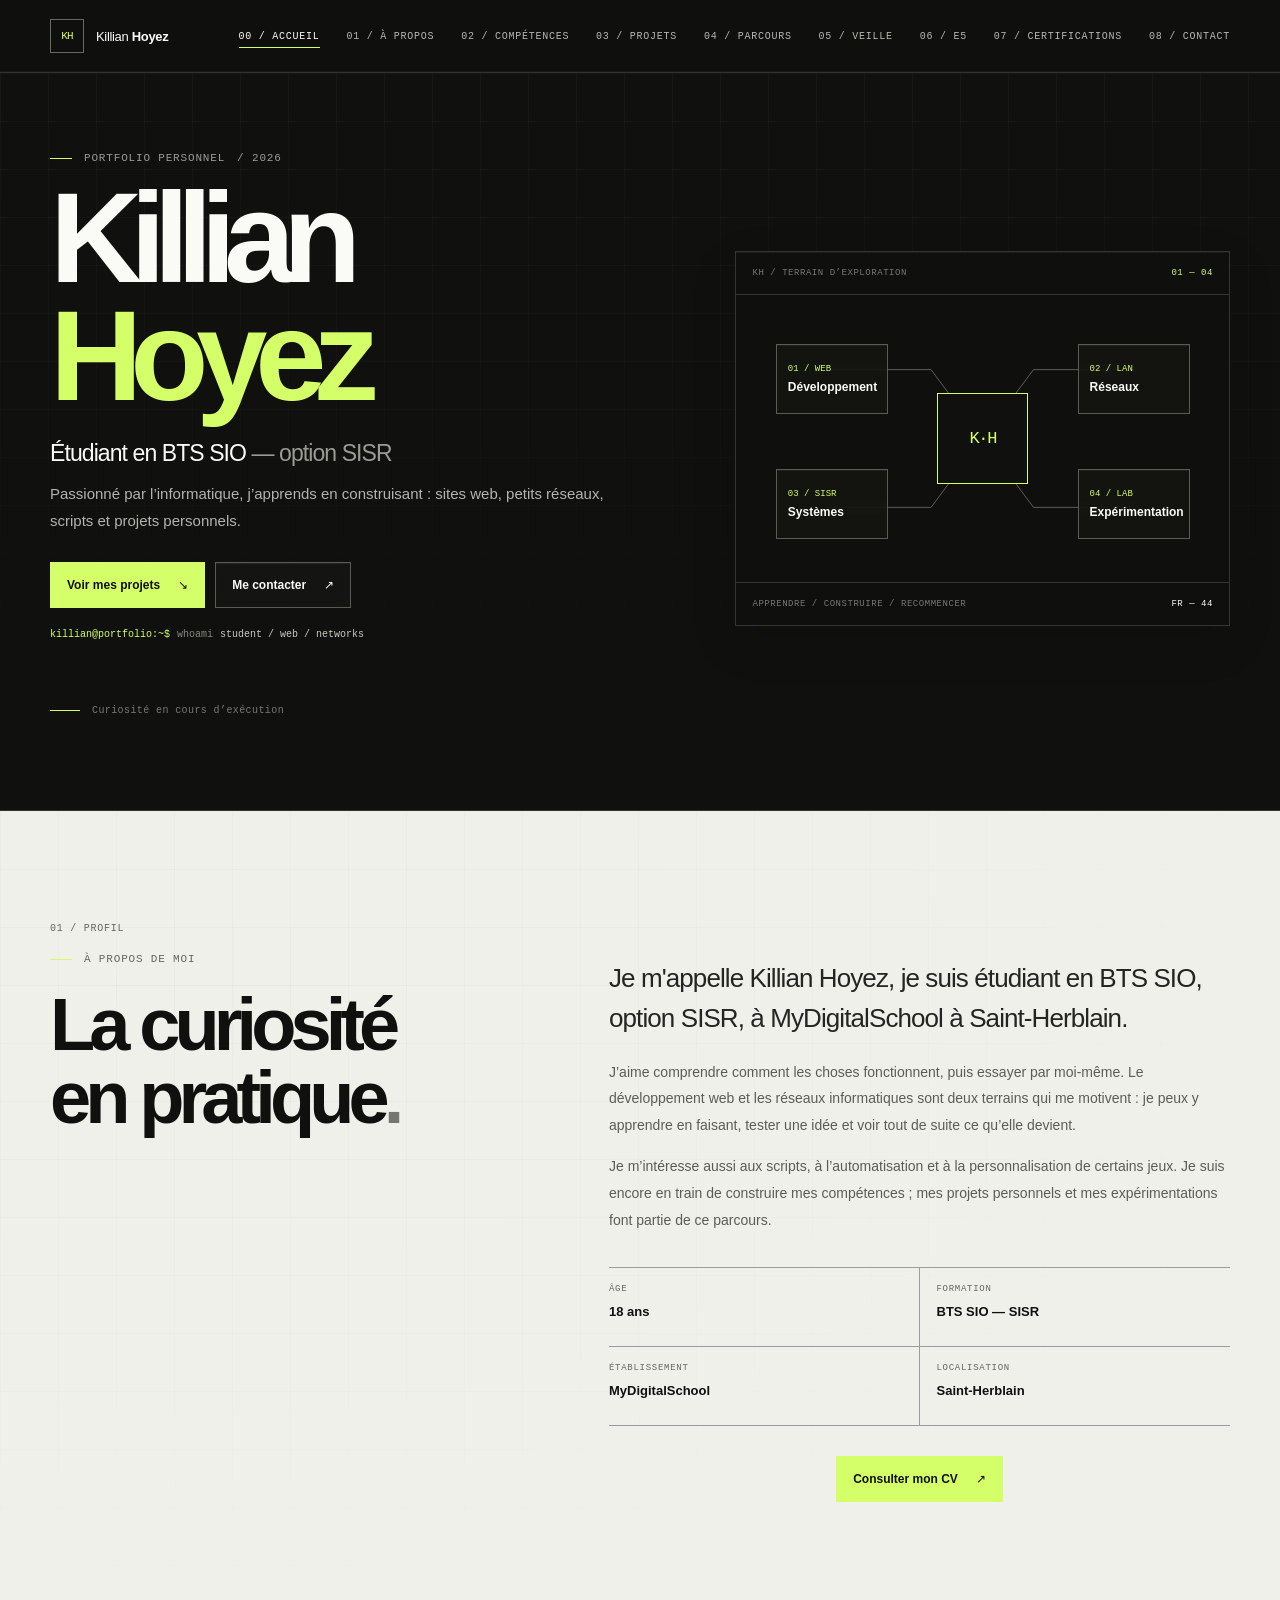
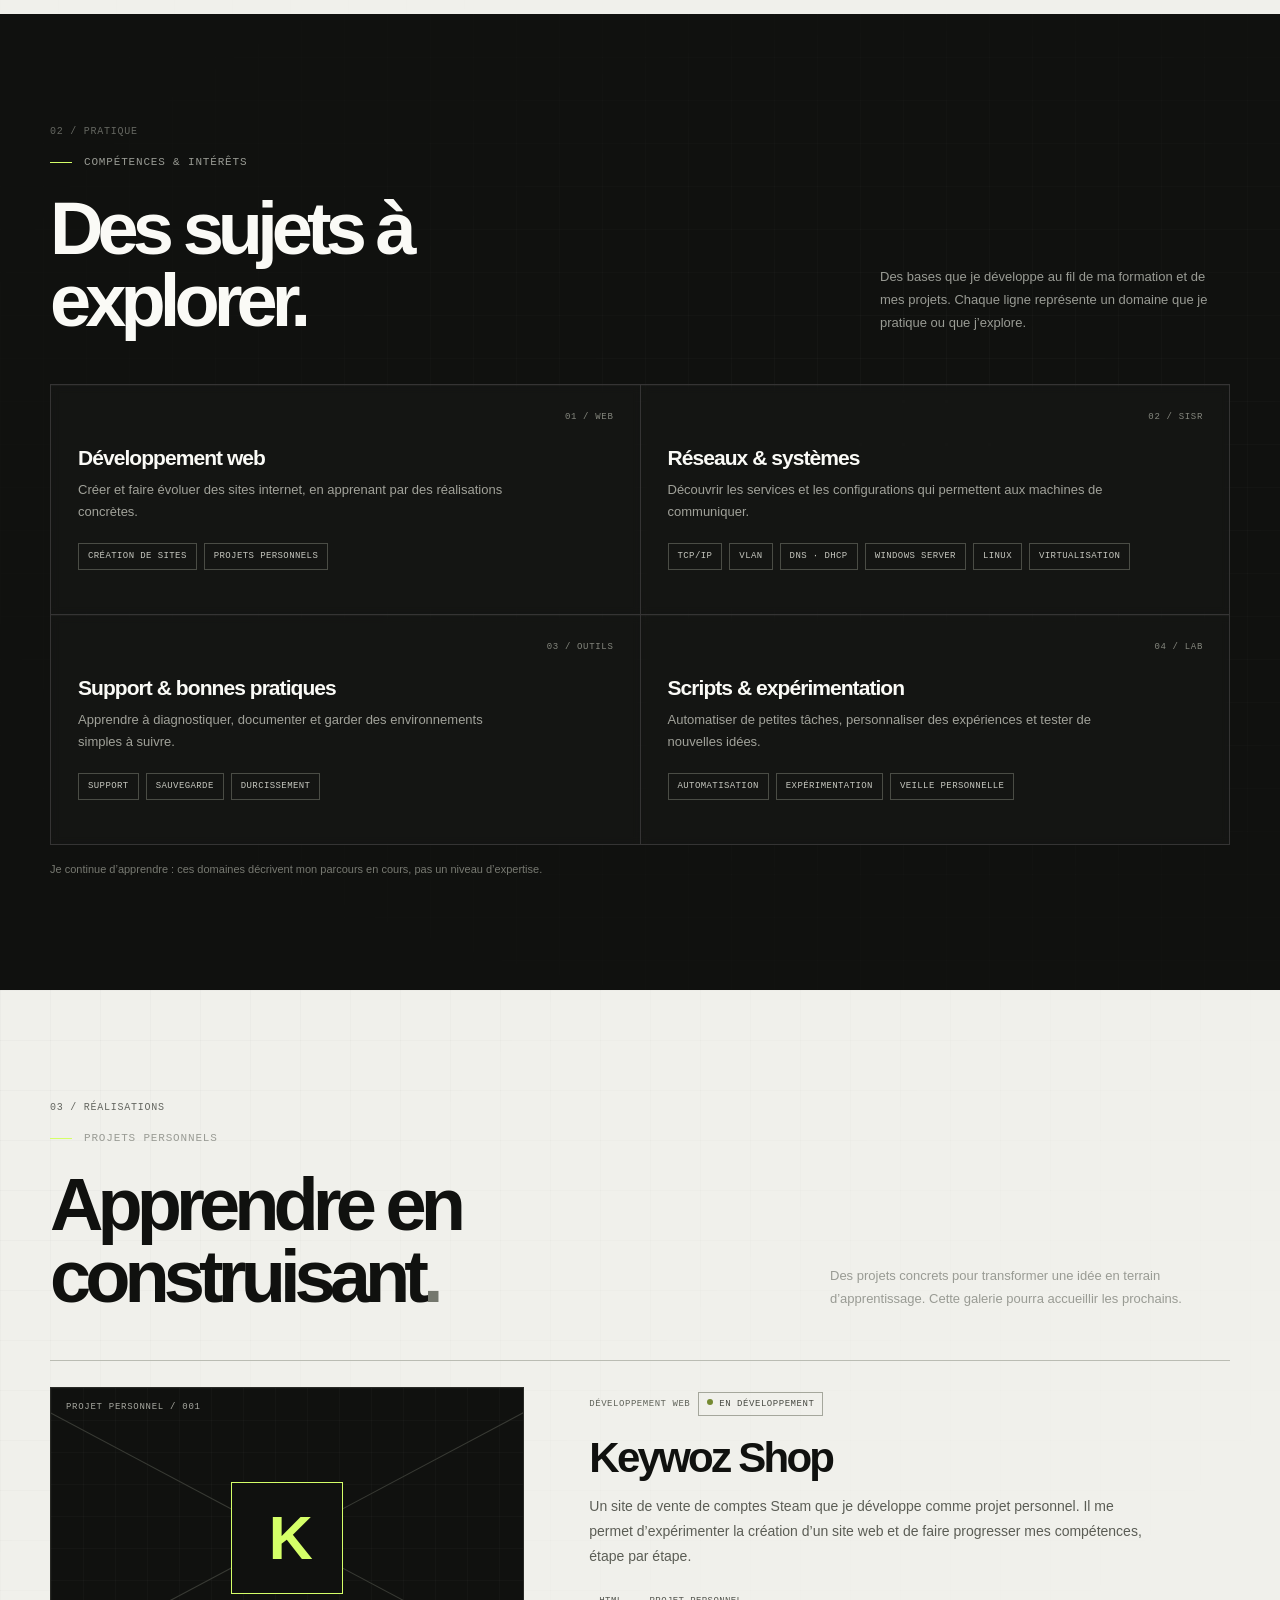
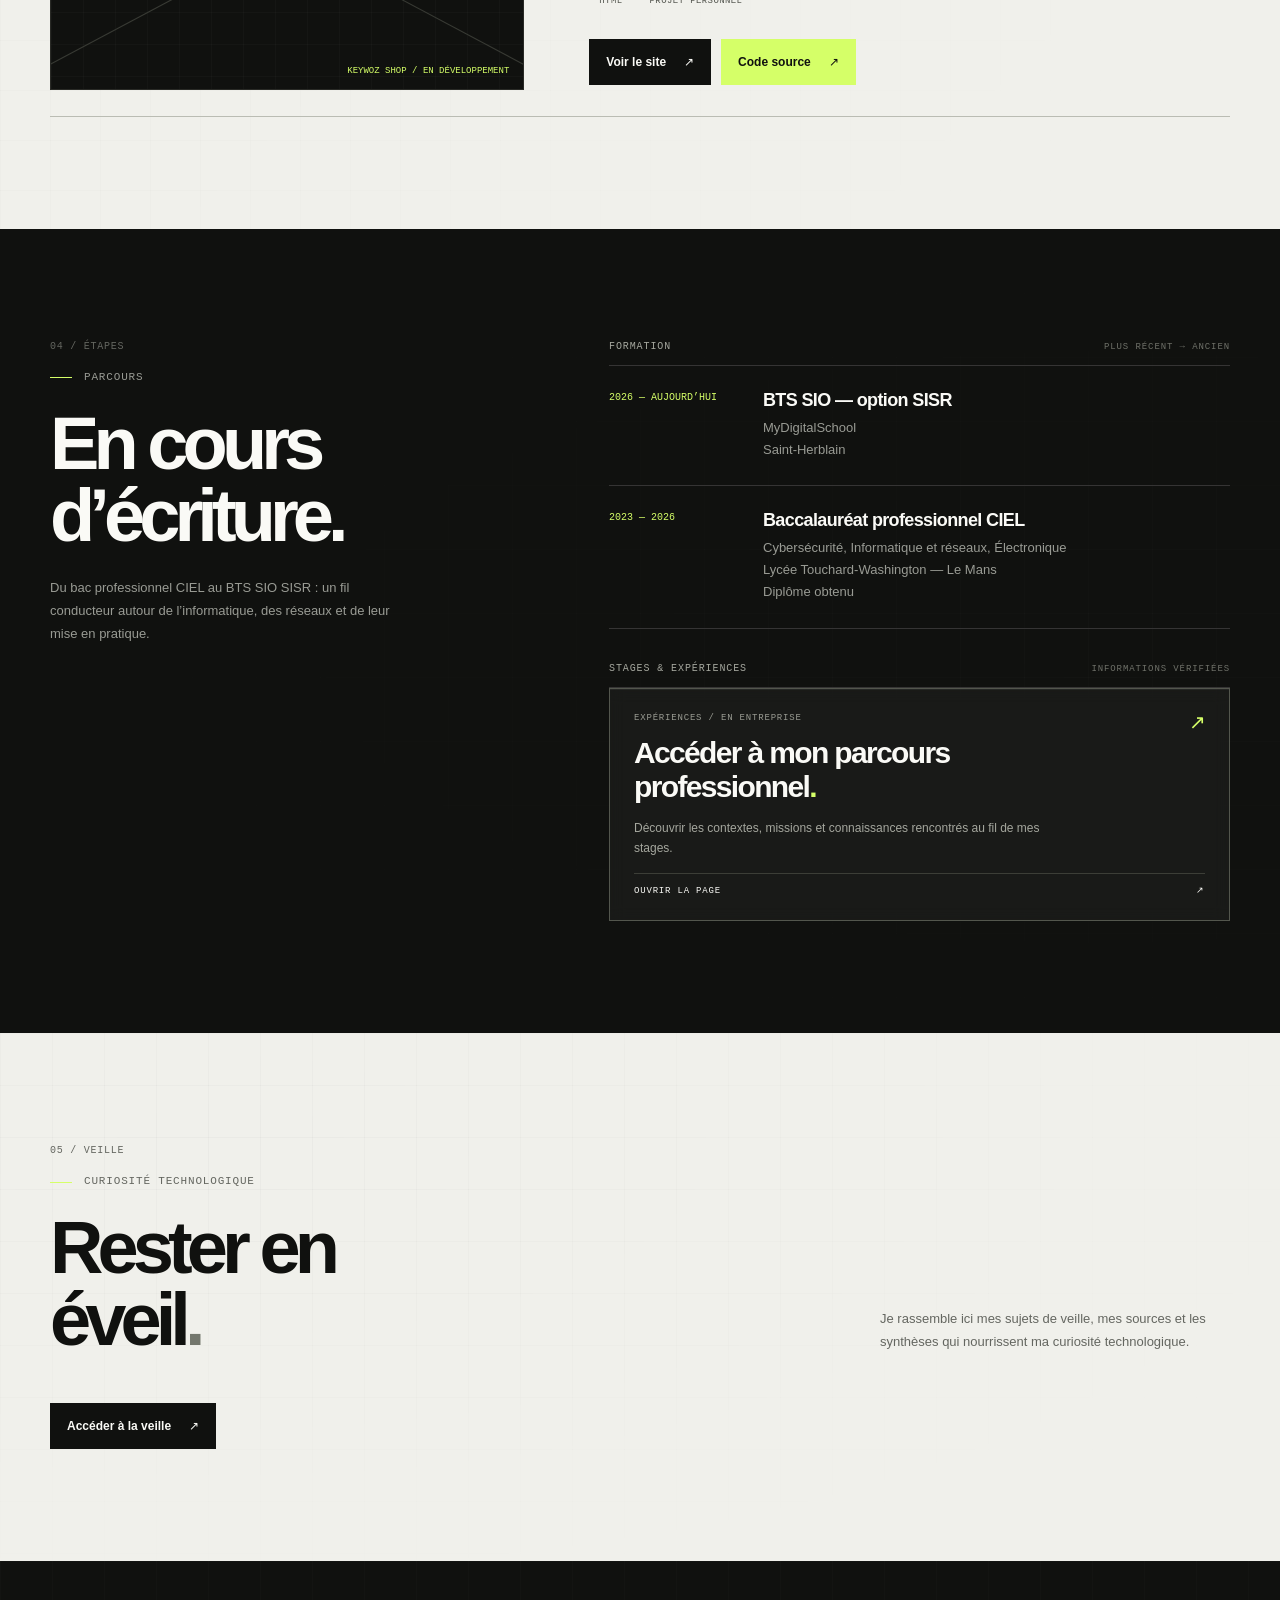
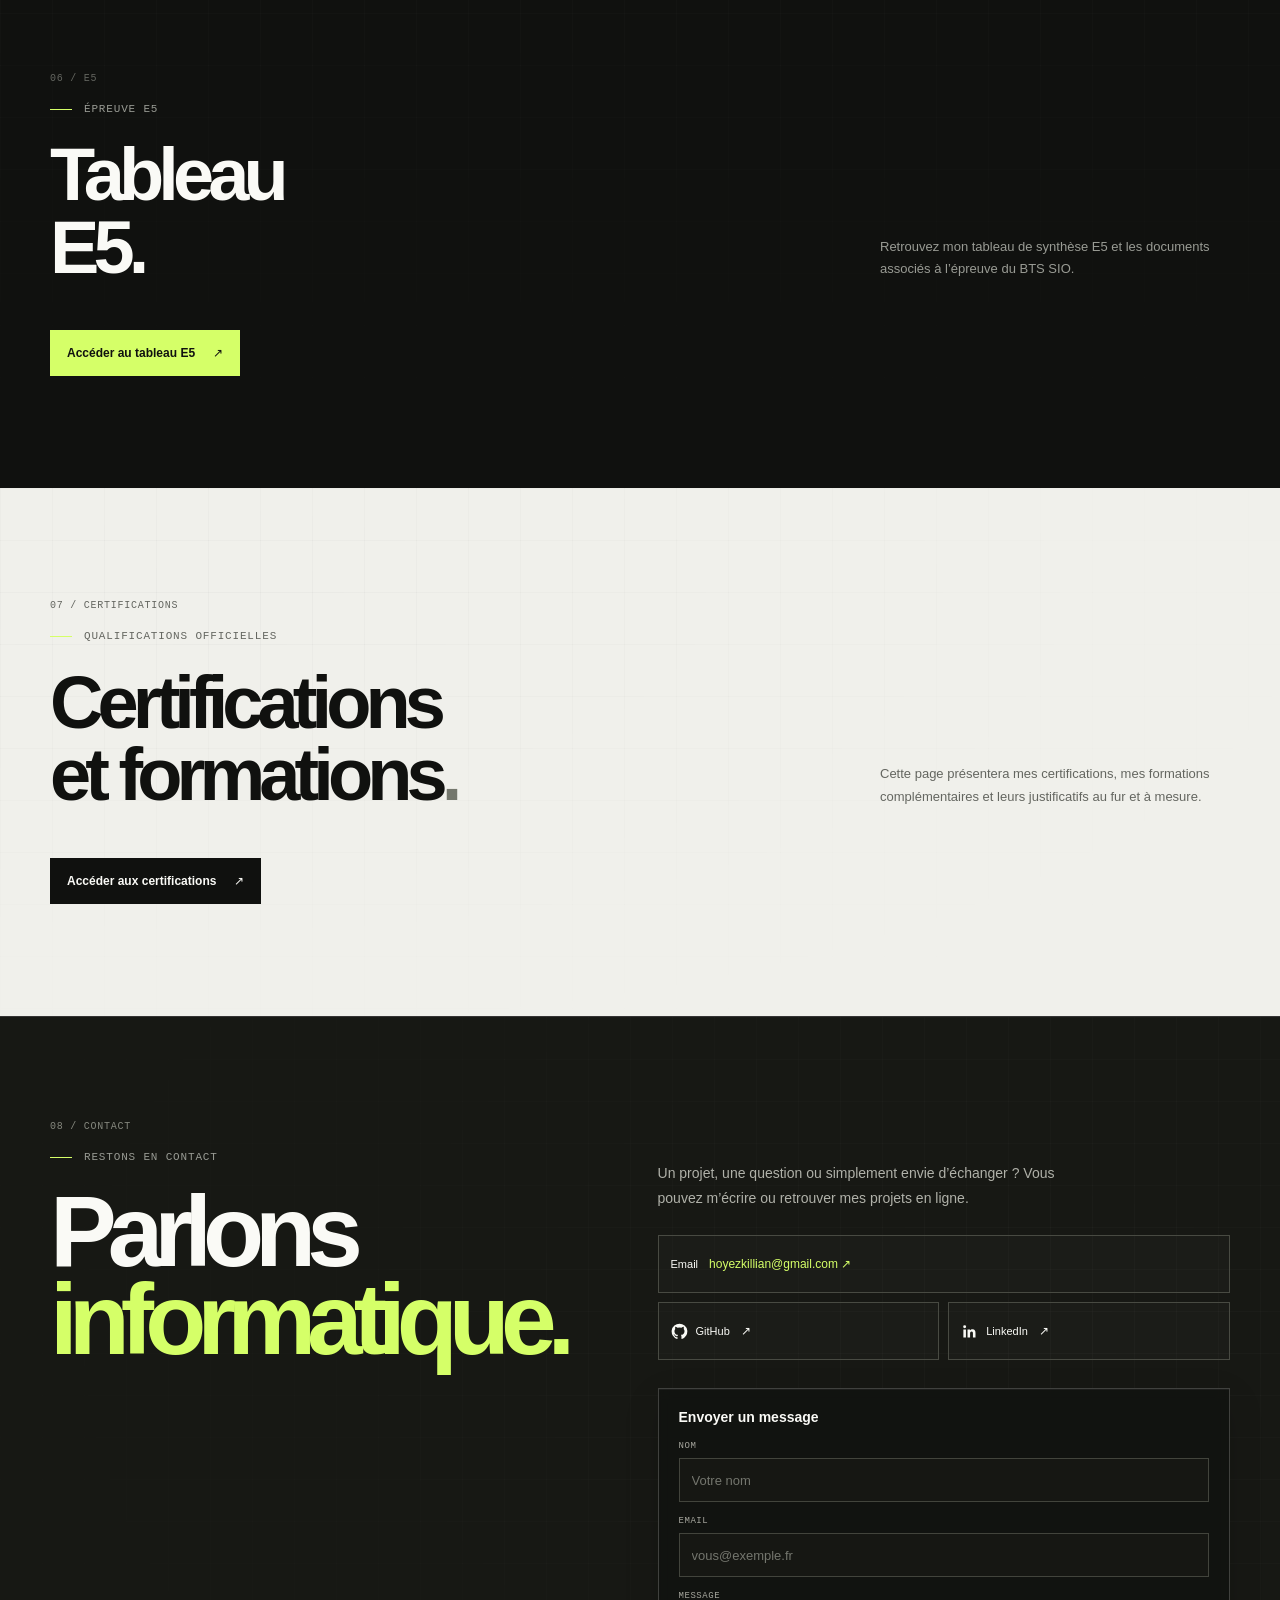
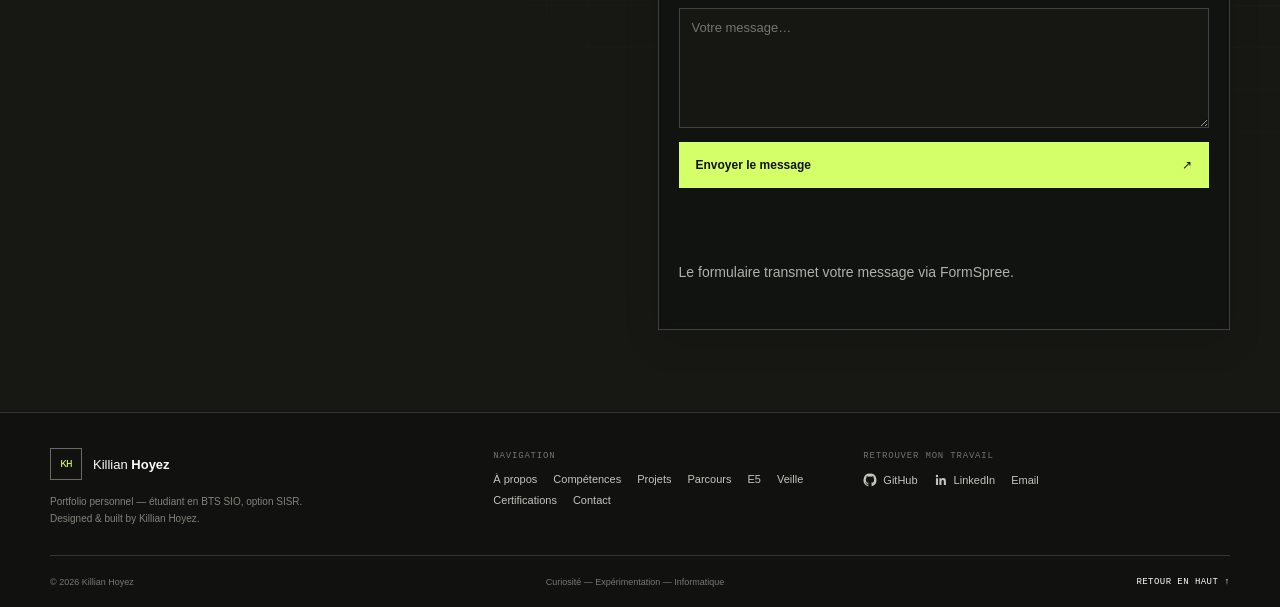
==== index.html @ 177f92be "refonte de plusieur chose et de probleme tech" ====
<!doctype html>
<html lang="fr">
  <head>
    <meta charset="utf-8">
    <meta name="viewport" content="width=device-width, initial-scale=1">
    <meta name="theme-color" content="#10110f">
    <meta name="description" content="Portfolio de Killian Hoyez, étudiant en BTS SIO option SISR à MyDigitalSchool Saint-Herblain. Développement web, réseaux et projets personnels.">
    <meta property="og:title" content="Killian Hoyez — Portfolio">
    <meta property="og:description" content="Étudiant en BTS SIO SISR. J'apprends en construisant des projets concrets.">
    <meta property="og:type" content="website">
    <meta property="og:locale" content="fr_FR">
    <link rel="icon" type="image/svg+xml" href="https://imgs.search.brave.com/HBXkOZFEcLMCjWeNFne8ZSruWmKytpFtZ07hPt8DIpE/rs:fit:860:0:0:0/g:ce/aHR0cHM6Ly9pLnBp/bmltZy5jb20vb3Jp/Z2luYWxzLzU1Lzgy/LzFhLzU1ODIxYTYy/YWY2NDJhYzE4MDdh/ODk4ODQ1OWQ3YzFl/LmpwZw">
    <title>Killian Hoyez — Portfolio</title>
    <link rel="stylesheet" href="index.css">
  </head>
  <body>
    <div class="intro-screen" id="intro-screen" aria-hidden="true">
      <div class="intro-content"><span class="intro-mark">KH</span><span class="intro-name">KILLIAN HOYEZ</span></div>
    </div>
    <div class="custom-cursor" id="custom-cursor" aria-hidden="true"></div>
    <a class="skip-link" href="#contenu">Aller au contenu</a>
    <header class="site-header">
      <div class="wrap header-inner">
        <a class="brand" href="#accueil" aria-label="Killian Hoyez, accueil">
          <span class="brand-mark" aria-hidden="true">KH</span>
          <span>Killian <strong>Hoyez</strong></span>
        </a>
        <button class="nav-toggle menu-toggle" type="button" aria-expanded="false" aria-controls="navigation" aria-label="Ouvrir le menu">
          <span class="sr-only">Ouvrir le menu</span><span></span><span></span>
        </button>
        <nav class="navigation" id="navigation" aria-label="Navigation principale">
          <a class="nav-link" href="#accueil">00 / Accueil</a>
          <a class="nav-link" href="#apropos">01 / À propos</a>
          <a class="nav-link" href="#competences">02 / Compétences</a>
          <a class="nav-link" href="#projets">03 / Projets</a>
          <a class="nav-link" href="#parcours">04 / Parcours</a>
          <a class="nav-link" href="#veille">05 / Veille</a>
          <a class="nav-link" href="#e5">06 / E5</a>
          <a class="nav-link" href="#certifications">07 / Certifications</a>
          <a class="nav-link" href="#contact">08 / Contact</a>
        </nav>
      </div>
    </header>

    <main id="contenu">
      <section class="hero tile-section tile-hero" id="accueil" aria-labelledby="hero-title" data-tile-field>
        <div class="wrap hero-inner">
          <div class="hero-copy" data-reveal="slide">
            <p class="eyebrow">Portfolio personnel <span class="mono">/ 2026</span></p>
            <h1 id="hero-title">Killian<span>Hoyez</span></h1>
            <p class="hero-role">Étudiant en BTS SIO <span>— option SISR</span></p>
            <p class="hero-lede">Passionné par l’informatique, j’apprends en construisant : sites web, petits réseaux, scripts et projets personnels.</p>
            <div class="hero-actions">
              <a class="button button-primary" href="#projets">Voir mes projets <span aria-hidden="true">↘</span></a>
              <a class="button button-quiet" href="#contact">Me contacter <span aria-hidden="true">↗</span></a>
            </div>
            <p class="terminal-note"><strong>killian@portfolio:~$</strong><span>whoami</span><span>student / web / networks</span></p>
            <p class="hero-foot">Curiosité en cours d’exécution</p>
          </div>
          <div class="hero-graphic" data-reveal="scale" role="img" aria-label="Schéma graphique reliant développement, réseaux, systèmes et expérimentation">
            <div class="graphic-top"><span>KH / TERRAIN D’EXPLORATION</span><b>01 — 04</b></div>
            <div class="graphic-core" aria-hidden="true">
              <svg viewBox="0 0 500 300" preserveAspectRatio="none">
                <path d="M94 78H198L250 150L302 78H406M94 222H198L250 150L302 222H406" />
              </svg>
              <div class="graphic-node node-a"><small>01 / WEB</small><strong>Développement</strong></div>
              <div class="graphic-node node-b"><small>02 / LAN</small><strong>Réseaux</strong></div>
              <div class="graphic-node node-c"><small>03 / SISR</small><strong>Systèmes</strong></div>
              <div class="graphic-node node-d"><small>04 / LAB</small><strong>Expérimentation</strong></div>
              <div class="graphic-center">K·H</div>
            </div>
            <div class="graphic-bottom"><span>APPRENDRE / CONSTRUIRE / RECOMMENCER</span><span>FR — 44</span></div>
          </div>
        </div>
      </section>

      <section class="section section-light tile-section tile-about" id="apropos" aria-labelledby="about-title" data-tile-field>
        <div class="wrap about-grid">
          <div data-reveal>
            <span class="section-number">01 / PROFIL</span>
            <p class="eyebrow">À propos de moi</p>
            <h2 id="about-title">La curiosité<br>en pratique<span>.</span></h2>
          </div>
          <div class="about-copy" data-reveal>
            <p class="about-lede">Je m'appelle Killian Hoyez, je suis étudiant en BTS SIO, option SISR, à MyDigitalSchool à Saint-Herblain.</p>
            <p>J’aime comprendre comment les choses fonctionnent, puis essayer par moi-même. Le développement web et les réseaux informatiques sont deux terrains qui me motivent : je peux y apprendre en faisant, tester une idée et voir tout de suite ce qu’elle devient.</p>
            <p>Je m’intéresse aussi aux scripts, à l’automatisation et à la personnalisation de certains jeux. Je suis encore en train de construire mes compétences ; mes projets personnels et mes expérimentations font partie de ce parcours.</p>
            <div class="about-facts">
              <div class="fact"><span>Âge</span><strong>18 ans</strong></div>
              <div class="fact"><span>Formation</span><strong>BTS SIO — SISR</strong></div>
              <div class="fact"><span>Établissement</span><strong>MyDigitalSchool</strong></div>
              <div class="fact"><span>Localisation</span><strong>Saint-Herblain</strong></div>
            </div>
            <div class="about-cv">
              <a class="button button-primary" href="assets/CV.pdf" target="_blank" rel="noopener noreferrer">Consulter mon CV <span aria-hidden="true">&#8599;</span></a>
            </div>
          </div>
        </div>
      </section>

      <section class="section section-dark tile-section tile-skills" id="competences" aria-labelledby="skills-title" data-tile-field>
        <div class="wrap">
          <div class="section-heading" data-reveal="slide">
            <div><span class="section-number">02 / PRATIQUE</span><p class="eyebrow">Compétences & intérêts</p><h2 id="skills-title">Des sujets à<br>explorer<span>.</span></h2></div>
            <p class="section-note">Des bases que je développe au fil de ma formation et de mes projets. Chaque ligne représente un domaine que je pratique ou que j’explore.</p>
          </div>
          <div class="skills-grid">
            <article class="skill-card" data-reveal>
              <span class="card-index">01 / WEB</span><h3>Développement web</h3>
              <p>Créer et faire évoluer des sites internet, en apprenant par des réalisations concrètes.</p>
              <div class="tag-list"><span class="tag">Création de sites</span><span class="tag">Projets personnels</span></div>
            </article>
            <article class="skill-card" data-reveal>
              <span class="card-index">02 / SISR</span><h3>Réseaux & systèmes</h3>
              <p>Découvrir les services et les configurations qui permettent aux machines de communiquer.</p>
              <div class="tag-list"><span class="tag">TCP/IP</span><span class="tag">VLAN</span><span class="tag">DNS · DHCP</span><span class="tag">Windows Server</span><span class="tag">Linux</span><span class="tag">Virtualisation</span></div>
            </article>
            <article class="skill-card" data-reveal>
              <span class="card-index">03 / OUTILS</span><h3>Support & bonnes pratiques</h3>
              <p>Apprendre à diagnostiquer, documenter et garder des environnements simples à suivre.</p>
              <div class="tag-list"><span class="tag">Support</span><span class="tag">Sauvegarde</span><span class="tag">Durcissement</span></div>
            </article>
            <article class="skill-card" data-reveal>
              <span class="card-index">04 / LAB</span><h3>Scripts & expérimentation</h3>
              <p>Automatiser de petites tâches, personnaliser des expériences et tester de nouvelles idées.</p>
              <div class="tag-list"><span class="tag">Automatisation</span><span class="tag">Expérimentation</span><span class="tag">Veille personnelle</span></div>
            </article>
          </div>
          <p class="skills-caption">Je continue d’apprendre : ces domaines décrivent mon parcours en cours, pas un niveau d’expertise.</p>
        </div>
      </section>

      <section class="section projects-section tile-section tile-projects" id="projets" aria-labelledby="projects-title" data-tile-field>
        <div class="wrap">
          <div class="section-heading" data-reveal="slide">
            <div><span class="section-number">03 / RÉALISATIONS</span><p class="eyebrow">Projets personnels</p><h2 id="projects-title">Apprendre en<br>construisant<span>.</span></h2></div>
            <p class="section-note">Des projets concrets pour transformer une idée en terrain d’apprentissage. Cette galerie pourra accueillir les prochains.</p>
          </div>
          <div class="project-list" id="project-grid">
            <!-- Contenu de secours ; la liste projects du script reste la source des cartes interactives. -->
            <article class="project-card" data-reveal>
              <a class="project-visual" href="https://keywoz-sys.github.io/keywoz-shop/" target="_blank" rel="noopener noreferrer" aria-label="Ouvrir le site Keywoz Shop">
                <span class="visual-label" aria-hidden="true">PROJET PERSONNEL / 001</span>
                <span class="project-monogram" aria-hidden="true">K</span>
                <span class="visual-corner" aria-hidden="true">KEYWOZ SHOP / EN COURS</span>
              </a>
              <div class="project-copy">
                <div class="project-meta"><span>D&eacute;veloppement web</span><span class="project-status">En d&eacute;veloppement</span></div>
                <h3>Keywoz Shop</h3>
                <p>Un site de vente de comptes Steam que je d&eacute;veloppe comme projet personnel. Il me permet d&rsquo;exp&eacute;rimenter la cr&eacute;ation d&rsquo;un site web et de faire progresser mes comp&eacute;tences, &eacute;tape par &eacute;tape.</p>
                <div class="project-tags"><span class="tag">HTML</span><span class="tag">Projet personnel</span></div>
                <div class="project-links">
                  <a class="button button-quiet" href="https://keywoz-sys.github.io/keywoz-shop/" target="_blank" rel="noopener noreferrer">Voir le site <span aria-hidden="true">&#8599;</span></a>
                  <a class="button button-primary" href="https://github.com/keywoz-sys/keywoz-shop" target="_blank" rel="noopener noreferrer">Code source <span aria-hidden="true">&#8599;</span></a>
                </div>
              </div>
            </article>
          </div>
        </div>
      </section>

      <section class="section section-dark tile-section tile-journey" id="parcours" aria-labelledby="journey-title" data-tile-field>
          <div class="wrap journey-grid">
          <div data-reveal>
            <span class="section-number">04 / ÉTAPES</span><p class="eyebrow">Parcours</p><h2 id="journey-title">En cours<br>d’écriture<span>.</span></h2>
            <p class="journey-intro">Du bac professionnel CIEL au BTS SIO SISR : un fil conducteur autour de l’informatique, des réseaux et de leur mise en pratique.</p>
          </div>
          <div class="timeline-stack">
            <div>
              <h3 class="timeline-group-title"><span>Formation</span><span>Plus récent → ancien</span></h3>
              <div class="timeline" id="education-list">
                <article class="timeline-item" data-reveal><span class="timeline-date">2026 — Aujourd’hui</span><div><h3>BTS SIO — option SISR</h3><p>MyDigitalSchool<br>Saint-Herblain</p></div></article>
                <article class="timeline-item" data-reveal><span class="timeline-date">2023/2024 — 2026</span><div><h3>Baccalauréat professionnel CIEL</h3><p>Cybersécurité, Informatique et réseaux, Électronique<br>Lycée Touchard-Washington — Le Mans<br>Diplôme obtenu en 2026</p></div></article>
              </div>
            </div>
            <div>
              <h3 class="timeline-group-title"><span>Stages & expériences</span><span>Informations vérifiées</span></h3>
              <div class="timeline" id="experience-list">
                <a class="experience-access" href="parcours-professionnel/parcours-professionnel.html" data-cursor="VIEW" aria-label="Accéder à la page de mon parcours professionnel">
                  <span class="access-kicker">EXPÉRIENCES / EN ENTREPRISE</span>
                  <span class="access-arrow" aria-hidden="true">&#8599;</span>
                  <strong>Accéder à mon parcours professionnel<span aria-hidden="true">.</span></strong>
                  <span class="access-copy">Découvrir les contextes, missions et connaissances rencontrés au fil de mes stages.</span>
                  <span class="access-footer">OUVRIR LA PAGE <span aria-hidden="true">&#8599;</span></span>
                </a>
              </div>
            </div>
          </div>
        </div>
      </section>

      <section class="section section-light tile-section resource-section" id="veille" aria-labelledby="veille-title" data-tile-field>
        <div class="wrap">
          <div class="section-heading" data-reveal="slide">
            <div><span class="section-number">05 / VEILLE</span><p class="eyebrow">Curiosité technologique</p><h2 id="veille-title">Rester en<br>éveil<span>.</span></h2></div>
            <p class="section-note">Je rassemble ici mes sujets de veille, mes sources et les synthèses qui nourrissent ma curiosité technologique.</p>
          </div>
          <div data-reveal><a class="button button-quiet" href="veille/veille.html">Accéder à la veille <span aria-hidden="true">&#8599;</span></a></div>
        </div>
      </section>

      <section class="section section-dark tile-section resource-section" id="e5" aria-labelledby="e5-title" data-tile-field>
        <div class="wrap">
          <div class="section-heading" data-reveal="slide">
            <div><span class="section-number">06 / E5</span><p class="eyebrow">Épreuve E5</p><h2 id="e5-title">Tableau<br>E5<span>.</span></h2></div>
            <p class="section-note">Retrouvez mon tableau de synthèse E5 et les documents associés à l’épreuve du BTS SIO.</p>
          </div>
          <div data-reveal><a class="button button-primary" href="e5/e5.html">Accéder au tableau E5 <span aria-hidden="true">&#8599;</span></a></div>
        </div>
      </section>

      <section class="section section-light tile-section resource-section" id="certifications" aria-labelledby="certifications-title" data-tile-field>
        <div class="wrap">
          <div class="section-heading" data-reveal="slide">
            <div><span class="section-number">07 / CERTIFICATIONS</span><p class="eyebrow">Qualifications officielles</p><h2 id="certifications-title">Certifications<br>et formations<span>.</span></h2></div>
            <p class="section-note">Cette page présentera mes certifications, mes formations complémentaires et leurs justificatifs au fur et à mesure.</p>
          </div>
          <div data-reveal><a class="button button-quiet" href="certifications/certifications.html">Accéder aux certifications <span aria-hidden="true">&#8599;</span></a></div>
        </div>
      </section>

      <section class="contact-section tile-section tile-contact" id="contact" aria-labelledby="contact-title" data-tile-field>
        <div class="wrap contact-grid">
          <div data-reveal><span class="section-number">08 / CONTACT</span><p class="eyebrow">Restons en contact</p><h2 id="contact-title">Parlons<br><span>informatique.</span></h2></div>
          <div class="contact-aside" data-reveal>
            <p>Un projet, une question ou simplement envie d’échanger ? Vous pouvez m’écrire ou retrouver mes projets en ligne.</p>
            <div class="contact-links">
              <a class="contact-link contact-email" href="mailto:hoyezkillian@gmail.com"><span>Email</span><span>hoyezkillian@gmail.com ↗</span></a>
              <a class="contact-link" href="https://github.com/hoyezkillian" target="_blank" rel="noopener noreferrer" aria-label="GitHub — keywoz-sys, nouvel onglet">
                <span><svg viewBox="0 0 24 24" aria-hidden="true"><path d="M12 .9a11.1 11.1 0 0 0-3.51 21.63c.55.1.76-.24.76-.53v-2.04c-3.1.67-3.76-1.32-3.76-1.32-.5-1.28-1.23-1.62-1.23-1.62-1.01-.69.08-.68.08-.68 1.11.08 1.7 1.14 1.7 1.14.99 1.7 2.59 1.2 3.22.92.1-.71.39-1.2.7-1.48-2.48-.28-5.09-1.24-5.09-5.53 0-1.22.44-2.22 1.15-3-.12-.28-.5-1.42.11-2.96 0 0 .94-.3 3.06 1.15a10.66 10.66 0 0 1 5.57 0c2.12-1.45 3.06-1.15 3.06-1.15.61 1.54.23 2.68.11 2.96.72.78 1.15 1.78 1.15 3 0 4.3-2.61 5.25-5.1 5.53.4.35.75 1.03.75 2.08V22c0 .29.2.63.76.52A11.1 11.1 0 0 0 12 .9Z"/></svg>GitHub</span><span>↗</span>
              </a>
              <a class="contact-link" href="https://www.linkedin.com/in/killian-hoyez" target="_blank" rel="noopener noreferrer" aria-label="LinkedIn de Killian Hoyez, nouvel onglet">
                <span><svg viewBox="0 0 24 24" aria-hidden="true"><path d="M5.16 3.18a2.08 2.08 0 1 1-.02 4.16 2.08 2.08 0 0 1 .02-4.16ZM3.36 9h3.6v11.62h-3.6V9Zm5.84 0h3.45v1.59h.05c.48-.9 1.66-1.84 3.42-1.84 3.66 0 4.34 2.4 4.34 5.53v6.34h-3.6v-5.62c0-1.34-.02-3.06-1.87-3.06-1.87 0-2.16 1.46-2.16 2.96v5.72H9.2V9Z"/></svg>LinkedIn</span><span>↗</span>
              </a>
            </div>
            <form class="contact-form" id="contact-form" action="https://formspree.io/f/myezopgo" method="POST">
              <h3 class="form-heading">Envoyer un message</h3>
              <input type="hidden" name="_subject" value="Nouveau message depuis le portfolio de Killian Hoyez">
              <input type="hidden" name="_template" value="table">
              <div class="honeypot" aria-hidden="true"><label for="website">Laisser ce champ vide</label><input id="website" name="_honey" type="text" tabindex="-1" autocomplete="off"></div>
              <div class="form-field"><label for="contact-name">Nom</label><input id="contact-name" name="name" type="text" autocomplete="name" maxlength="100" placeholder="Votre nom" required></div>
              <div class="form-field"><label for="contact-email">Email</label><input id="contact-email" name="email" type="email" autocomplete="email" maxlength="254" placeholder="vous@exemple.fr" required></div>
              <div class="form-field"><label for="contact-message">Message</label><textarea id="contact-message" name="message" maxlength="5000" placeholder="Votre message…" required></textarea></div>
              <button class="button button-primary form-submit" type="submit"><span>Envoyer le message</span><span aria-hidden="true">↗</span></button>
              <p class="form-status" id="form-status" role="status" aria-live="polite" aria-atomic="true"></p>
              <p class="form-note">Le formulaire transmet votre message via FormSpree.</p>
            </form>
          </div>
        </div>
      </section>
    </main>

    <footer class="site-footer">
      <div class="wrap footer-grid">
        <div>
          <a class="footer-brand" href="#accueil"><span class="brand-mark" aria-hidden="true">KH</span><span>Killian <strong>Hoyez</strong></span></a>
          <p class="footer-credit">Portfolio personnel — étudiant en BTS SIO, option SISR.<br>Designed & built by Killian Hoyez.</p>
        </div>
        <div><p class="footer-label">Navigation</p><nav class="footer-nav" aria-label="Navigation de pied de page"><a href="#apropos">À propos</a><a href="#competences">Compétences</a><a href="#projets">Projets</a><a href="#parcours">Parcours</a><a href="e5/e5.html">E5</a><a href="veille/veille.html">Veille</a><a href="certifications/certifications.html">Certifications</a><a href="#contact">Contact</a></nav></div>
        <div><p class="footer-label">Retrouver mon travail</p><div class="footer-socials">
          <a href="https://github.com/hoyezkillian" target="_blank" rel="noopener noreferrer"><svg viewBox="0 0 24 24" aria-hidden="true"><path d="M12 .9a11.1 11.1 0 0 0-3.51 21.63c.55.1.76-.24.76-.53v-2.04c-3.1.67-3.76-1.32-3.76-1.32-.5-1.28-1.23-1.62-1.23-1.62-1.01-.69.08-.68.08-.68 1.11.08 1.7 1.14 1.7 1.14.99 1.7 2.59 1.2 3.22.92.1-.71.39-1.2.7-1.48-2.48-.28-5.09-1.24-5.09-5.53 0-1.22.44-2.22 1.15-3-.12-.28-.5-1.42.11-2.96 0 0 .94-.3 3.06 1.15a10.66 10.66 0 0 1 5.57 0c2.12-1.45 3.06-1.15 3.06-1.15.61 1.54.23 2.68.11 2.96.72.78 1.15 1.78 1.15 3 0 4.3-2.61 5.25-5.1 5.53.4.35.75 1.03.75 2.08V22c0 .29.2.63.76.52A11.1 11.1 0 0 0 12 .9Z"/></svg>GitHub</a>
          <a href="https://www.linkedin.com/in/killian-hoyez" target="_blank" rel="noopener noreferrer"><svg viewBox="0 0 24 24" aria-hidden="true"><path d="M5.16 3.18a2.08 2.08 0 1 1-.02 4.16 2.08 2.08 0 0 1 .02-4.16ZM3.36 9h3.6v11.62h-3.6V9Zm5.84 0h3.45v1.59h.05c.48-.9 1.66-1.84 3.42-1.84 3.66 0 4.34 2.4 4.34 5.53v6.34h-3.6v-5.62c0-1.34-.02-3.06-1.87-3.06-1.87 0-2.16 1.46-2.16 2.96v5.72H9.2V9Z"/></svg>LinkedIn</a>
          <a href="mailto:hoyezkillian@gmail.com">Email</a>
        </div></div>
      </div>
      <div class="wrap footer-bottom"><span>© <span id="year">2026</span> Killian Hoyez</span><span>Curiosité — Expérimentation — Informatique</span><button class="footer-top" type="button" id="footer-top">Retour en haut ↑</button></div>
    </footer>
    <button class="back-top" id="back-top" type="button" aria-label="Remonter en haut de la page" hidden>↑</button>

    <script src="index.js"></script>
  </body>
</html>
---- index.css ----
:root {
        color-scheme: dark;
        --ink: #10110f;
        --paper: #f0f0eb;
        --white: #fafaf6;
        --muted: #999b94;
        --muted-dark: #646660;
        --line: #353434;
        --line-light: #9c9c9c;
        --accent: #d5ff68;
        --mono: "SFMono-Regular", Consolas, "Liberation Mono", monospace;
        --sans: Inter, "Helvetica Neue", Helvetica, Arial, sans-serif;
        --page: 1180px;
        font-family: var(--sans);
        font-synthesis: none;
        text-rendering: optimizeLegibility;
        scroll-behavior: smooth;
        scroll-padding-top: 84px;
      }

      *, *::before, *::after { box-sizing: border-box; }
      body { margin: 0; background: var(--ink); color: var(--white); }
      a { color: inherit; text-decoration: none; }
      button { font: inherit; }
      .sr-only { position: absolute; width: 1px; height: 1px; overflow: hidden; white-space: nowrap; clip-path: inset(50%); }
      ::selection { color: var(--ink); background: var(--accent); }
      .skip-link { position: fixed; z-index: 30; top: 12px; left: 12px; padding: 12px 16px; transform: translateY(-160%); background: var(--accent); color: var(--ink); }
      .skip-link:focus { transform: translateY(0); }
      .wrap { width: min(calc(100% - 64px), var(--page)); margin-inline: auto; }
      .mono, .eyebrow, .section-number, .meta-label, .card-index, .tag, .nav-link, .availability { font-family: var(--mono); text-transform: uppercase; letter-spacing: .075em; }
      .eyebrow { display: flex; align-items: center; gap: 12px; margin: 0 0 22px; color: var(--muted); font-size: 11px; line-height: 1.4; }
      .eyebrow::before { width: 22px; height: 1px; background: var(--accent); content: ""; }
      .site-header { position: sticky; z-index: 20; top: 0; border-bottom: 1px solid rgb(250 250 246 / 14%); background: rgb(16 17 15 / 86%); backdrop-filter: blur(14px) saturate(112%); box-shadow: inset 0 -1px rgb(255 255 255 / 3%); }
      .header-inner { display: flex; min-height: 72px; align-items: center; justify-content: space-between; gap: 24px; }
      .brand { display: inline-flex; align-items: center; gap: 12px; font-size: 13px; letter-spacing: -.025em; }
      .brand-mark { display: grid; width: 34px; height: 34px; place-items: center; border: 1px solid #696b63; color: var(--accent); font: 11px var(--mono); letter-spacing: -.08em; }
      .brand strong { font-weight: 720; }
      .navigation { display: flex; align-items: center; gap: clamp(14px, 2.1vw, 30px); }
      .nav-link { position: relative; padding-block: 8px; color: #b7b8b1; font-size: 10px; transition: color .18s ease; }
      .nav-link:hover, .nav-link:focus-visible, .nav-link[aria-current="location"] { color: var(--white); }
      .nav-link::after { position: absolute; right: 0; bottom: 2px; left: 0; height: 1px; transform: scaleX(0); transform-origin: left; background: var(--accent); content: ""; transition: transform .18s ease; }
      .nav-link:hover::after, .nav-link:focus-visible::after, .nav-link[aria-current="location"]::after { transform: scaleX(1); }
      .nav-toggle { display: none; }

      .hero { position: relative; overflow: hidden; border-bottom: 1px solid var(--line); }
      .hero::before { position: absolute; inset: 0; background-image: linear-gradient(rgb(255 255 255 / 3%) 1px, transparent 1px), linear-gradient(90deg, rgb(255 255 255 / 3%) 1px, transparent 1px); background-size: 48px 48px; content: ""; pointer-events: none; mask-image: linear-gradient(to bottom, #000, transparent 92%); }
      .hero-inner { position: relative; display: grid; min-height: min(710px, calc(100svh - 72px)); grid-template-columns: 1.12fr .88fr; align-items: center; gap: 56px; padding-block: 78px 84px; }
      .hero-copy { position: relative; z-index: 1; }
      .hero h1 { max-width: 740px; margin: 0; font-size: clamp(70px, 10vw, 138px); font-weight: 680; letter-spacing: -.095em; line-height: .78; }
      .hero h1 span { display: block; margin-top: .14em; color: var(--accent); }
      .hero-role { margin: 34px 0 13px; color: var(--white); font-size: clamp(17px, 2vw, 23px); font-weight: 520; letter-spacing: -.04em; }
      .hero-role span { color: var(--muted); }
      .hero-lede { max-width: 555px; margin: 0; color: #b3b4ad; font-size: 15px; line-height: 1.8; }
      .hero-actions { display: flex; flex-wrap: wrap; gap: 10px; margin-top: 28px; }
      .button { display: inline-flex; min-height: 46px; align-items: center; justify-content: center; gap: 18px; padding: 0 16px; border: 1px solid #5a5b55; font-size: 12px; font-weight: 640; transition: color .18s ease, background .18s ease, border-color .18s ease, transform .18s ease; }
      .button:hover { transform: translateY(-2px); border-color: var(--accent); }
      .button-primary { border-color: transparent; background: var(--accent); color: var(--ink); }
      .button-primary:hover { background: #e4ff9c; }
      .button-quiet { color: var(--white); }
      .button-quiet:hover { color: var(--accent); }
      .hero-foot { display: flex; align-items: center; gap: 12px; margin-top: 52px; color: #777971; font: 10px var(--mono); letter-spacing: .04em; }
      .hero-foot::before { width: 30px; height: 1px; background: var(--accent); content: ""; }
      .hero-graphic { position: relative; min-height: 375px; border: 1px solid var(--line); background: rgb(16 17 15 / 68%); backdrop-filter: blur(4px) saturate(108%); box-shadow: inset 0 1px rgb(255 255 255 / 5%), 0 16px 44px rgb(0 0 0 / 12%); }
      .graphic-top, .graphic-bottom { display: flex; min-height: 43px; align-items: center; justify-content: space-between; padding: 0 16px; color: #777971; font: 9px var(--mono); letter-spacing: .06em; }
      .graphic-top { border-bottom: 1px solid var(--line); }
      .graphic-bottom { position: absolute; right: 0; bottom: 0; left: 0; border-top: 1px solid var(--line); }
      .graphic-top b { color: var(--accent); font-weight: 400; }
      .graphic-core { position: absolute; inset: 43px 0; display: grid; place-items: center; overflow: hidden; }
      .graphic-core svg { position: absolute; width: 100%; height: 100%; }
      .graphic-core path, .graphic-core line { fill: none; stroke: #5e6058; stroke-width: 1; }
      .graphic-core .active-line { stroke: var(--accent); stroke-dasharray: 4 5; }
      .graphic-node { position: absolute; display: grid; width: 112px; min-height: 70px; align-content: center; justify-items: start; gap: 6px; padding: 11px; border: 1px solid #5a5c54; background: rgb(21 22 18 / 82%); backdrop-filter: blur(5px); box-shadow: inset 0 1px rgb(255 255 255 / 5%); }
      .graphic-node small { color: var(--accent); font: 9px var(--mono); }
      .graphic-node strong { font-size: 12px; font-weight: 560; }
      .graphic-node.node-a { top: 17%; left: 8%; }
      .graphic-node.node-b { top: 17%; right: 8%; }
      .graphic-node.node-c { bottom: 15%; left: 8%; }
      .graphic-node.node-d { right: 8%; bottom: 15%; }
      .graphic-center { position: relative; z-index: 1; display: grid; width: 91px; height: 91px; place-items: center; border: 1px solid var(--accent); background: var(--ink); color: var(--accent); font: 17px var(--mono); letter-spacing: -.08em; }
      .graphic-bottom span:last-child { color: var(--white); }

      .section { padding-block: 112px; }
      .section-light { background: var(--paper); color: var(--ink); }
      .section-dark { background: var(--ink); color: var(--white); }
      .section-number { display: block; margin-bottom: 18px; color: var(--muted-dark); font-size: 10px; }
      .section-light .eyebrow { color: var(--muted-dark); }
      .section h2 { margin: 0; font-size: clamp(43px, 6vw, 74px); font-weight: 620; letter-spacing: -.08em; line-height: .98; }
      .section-light h2 span { color: #74776d; }
      .section-heading { display: flex; align-items: end; justify-content: space-between; gap: 36px; margin-bottom: 46px; }
      .section-note { max-width: 350px; margin: 0 0 3px; color: var(--muted); font-size: 13px; line-height: 1.75; }
      .section-light .section-note { color: var(--muted-dark); }

      .about-grid { display: grid; grid-template-columns: .85fr 1.15fr; gap: 100px; }
      .about-copy { padding-top: 35px; }
      .about-lede { max-width: 670px; margin: 0 0 20px; color: #242520; font-size: clamp(19px, 2.2vw, 26px); line-height: 1.55; letter-spacing: -.035em; }
      .about-copy > p:not(.about-lede) { max-width: 620px; margin: 0 0 15px; color: #5b5d55; font-size: 14px; line-height: 1.9; }
      .about-facts { display: grid; grid-template-columns: 1fr 1fr; margin-top: 34px; border-top: 1px solid var(--line-light); }
      .fact { min-height: 79px; padding: 16px 12px 14px 0; border-bottom: 1px solid var(--line-light); }
      .fact:nth-child(odd) { border-right: 1px solid var(--line-light); }
      .fact:nth-child(even) { padding-left: 17px; }
      .fact span { display: block; margin-bottom: 8px; color: var(--muted-dark); font: 9px var(--mono); letter-spacing: .08em; text-transform: uppercase; }
      .fact strong { font-size: 13px; font-weight: 620; }
      .about-cv { display: flex; justify-content: center; margin-top: 30px; }

      .skills-grid { display: grid; grid-template-columns: repeat(2, 1fr); border-top: 1px solid var(--line); border-left: 1px solid var(--line); }
      .skill-card { position: relative; min-height: 230px; padding: 25px 27px 24px; border-right: 1px solid var(--line); border-bottom: 1px solid var(--line); background: rgb(250 250 246 / 2%); backdrop-filter: blur(4px) saturate(108%); box-shadow: inset 0 1px rgb(255 255 255 / 3%); transition: background .2s ease; }
      .skill-card:hover { background: rgb(250 250 246 / 4%); }
      .card-index { position: absolute; top: 27px; right: 26px; color: #85877e; font-size: 9px; }
      .skill-card h3 { margin: 36px 0 9px; font-size: 21px; font-weight: 560; letter-spacing: -.045em; }
      .skill-card p { max-width: 440px; margin: 0 0 20px; color: #a1a29a; font-size: 13px; line-height: 1.7; }
      .tag-list { display: flex; flex-wrap: wrap; gap: 7px; }
      .tag { display: inline-flex; min-height: 27px; align-items: center; padding: 0 9px; border: 1px solid #4a4c45; color: #c6c7bf; font-size: 9px; letter-spacing: .045em; }
      .skills-caption { margin: 16px 0 0; color: #777971; font-size: 11px; line-height: 1.6; }

      .projects-section { background: var(--paper); color: var(--ink); }
      .projects-section h2 span { color: #74776d; }
      .project-list { border-top: 1px solid #babcB3; }
      .project-card { display: grid; grid-template-columns: .85fr 1.15fr; gap: clamp(25px, 5vw, 76px); padding-block: 26px; border-bottom: 1px solid #babcB3; }
      .project-visual { position: relative; display: flex; min-height: 255px; align-items: center; justify-content: center; overflow: hidden; border: 1px solid #292a26; background: var(--ink); color: var(--white); }
      .project-visual::before, .project-visual::after { position: absolute; width: 160%; height: 1px; background: #383a34; content: ""; transform: rotate(-28deg); }
      .project-visual::after { transform: rotate(28deg); }
      .project-visual .visual-label { position: absolute; z-index: 1; top: 14px; left: 15px; color: #a6a79f; font: 9px var(--mono); letter-spacing: .08em; }
      .project-monogram { position: relative; z-index: 1; display: grid; width: 112px; height: 112px; place-items: center; border: 1px solid var(--accent); background: var(--ink); color: var(--accent); font-size: 61px; font-weight: 620; letter-spacing: -.12em; }
      .project-visual .visual-corner { position: absolute; z-index: 1; right: 14px; bottom: 13px; color: var(--accent); font: 9px var(--mono); }
      .project-copy { display: flex; flex-direction: column; justify-content: center; align-items: flex-start; padding-block: 5px; }
      .project-meta { display: flex; flex-wrap: wrap; align-items: center; gap: 8px; margin-bottom: 18px; color: #5f6259; font: 9px var(--mono); letter-spacing: .06em; text-transform: uppercase; }
      .project-status { padding: 6px 8px; border: 1px solid #b4b7aa; color: #484a43; }
      .project-status::before { display: inline-block; width: 6px; height: 6px; margin-right: 6px; border-radius: 50%; background: #758a32; content: ""; vertical-align: 1px; }
      .project-copy h3 { margin: 0 0 12px; font-size: clamp(28px, 3.6vw, 42px); font-weight: 590; letter-spacing: -.065em; }
      .project-copy p { max-width: 570px; margin: 0 0 18px; color: #5b5d55; font-size: 14px; line-height: 1.8; }
      .project-tags { display: flex; flex-wrap: wrap; gap: 7px; margin-bottom: 25px; }
      .project-tags .tag { border-color: transparent; color: #52544d; }
      .project-links { display: flex; flex-wrap: wrap; gap: 10px; }
      .project-links .button { border-color: transparent; color: var(--ink); }
      .project-links .button:hover { border-color: #272823; background: #272823; color: var(--white); }
      .project-links .button-primary { border-color: transparent; background: var(--accent); color: var(--ink); }
      .project-links .button-primary:hover { border-color: transparent; background: #e4ff9c; color: var(--ink); }

      .journey-grid { display: grid; grid-template-columns: .85fr 1.15fr; gap: 100px; }
      .journey-intro { max-width: 340px; margin-top: 23px; color: var(--muted); font-size: 13px; line-height: 1.8; }
      .timeline { border-top: 1px solid var(--line); }
      .timeline-item { display: grid; grid-template-columns: 130px 1fr; gap: 24px; padding: 24px 0; border-bottom: 1px solid var(--line); }
      .timeline-date { color: var(--accent); font: 10px var(--mono); line-height: 1.6; text-transform: uppercase; }
      .timeline-item h3 { margin: 0 0 6px; font-size: 18px; font-weight: 560; letter-spacing: -.035em; }
      .timeline-item p { margin: 0; color: var(--muted); font-size: 13px; line-height: 1.7; }

      .contact-section { padding-block: 104px 75px; border-top: 1px solid var(--line); background: #171814; }
      .contact-grid { display: grid; grid-template-columns: 1.1fr .9fr; align-items: end; gap: 80px; }
      .contact-section h2 { max-width: 650px; margin: 0; font-size: clamp(50px, 8vw, 100px); font-weight: 620; letter-spacing: -.09em; line-height: .88; }
      .contact-section h2 span { color: var(--accent); }
      .contact-aside { padding-bottom: 7px; }
      .contact-aside p { max-width: 350px; margin: 0 0 24px; color: #b0b1a9; font-size: 14px; line-height: 1.8; }
      .contact-link { display: flex; align-items: center; justify-content: space-between; gap: 20px; padding: 15px 0; border-top: 1px solid #484a42; font-size: 14px; transition: color .18s ease; }
      .contact-link:last-child { border-bottom: 1px solid #484a42; }
      .contact-link:hover { color: var(--accent); }
      .contact-link span:first-child { color: #777971; font: 9px var(--mono); letter-spacing: .07em; text-transform: uppercase; }
      .site-footer { border-top: 1px solid var(--line); background: #171814; }
      .footer-inner { display: flex; min-height: 67px; align-items: center; justify-content: space-between; gap: 20px; color: #82847b; font-size: 10px; }
      .footer-top { color: var(--white); font: 9px var(--mono); letter-spacing: .05em; text-transform: uppercase; }
      :focus-visible { outline: 2px solid var(--accent); outline-offset: 4px; }

      @media (max-width: 960px) {
        .hero-inner { min-height: 0; grid-template-columns: 1fr; gap: 47px; padding-block: 82px; }
        .hero h1 { font-size: clamp(76px, 14vw, 126px); }
        .hero-graphic { width: min(100%, 560px); min-height: 340px; justify-self: end; }
        .about-grid, .journey-grid { gap: 55px; }
      }
      @media (max-width: 680px) {
        :root { scroll-padding-top: 68px; }
        .wrap { width: min(calc(100% - 36px), 540px); }
        .header-inner { min-height: 64px; }
        .brand { gap: 9px; font-size: 12px; }
        .brand-mark { width: 31px; height: 31px; }
        .nav-toggle { display: inline-flex; width: 42px; height: 42px; flex-direction: column; align-items: center; justify-content: center; gap: 6px; border: 1px solid #5a5b55; background: transparent; color: var(--white); cursor: pointer; }
        .nav-toggle span:not(.sr-only) { width: 16px; height: 1px; background: currentColor; transition: transform .18s ease; }
        .nav-toggle[aria-expanded="true"] span:nth-last-child(2) { transform: translateY(3.5px) rotate(45deg); }
        .nav-toggle[aria-expanded="true"] span:last-child { transform: translateY(-3.5px) rotate(-45deg); }
        .navigation { position: absolute; top: 63px; right: 0; left: 0; display: none; align-items: stretch; gap: 0; padding: 7px 18px 15px; border-bottom: 1px solid var(--line); background: #10110f; }
        .navigation.is-open { display: flex; flex-direction: column; }
        .nav-link { padding: 14px 1px; border-bottom: 1px solid #292a26; font-size: 11px; }
        .nav-link:last-child { border-bottom: 0; }
        .nav-link::after { display: none; }
        .hero-inner { gap: 37px; padding-block: 67px 55px; }
        .hero h1 { font-size: clamp(65px, 15.7vw, 94px); }
        .eyebrow { margin-bottom: 17px; font-size: 9px; }
        .hero-role { margin-top: 26px; font-size: 17px; }
        .hero-lede { font-size: 14px; }
        .hero-actions { margin-top: 22px; }
        .button { min-height: 44px; }
        .hero-foot { margin-top: 34px; font-size: 8px; }
        .hero-graphic { min-height: 292px; }
        .graphic-node { width: 94px; min-height: 59px; padding: 8px; }
        .graphic-node strong { font-size: 10px; }
        .graphic-node.node-a, .graphic-node.node-c { left: 5%; }
        .graphic-node.node-b, .graphic-node.node-d { right: 5%; }
        .graphic-center { width: 72px; height: 72px; font-size: 14px; }
        .graphic-top, .graphic-bottom { min-height: 38px; padding-inline: 10px; font-size: 7px; }
        .graphic-core { inset-block: 38px; }
        .section { padding-block: 76px; }
        .section-heading { align-items: flex-start; flex-direction: column; gap: 17px; margin-bottom: 31px; }
        .section h2 { font-size: clamp(43px, 11vw, 61px); }
        .section-note { font-size: 12px; }
        .about-grid, .journey-grid { grid-template-columns: 1fr; gap: 5px; }
        .about-copy { padding-top: 19px; }
        .about-lede { font-size: 20px; }
        .about-copy > p:not(.about-lede) { font-size: 13px; }
        .about-facts { margin-top: 25px; }
        .fact { min-height: 72px; }
        .fact strong { font-size: 12px; }
        .about-cv { margin-top: 24px; }
        .about-cv .button { width: min(100%, 260px); }
        .skills-grid { grid-template-columns: 1fr; }
        .skill-card { min-height: 0; padding: 22px 21px; }
        .skill-card h3 { margin-top: 29px; font-size: 19px; }
        .card-index { top: 23px; right: 21px; }
        .project-card { grid-template-columns: 1fr; gap: 23px; padding-block: 20px; }
        .project-visual { min-height: 215px; }
        .project-copy { padding: 0 1px 4px; }
        .project-copy h3 { font-size: 31px; }
        .project-copy p { font-size: 13px; }
        .journey-intro { margin-top: 17px; }
        .timeline { margin-top: 19px; }
        .timeline-item { grid-template-columns: 92px 1fr; gap: 13px; padding: 20px 0; }
        .timeline-date { font-size: 9px; }
        .timeline-item h3 { font-size: 16px; }
        .timeline-item p { font-size: 12px; }
        .contact-section { padding-block: 75px 50px; }
        .contact-grid { grid-template-columns: 1fr; gap: 32px; }
        .contact-section h2 { font-size: clamp(52px, 13vw, 78px); }
        .contact-aside p { font-size: 13px; }
        .footer-inner { min-height: 70px; align-items: flex-start; flex-direction: column; justify-content: center; gap: 9px; padding-block: 14px; }
      }
      @media (max-width: 370px) {
        .hero h1 { font-size: 60px; }
        .hero-graphic { min-height: 260px; }
        .graphic-node { width: 84px; }
        .hero-actions .button { width: 100%; justify-content: space-between; }
        .about-facts { grid-template-columns: 1fr; }
        .fact:nth-child(odd) { border-right: 0; }
        .fact:nth-child(even) { padding-left: 0; }
      }
      @media (prefers-reduced-motion: reduce) {
        *, *::before, *::after { scroll-behavior: auto !important; animation-duration: .01ms !important; animation-iteration-count: 1 !important; transition-duration: .01ms !important; }
      }
      @media (prefers-reduced-motion: no-preference) {
        .motion-ready [data-reveal] { opacity: 0; transform: translateY(15px); transition: opacity .55s ease, transform .55s ease; }
        .motion-ready [data-reveal].is-visible { opacity: 1; transform: translateY(0); }
      }

      .terminal-note { display: inline-flex; flex-wrap: wrap; gap: 7px; margin-top: 18px; color: #84867d; font: 10px var(--mono); line-height: 1.7; }
      .terminal-note strong { color: var(--accent); font-weight: 400; }
      .terminal-note span:last-child { color: #c8c9c0; }
      .section-light .terminal-note { color: #71736b; }
      .section-light .terminal-note span:last-child { color: #272823; }

      .project-visual { background-color: var(--ink); background-image: linear-gradient(rgb(255 255 255 / 2%) 1px, transparent 1px), linear-gradient(90deg, rgb(255 255 255 / 2%) 1px, transparent 1px); background-size: 32px 32px; transition: border-color .2s ease; }
      .project-card:hover .project-visual { border-color: #65675e; }
      .project-visual .visual-label, .project-visual .visual-corner { z-index: 2; }
      .project-monogram { transition: opacity .25s ease; }
      .project-image { position: absolute; z-index: 1; inset: 0; width: 100%; height: 100%; object-fit: cover; object-position: top center; opacity: 0; transition: transform .55s ease, opacity .25s ease; }
      .project-visual.has-image .project-image { opacity: 1; }
      .project-visual.has-image .project-monogram { opacity: 0; }
      .project-card:hover .project-image { transform: scale(1.035); }
      .project-copy { display: flex; flex-direction: column; justify-content: center; align-items: flex-start; padding: 5px 1px; }
      .project-links { justify-content: flex-start; }
      .project-status { border-color: #a5a79c; }
      .projects-section .section-note { max-width: 400px; }

      .timeline-stack { display: grid; gap: 34px; }
      .timeline-group-title { display: flex; align-items: baseline; justify-content: space-between; gap: 20px; margin: 0 0 13px; color: #a5a79e; font: 10px var(--mono); letter-spacing: .09em; text-transform: uppercase; }
      .timeline-group-title span:last-child { color: #6f7169; font-size: 9px; }

      .contact-grid { grid-template-columns: .95fr 1.05fr; align-items: start; gap: 45px clamp(40px, 7vw, 100px); }
      .contact-section .section-number { color: #85877e; }
      .contact-aside { padding-top: 40px; }
      .contact-aside > p { max-width: 440px; }
      .contact-links { display: grid; grid-template-columns: 1fr 1fr; gap: 9px; margin-bottom: 28px; }
      .contact-link { min-height: 58px; justify-content: flex-start; gap: 11px; padding: 12px; border: 1px solid #484a42; font-size: 12px; }
      .contact-link:last-child { border-bottom: 1px solid #484a42; }
      .contact-link span:first-child { display: inline-flex; align-items: center; gap: 8px; color: var(--white); font: 11px var(--sans); letter-spacing: 0; text-transform: none; }
      .contact-link svg { width: 17px; height: 17px; flex: 0 0 auto; fill: currentColor; transition: transform .2s ease; }
      .contact-link:hover svg { transform: translate(2px, -2px); }
      .contact-email { grid-column: 1 / -1; color: var(--accent); }
      .contact-form { display: grid; gap: 14px; padding: 20px; border: 1px solid #484a42; background: #121310; }
      .form-heading { margin: 0 0 2px; color: var(--white); font-size: 14px; font-weight: 560; }
      .form-field { display: grid; gap: 7px; }
      .form-field label { color: #a7a89f; font: 9px var(--mono); letter-spacing: .06em; text-transform: uppercase; }
      .form-field input, .form-field textarea { width: 100%; min-height: 44px; padding: 11px 12px; border: 1px solid #42443c; border-radius: 0; outline: 0; background: #171814; color: var(--white); font: 13px var(--sans); }
      .form-field textarea { min-height: 120px; resize: vertical; }
      .form-field input:focus, .form-field textarea:focus { border-color: var(--accent); }
      .form-field input::placeholder, .form-field textarea::placeholder { color: #74766e; }
      .honeypot { position: absolute; width: 1px; height: 1px; overflow: hidden; clip-path: inset(50%); white-space: nowrap; }
      .form-submit { width: 100%; justify-content: space-between; cursor: pointer; }
      .form-submit:disabled { cursor: wait; opacity: .65; transform: none; }
      .form-status { min-height: 20px; margin: 0; color: #b8b9b0; font-size: 11px; line-height: 1.6; }
      .form-status[data-state="success"] { color: var(--accent); }
      .form-status[data-state="error"] { color: #ff9d89; }
      .form-note { margin: 0; color: #74766e; font-size: 10px; line-height: 1.6; }
      .contact-fallback { display: inline; color: var(--white); text-decoration: underline; text-underline-offset: 3px; }

      .intro-screen { position: fixed; z-index: 50; inset: 0; display: grid; place-items: center; background: var(--ink); opacity: 0; pointer-events: none; }
      .intro-screen.is-playing { opacity: 1; pointer-events: auto; animation: intro-out .25s ease .6s both; }
      .intro-content { display: grid; justify-items: center; gap: 17px; }
      .intro-mark { display: grid; width: 82px; height: 82px; place-items: center; border: 1px solid var(--accent); color: var(--accent); font: 24px var(--mono); letter-spacing: -.12em; animation: intro-mark .32s ease both; }
      .intro-name { color: var(--white); font: 11px var(--mono); letter-spacing: .2em; opacity: 0; animation: intro-name .25s ease .22s both; }
      @keyframes intro-mark { from { transform: scale(.78); opacity: 0; } to { transform: scale(1); opacity: 1; } }
      @keyframes intro-name { from { transform: translateY(5px); opacity: 0; } to { transform: translateY(0); opacity: 1; } }
      @keyframes intro-out { to { opacity: 0; visibility: hidden; } }

      .site-footer { background: #11120f; }
      .footer-grid { display: grid; grid-template-columns: 1.1fr .9fr 1fr; gap: 40px; padding-block: 35px 28px; }
      .footer-brand { display: inline-flex; align-items: center; gap: 11px; margin-bottom: 13px; font-size: 13px; }
      .footer-brand .brand-mark { width: 32px; height: 32px; }
      .footer-credit { margin: 0; color: #82847b; font-size: 10px; line-height: 1.7; }
      .footer-label { margin: 3px 0 12px; color: #73756d; font: 9px var(--mono); letter-spacing: .09em; text-transform: uppercase; }
      .footer-nav, .footer-socials { display: flex; flex-wrap: wrap; gap: 9px 16px; }
      .footer-nav a, .footer-socials a { color: #c3c4bc; font-size: 11px; transition: color .18s ease; }
      .footer-nav a:hover, .footer-socials a:hover { color: var(--accent); }
      .footer-socials a { display: inline-flex; align-items: center; gap: 6px; }
      .footer-socials svg { width: 14px; height: 14px; fill: currentColor; transition: transform .18s ease; }
      .footer-socials a:hover svg { transform: translateY(-2px); }
      .footer-bottom { display: flex; min-height: 52px; align-items: center; justify-content: space-between; gap: 20px; border-top: 1px solid #343630; color: #777970; font-size: 9px; }
      .footer-top { padding: 0; border: 0; background: transparent; color: var(--white); font: 9px var(--mono); letter-spacing: .05em; text-transform: uppercase; cursor: pointer; transition: color .18s ease; }
      .footer-top:hover { color: var(--accent); }
      .back-top { position: fixed; z-index: 19; right: 22px; bottom: 22px; display: grid; width: 44px; height: 44px; place-items: center; border: 1px solid #777970; background: rgb(16 17 15 / 80%); color: var(--accent); font-size: 20px; backdrop-filter: blur(8px); box-shadow: inset 0 1px rgb(255 255 255 / 5%); opacity: 0; transform: translateY(8px); transition: opacity .2s ease, transform .2s ease, border-color .2s ease; }
      .back-top.is-visible { opacity: 1; transform: translateY(0); }
      .back-top:hover { border-color: var(--accent); }
      [hidden] { display: none !important; }
      .site-header, .button, .nav-link, .contact-link, .project-card, .footer-nav a, .footer-socials a { -webkit-tap-highlight-color: transparent; }

      .custom-cursor { position: fixed; z-index: 60; top: 0; left: 0; display: grid; width: 22px; height: 22px; place-items: center; border: 1px solid var(--accent); border-radius: 50%; color: var(--ink); font: 8px var(--mono); opacity: 0; pointer-events: none; transform: translate3d(var(--cursor-x, -100px), var(--cursor-y, -100px), 0) translate(-50%, -50%); box-shadow: 0 0 0 1px rgb(10 11 9 / 88%), 0 0 0 2px rgb(255 255 255 / 74%); transition: width .18s ease, height .18s ease, background .18s ease, opacity .18s ease, box-shadow .18s ease; }
      .custom-cursor.is-visible { opacity: 1; }
      .custom-cursor.is-active { width: 42px; height: 42px; background: var(--accent); }
      .custom-cursor.is-view { width: 42px; height: 42px; background: var(--accent); }
      .custom-cursor::after { content: attr(data-label); opacity: 0; }
      .custom-cursor.is-view::after { opacity: 1; }
      .has-custom-cursor, .has-custom-cursor a, .has-custom-cursor button { cursor: none !important; }
      .has-custom-cursor input, .has-custom-cursor textarea { cursor: text !important; }
      @media (prefers-reduced-motion: no-preference) {
        .motion-ready [data-reveal="slide"] { transform: translateX(-18px); }
        .motion-ready [data-reveal="slide"].is-visible { transform: translateX(0); }
        .motion-ready [data-reveal="clip"] { clip-path: inset(0 0 100% 0); transition: clip-path .7s cubic-bezier(.2,.75,.2,1); }
        .motion-ready [data-reveal="clip"].is-visible { clip-path: inset(0); }
        .motion-ready [data-reveal="scale"] { transform: scale(.97); }
        .motion-ready [data-reveal="scale"].is-visible { transform: scale(1); }
      }
      @media (pointer: coarse), (hover: none) { .custom-cursor { display: none !important; } }
      @media (max-width: 680px) {
        .project-copy { grid-template-columns: 1fr; }
        .project-links { justify-content: flex-start; }
        .contact-grid { grid-template-columns: 1fr; gap: 12px; }
        .contact-aside { padding-top: 15px; }
        .contact-links { grid-template-columns: 1fr 1fr; }
        .contact-email { grid-column: 1 / -1; }
        .footer-grid { grid-template-columns: 1fr 1fr; gap: 24px 20px; }
        .footer-grid > :first-child { grid-column: 1 / -1; }
        .footer-bottom { align-items: flex-start; flex-direction: column; justify-content: center; gap: 7px; padding-block: 12px; }
        .back-top { right: 14px; bottom: 14px; width: 40px; height: 40px; }
      }
      @media (max-width: 420px) {
        .contact-links { grid-template-columns: 1fr; }
        .contact-email { grid-column: auto; }
        .footer-grid { grid-template-columns: 1fr; }
        .footer-grid > :first-child { grid-column: auto; }
      }
      @media (prefers-reduced-motion: reduce) {
        .custom-cursor { display: none !important; }
        .project-card:hover .project-image { transform: none; }
      }

      .tile-section { position: relative; isolation: isolate; --tile-size: 52px; --tile-line: rgb(255 255 255 / 3%); --tile-highlight: rgb(255 255 255 / 9%); --tile-opacity: .5; --tile-mask: linear-gradient(to bottom, #000, transparent 94%); }
      .tile-section > .wrap { position: relative; z-index: 1; }
      .tile-section::before, .tile-section::after { position: absolute; z-index: 0; inset: 0; content: ""; pointer-events: none; }
      .tile-section::before { background-image: linear-gradient(var(--tile-line) 1px, transparent 1px), linear-gradient(90deg, var(--tile-line) 1px, transparent 1px); background-size: var(--tile-size) var(--tile-size); opacity: var(--tile-opacity); -webkit-mask-image: var(--tile-mask); mask-image: var(--tile-mask); animation: tile-breathe 15s ease-in-out infinite alternate; }
      .tile-section::after { background-image: linear-gradient(var(--tile-highlight) 1px, transparent 1px), linear-gradient(90deg, var(--tile-highlight) 1px, transparent 1px); background-size: var(--tile-size) var(--tile-size); opacity: 0; -webkit-mask-image: radial-gradient(circle 132px at var(--tile-x, -500px) var(--tile-y, -500px), #000 0, transparent 100%); mask-image: radial-gradient(circle 132px at var(--tile-x, -500px) var(--tile-y, -500px), #000 0, transparent 100%); transition: opacity .24s ease; }
      .tile-section.is-pointer-near::after { opacity: 1; }
      .tile-hero { --tile-size: 48px; --tile-line: rgb(255 255 255 / 3%); --tile-highlight: rgb(255 255 255 / 10%); --tile-opacity: 1; --tile-mask: linear-gradient(to bottom, #000, transparent 92%); }
      .tile-about { --tile-size: 58px; --tile-line: rgb(16 17 15 / 4%); --tile-highlight: rgb(16 17 15 / 9%); --tile-opacity: .62; --tile-mask: radial-gradient(ellipse at 18% 22%, #000 4%, transparent 84%); }
      .tile-skills { --tile-size: 43px; --tile-line: rgb(255 255 255 / 3.5%); --tile-highlight: rgb(255 255 255 / 10%); --tile-opacity: .68; --tile-mask: radial-gradient(ellipse at 72% 45%, #000 5%, transparent 88%); }
      .tile-projects { --tile-size: 50px; --tile-line: rgb(16 17 15 / 3.5%); --tile-highlight: rgb(16 17 15 / 9%); --tile-opacity: .66; --tile-mask: linear-gradient(135deg, #000 0%, transparent 96%); }
      .tile-journey { --tile-size: 64px; --tile-line: rgb(255 255 255 / 2.8%); --tile-highlight: rgb(255 255 255 / 8%); --tile-opacity: .52; --tile-mask: radial-gradient(ellipse at 86% 52%, #000 0%, transparent 78%); }
      .tile-contact { --tile-size: 42px; --tile-line: rgb(255 255 255 / 3%); --tile-highlight: rgb(255 255 255 / 9%); --tile-opacity: .7; --tile-mask: radial-gradient(ellipse at 82% 32%, #000 0%, transparent 80%); }
      .resource-section.section-light { --tile-line: rgb(16 17 15 / 4%); --tile-highlight: rgb(16 17 15 / 9%); --tile-opacity: .62; --tile-mask: radial-gradient(ellipse at 18% 22%, #000 4%, transparent 84%); }
      @keyframes tile-breathe { from { opacity: var(--tile-opacity, .5); } to { opacity: calc(var(--tile-opacity, .5) * .78); } }

      .button:not(.button-primary) { background: rgb(255 255 255 / 2%); backdrop-filter: blur(5px); box-shadow: inset 0 1px rgb(255 255 255 / 6%); }
      .button:not(.button-primary):hover { background: rgb(255 255 255 / 5%); }
      .project-links .button-quiet, .resource-section .button-quiet { border-color: var(--ink); background: var(--ink); color: var(--white); box-shadow: none; }
      .project-links .button-quiet:hover, .resource-section .button-quiet:hover { border-color: #373931; background: #373931; color: var(--white); }
      .contact-form { border-color: rgb(250 250 246 / 20%); background: rgb(18 19 16 / 88%); backdrop-filter: blur(7px) saturate(108%); box-shadow: inset 0 1px rgb(255 255 255 / 5%), 0 12px 34px rgb(0 0 0 / 12%); }
      .form-field input, .form-field textarea { background: rgb(23 24 20 / 88%); }
      .contact-link { background: rgb(250 250 246 / 1.5%); transition: color .18s ease, background .18s ease; }
      .contact-link:hover { background: rgb(250 250 246 / 4%); }

      @media (max-width: 680px) {
        .tile-section { --tile-size: 58px; }
        .tile-section::before { animation: none; }
        .tile-section::after { display: none; }
        .site-header, .hero-graphic, .graphic-node, .skill-card, .contact-form, .back-top, .button:not(.button-primary) { backdrop-filter: none; }
        .site-header { background: rgb(16 17 15 / 94%); }
        .contact-form { background: rgb(18 19 16 / 96%); }
      }
      @media (prefers-reduced-motion: reduce) {
        .tile-section::before { animation: none !important; }
        .tile-section::after { display: none !important; }
      }
    
      .experience-access { position: relative; display: grid; min-height: 198px; align-content: center; gap: 13px; overflow: hidden; padding: 24px; border: 1px solid #53564d; background: rgb(250 250 246 / 4%); backdrop-filter: blur(8px) saturate(108%); box-shadow: inset 0 1px rgb(255 255 255 / 6%); transition: border-color .2s ease, background .2s ease, transform .2s ease, box-shadow .2s ease; }
      .experience-access:hover { transform: translateY(-3px); border-color: #96998d; background: rgb(250 250 246 / 7%); box-shadow: inset 0 1px rgb(255 255 255 / 8%), 0 16px 42px rgb(0 0 0 / 16%); }
      .access-kicker, .access-footer { color: #9a9c93; font: 9px var(--mono); letter-spacing: .09em; }
      .access-arrow { position: absolute; top: 21px; right: 23px; color: var(--accent); font-size: 20px; transition: transform .2s ease; }
      .experience-access:hover .access-arrow { transform: translate(3px, -3px); }
      .experience-access strong { max-width: 430px; padding-right: 22px; font-size: clamp(21px, 3vw, 30px); font-weight: 570; letter-spacing: -.055em; line-height: 1.15; }
      .experience-access strong span { color: var(--accent); }
      .access-copy { max-width: 430px; color: #a5a79e; font-size: 12px; line-height: 1.7; }
      .access-footer { display: flex; align-items: center; justify-content: space-between; margin-top: 2px; padding-top: 11px; border-top: 1px solid #3c3e37; color: var(--white); }
      @media (max-width: 680px) { .experience-access { min-height: 180px; padding: 19px; backdrop-filter: none; } }
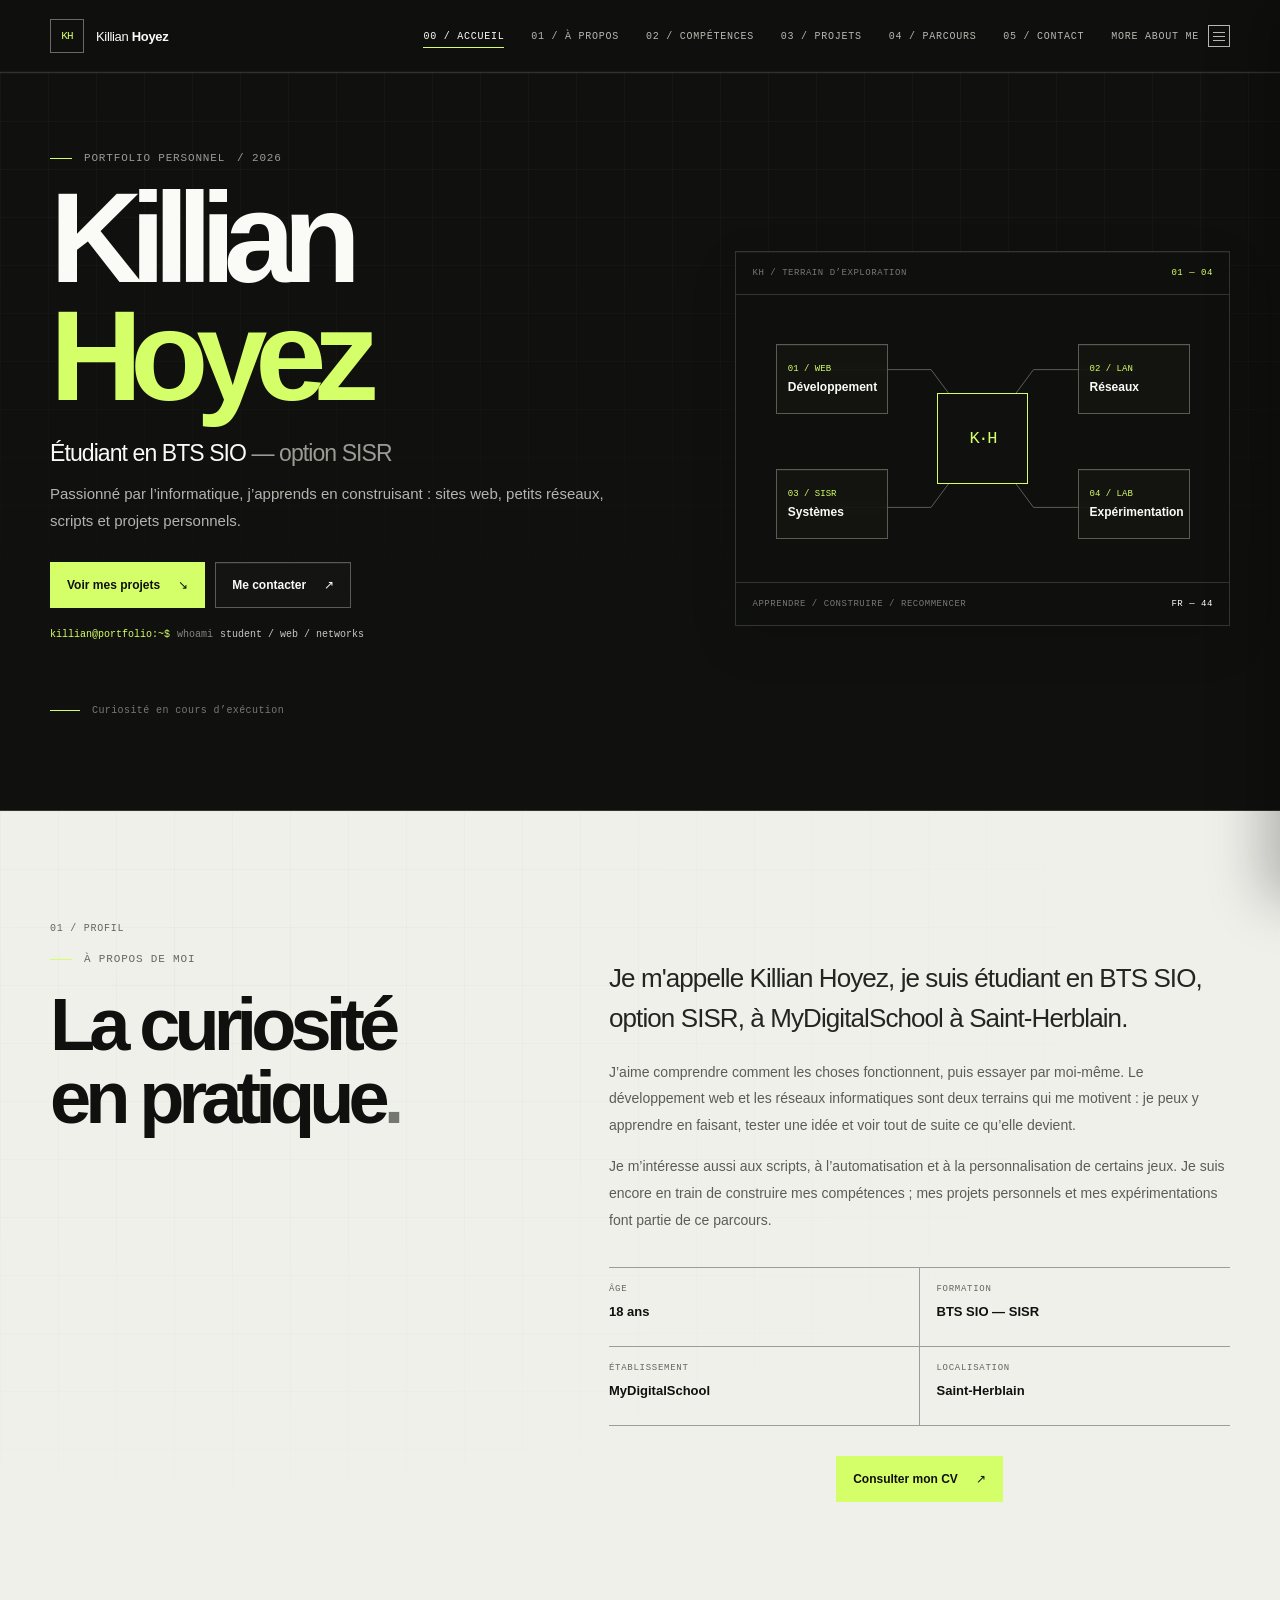
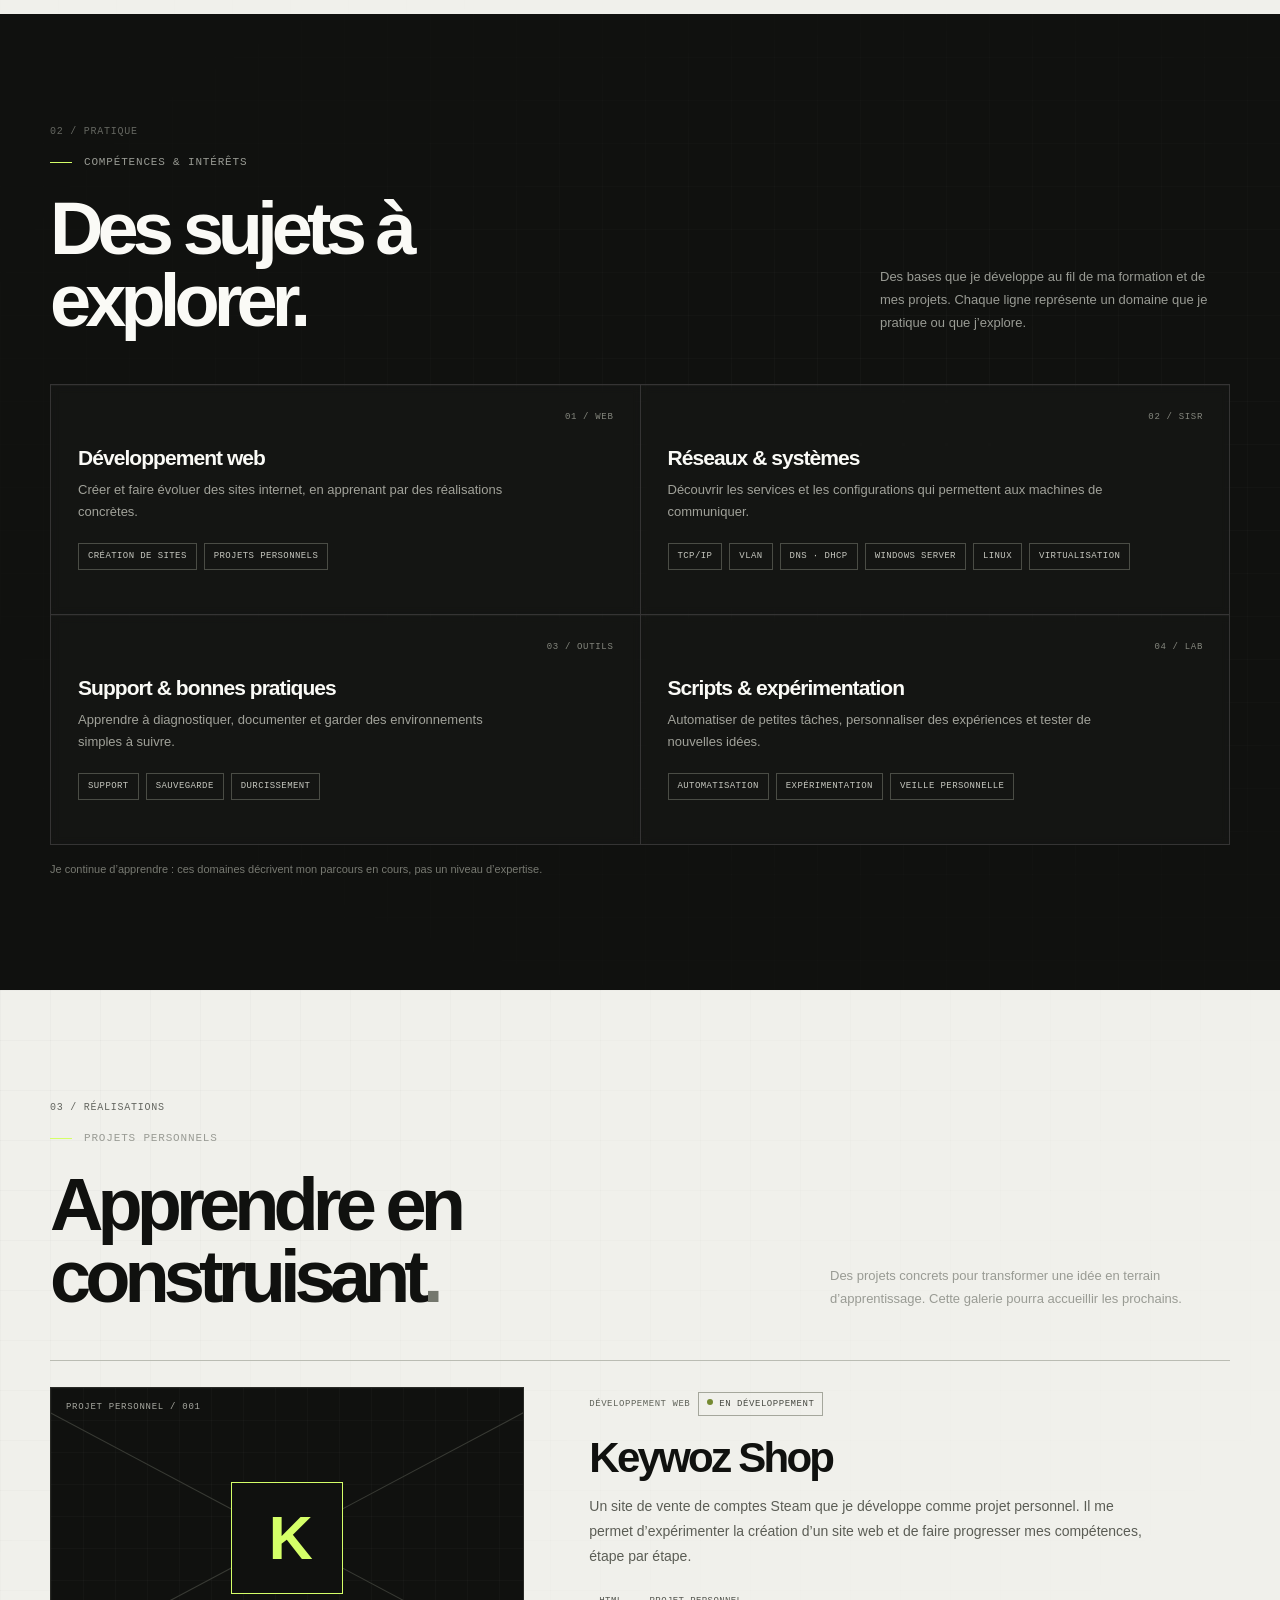
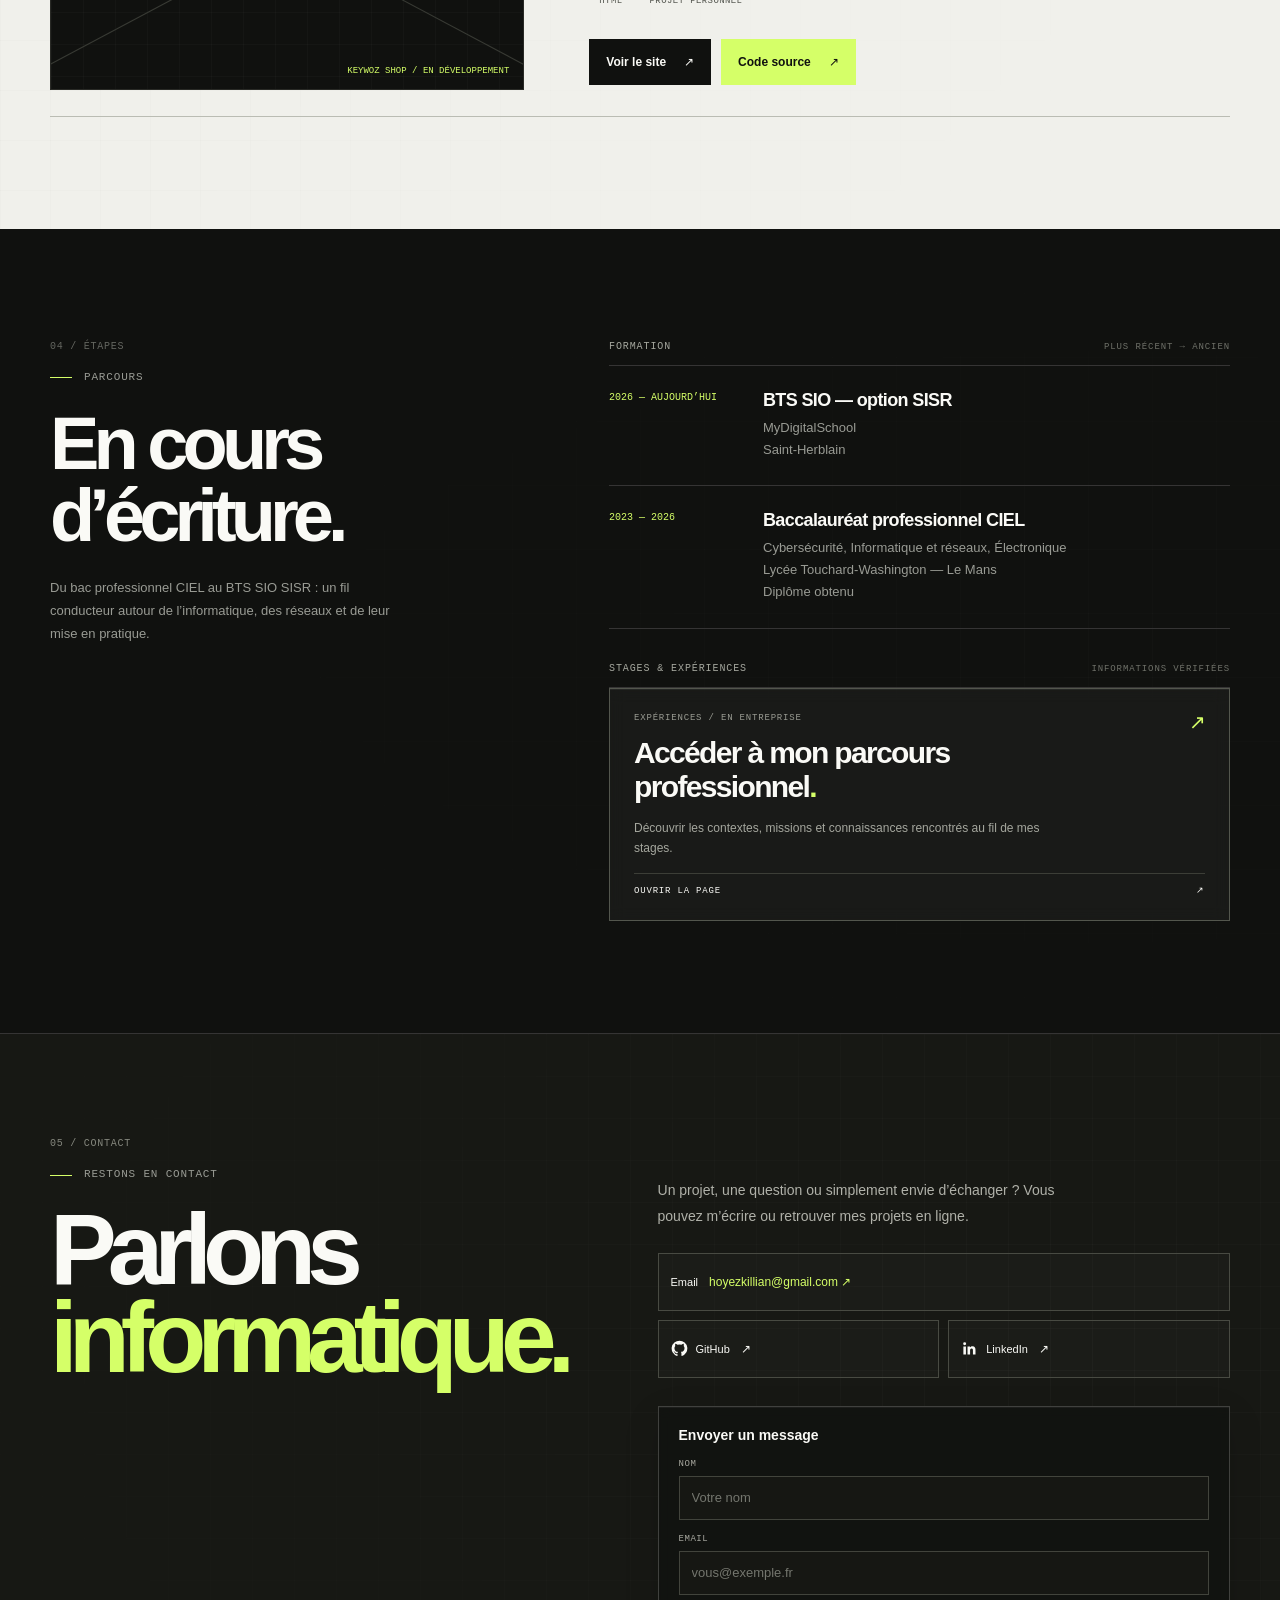
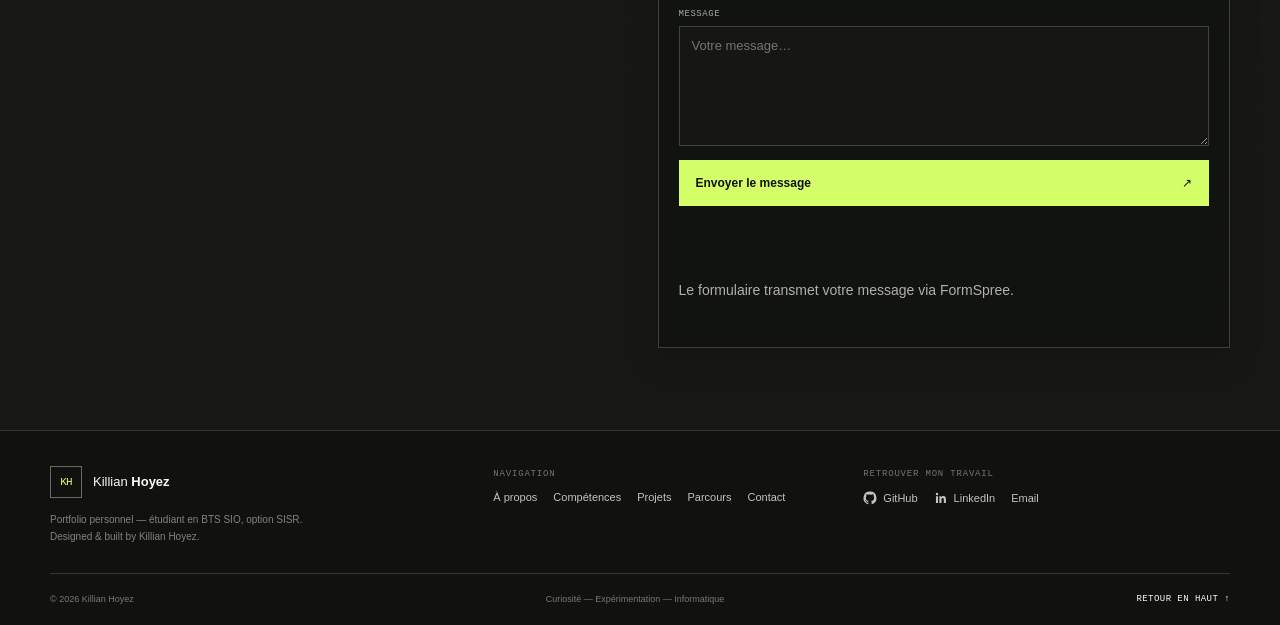
==== commit 8b2d7a65: "ajout barre défilement more about me pour veille E5 certif + ajout interface pour cv" ====
--- a/index.html
+++ b/index.html
@@ -34,13 +34,28 @@
           <a class="nav-link" href="#competences">02 / Compétences</a>
           <a class="nav-link" href="#projets">03 / Projets</a>
           <a class="nav-link" href="#parcours">04 / Parcours</a>
-          <a class="nav-link" href="#veille">05 / Veille</a>
-          <a class="nav-link" href="#e5">06 / E5</a>
-          <a class="nav-link" href="#certifications">07 / Certifications</a>
-          <a class="nav-link" href="#contact">08 / Contact</a>
+          <a class="nav-link" href="#contact">05 / Contact</a>
+          <button class="more-about-toggle" type="button" aria-expanded="false" aria-controls="more-about-panel">
+            <span>More about me</span>
+            <span class="more-about-icon" aria-hidden="true"><span></span><span></span><span></span></span>
+          </button>
         </nav>
       </div>
     </header>
+
+    <div class="more-about-overlay" data-more-about-close></div>
+    <aside class="more-about-panel" id="more-about-panel" aria-labelledby="more-about-title" aria-hidden="true">
+      <div class="more-about-panel-header">
+        <p class="eyebrow">À découvrir</p>
+        <button class="more-about-close" type="button" aria-label="Fermer le panneau">×</button>
+      </div>
+      <h2 id="more-about-title">More about<br><span>me.</span></h2>
+      <nav class="more-about-links" aria-label="Pages complémentaires">
+        <a href="veille/veille.html"><span>01</span><strong>Veille</strong><span aria-hidden="true">↗</span></a>
+        <a href="e5/e5.html"><span>02</span><strong>Tableau E5</strong><span aria-hidden="true">↗</span></a>
+        <a href="certifications/certifications.html"><span>03</span><strong>Certifications</strong><span aria-hidden="true">↗</span></a>
+      </nav>
+    </aside>
 
     <main id="contenu">
       <section class="hero tile-section tile-hero" id="accueil" aria-labelledby="hero-title" data-tile-field>
@@ -92,7 +107,7 @@
               <div class="fact"><span>Localisation</span><strong>Saint-Herblain</strong></div>
             </div>
             <div class="about-cv">
-              <a class="button button-primary" href="assets/CV.pdf" target="_blank" rel="noopener noreferrer">Consulter mon CV <span aria-hidden="true">&#8599;</span></a>
+              <button class="button button-primary" type="button" id="open-cv" aria-controls="cv-modal">Consulter mon CV <span aria-hidden="true">&#8599;</span></button>
             </div>
           </div>
         </div>
@@ -189,39 +204,9 @@
         </div>
       </section>
 
-      <section class="section section-light tile-section resource-section" id="veille" aria-labelledby="veille-title" data-tile-field>
-        <div class="wrap">
-          <div class="section-heading" data-reveal="slide">
-            <div><span class="section-number">05 / VEILLE</span><p class="eyebrow">Curiosité technologique</p><h2 id="veille-title">Rester en<br>éveil<span>.</span></h2></div>
-            <p class="section-note">Je rassemble ici mes sujets de veille, mes sources et les synthèses qui nourrissent ma curiosité technologique.</p>
-          </div>
-          <div data-reveal><a class="button button-quiet" href="veille/veille.html">Accéder à la veille <span aria-hidden="true">&#8599;</span></a></div>
-        </div>
-      </section>
-
-      <section class="section section-dark tile-section resource-section" id="e5" aria-labelledby="e5-title" data-tile-field>
-        <div class="wrap">
-          <div class="section-heading" data-reveal="slide">
-            <div><span class="section-number">06 / E5</span><p class="eyebrow">Épreuve E5</p><h2 id="e5-title">Tableau<br>E5<span>.</span></h2></div>
-            <p class="section-note">Retrouvez mon tableau de synthèse E5 et les documents associés à l’épreuve du BTS SIO.</p>
-          </div>
-          <div data-reveal><a class="button button-primary" href="e5/e5.html">Accéder au tableau E5 <span aria-hidden="true">&#8599;</span></a></div>
-        </div>
-      </section>
-
-      <section class="section section-light tile-section resource-section" id="certifications" aria-labelledby="certifications-title" data-tile-field>
-        <div class="wrap">
-          <div class="section-heading" data-reveal="slide">
-            <div><span class="section-number">07 / CERTIFICATIONS</span><p class="eyebrow">Qualifications officielles</p><h2 id="certifications-title">Certifications<br>et formations<span>.</span></h2></div>
-            <p class="section-note">Cette page présentera mes certifications, mes formations complémentaires et leurs justificatifs au fur et à mesure.</p>
-          </div>
-          <div data-reveal><a class="button button-quiet" href="certifications/certifications.html">Accéder aux certifications <span aria-hidden="true">&#8599;</span></a></div>
-        </div>
-      </section>
-
       <section class="contact-section tile-section tile-contact" id="contact" aria-labelledby="contact-title" data-tile-field>
         <div class="wrap contact-grid">
-          <div data-reveal><span class="section-number">08 / CONTACT</span><p class="eyebrow">Restons en contact</p><h2 id="contact-title">Parlons<br><span>informatique.</span></h2></div>
+          <div data-reveal><span class="section-number">05 / CONTACT</span><p class="eyebrow">Restons en contact</p><h2 id="contact-title">Parlons<br><span>informatique.</span></h2></div>
           <div class="contact-aside" data-reveal>
             <p>Un projet, une question ou simplement envie d’échanger ? Vous pouvez m’écrire ou retrouver mes projets en ligne.</p>
             <div class="contact-links">
@@ -250,13 +235,29 @@
       </section>
     </main>
 
+    <div class="cv-modal" id="cv-modal" aria-hidden="true">
+      <div class="cv-modal-dialog" role="dialog" aria-modal="true" aria-labelledby="cv-modal-title">
+        <div class="cv-modal-header">
+          <h2 id="cv-modal-title">Mon CV</h2>
+          <button class="cv-modal-close" type="button" aria-label="Fermer l’aperçu du CV">×</button>
+        </div>
+        <div class="cv-preview">
+          <iframe title="Aperçu du CV de Killian Hoyez" src="assets/CV.pdf"></iframe>
+        </div>
+        <div class="cv-modal-actions">
+          <a class="button button-primary" href="assets/CV.pdf" download="CV-Killian-Hoyez.pdf">Télécharger le CV <span aria-hidden="true">↓</span></a>
+          <a class="cv-open-link" href="assets/CV.pdf" target="_blank" rel="noopener noreferrer">Ouvrir dans un nouvel onglet <span aria-hidden="true">↗</span></a>
+        </div>
+      </div>
+    </div>
+
     <footer class="site-footer">
       <div class="wrap footer-grid">
         <div>
           <a class="footer-brand" href="#accueil"><span class="brand-mark" aria-hidden="true">KH</span><span>Killian <strong>Hoyez</strong></span></a>
           <p class="footer-credit">Portfolio personnel — étudiant en BTS SIO, option SISR.<br>Designed & built by Killian Hoyez.</p>
         </div>
-        <div><p class="footer-label">Navigation</p><nav class="footer-nav" aria-label="Navigation de pied de page"><a href="#apropos">À propos</a><a href="#competences">Compétences</a><a href="#projets">Projets</a><a href="#parcours">Parcours</a><a href="e5/e5.html">E5</a><a href="veille/veille.html">Veille</a><a href="certifications/certifications.html">Certifications</a><a href="#contact">Contact</a></nav></div>
+        <div><p class="footer-label">Navigation</p><nav class="footer-nav" aria-label="Navigation de pied de page"><a href="#apropos">À propos</a><a href="#competences">Compétences</a><a href="#projets">Projets</a><a href="#parcours">Parcours</a><a href="#contact">Contact</a></nav></div>
         <div><p class="footer-label">Retrouver mon travail</p><div class="footer-socials">
           <a href="https://github.com/hoyezkillian" target="_blank" rel="noopener noreferrer"><svg viewBox="0 0 24 24" aria-hidden="true"><path d="M12 .9a11.1 11.1 0 0 0-3.51 21.63c.55.1.76-.24.76-.53v-2.04c-3.1.67-3.76-1.32-3.76-1.32-.5-1.28-1.23-1.62-1.23-1.62-1.01-.69.08-.68.08-.68 1.11.08 1.7 1.14 1.7 1.14.99 1.7 2.59 1.2 3.22.92.1-.71.39-1.2.7-1.48-2.48-.28-5.09-1.24-5.09-5.53 0-1.22.44-2.22 1.15-3-.12-.28-.5-1.42.11-2.96 0 0 .94-.3 3.06 1.15a10.66 10.66 0 0 1 5.57 0c2.12-1.45 3.06-1.15 3.06-1.15.61 1.54.23 2.68.11 2.96.72.78 1.15 1.78 1.15 3 0 4.3-2.61 5.25-5.1 5.53.4.35.75 1.03.75 2.08V22c0 .29.2.63.76.52A11.1 11.1 0 0 0 12 .9Z"/></svg>GitHub</a>
           <a href="https://www.linkedin.com/in/killian-hoyez" target="_blank" rel="noopener noreferrer"><svg viewBox="0 0 24 24" aria-hidden="true"><path d="M5.16 3.18a2.08 2.08 0 1 1-.02 4.16 2.08 2.08 0 0 1 .02-4.16ZM3.36 9h3.6v11.62h-3.6V9Zm5.84 0h3.45v1.59h.05c.48-.9 1.66-1.84 3.42-1.84 3.66 0 4.34 2.4 4.34 5.53v6.34h-3.6v-5.62c0-1.34-.02-3.06-1.87-3.06-1.87 0-2.16 1.46-2.16 2.96v5.72H9.2V9Z"/></svg>LinkedIn</a>
--- a/index.css
+++ b/index.css
@@ -41,6 +41,27 @@
       .nav-link::after { position: absolute; right: 0; bottom: 2px; left: 0; height: 1px; transform: scaleX(0); transform-origin: left; background: var(--accent); content: ""; transition: transform .18s ease; }
       .nav-link:hover::after, .nav-link:focus-visible::after, .nav-link[aria-current="location"]::after { transform: scaleX(1); }
       .nav-toggle { display: none; }
+      .more-about-toggle { display: inline-flex; align-items: center; gap: 9px; padding: 8px 0; border: 0; background: transparent; color: #b7b8b1; font: 10px var(--mono); letter-spacing: .075em; text-transform: uppercase; cursor: pointer; transition: color .18s ease; }
+      .more-about-toggle:hover, .more-about-toggle:focus-visible, .more-about-toggle[aria-expanded="true"] { color: var(--white); }
+      .more-about-icon { display: grid; width: 22px; height: 22px; align-content: center; gap: 3px; padding: 4px; border: 1px solid currentColor; }
+      .more-about-icon span { display: block; height: 1px; background: currentColor; }
+      .more-about-overlay { position: fixed; z-index: 39; inset: 0; background: rgb(0 0 0 / 55%); opacity: 0; pointer-events: none; transition: opacity .28s ease; }
+      .more-about-panel { position: fixed; z-index: 40; top: 0; right: 0; display: flex; width: min(430px, 92vw); height: 100dvh; flex-direction: column; padding: 30px clamp(24px, 5vw, 52px); background: var(--ink); box-shadow: -18px 0 50px rgb(0 0 0 / 25%); transform: translateX(100%); transition: transform .32s cubic-bezier(.2,.75,.2,1); }
+      .more-about-panel.is-open { transform: translateX(0); }
+      .more-about-overlay.is-open { opacity: 1; pointer-events: auto; }
+      .more-about-panel-header { display: flex; align-items: flex-start; justify-content: space-between; }
+      .more-about-panel .eyebrow { margin: 0; }
+      .more-about-close { width: 34px; height: 34px; border: 1px solid #5a5b55; background: transparent; color: var(--white); font-size: 25px; line-height: 1; cursor: pointer; }
+      .more-about-close:hover { border-color: var(--accent); color: var(--accent); }
+      .more-about-panel h2 { margin: 100px 0 58px; font-size: clamp(48px, 7vw, 76px); letter-spacing: -.09em; line-height: .86; }
+      .more-about-panel h2 span { color: var(--accent); }
+      .more-about-links { display: flex; flex-direction: column; }
+      .more-about-links a { display: grid; grid-template-columns: 34px 1fr auto; align-items: center; gap: 14px; padding: 20px 0; border-top: 1px solid #353630; transition: color .18s ease, padding .18s ease; }
+      .more-about-links a:last-child { border-bottom: 1px solid #353630; }
+      .more-about-links a:hover { padding-left: 7px; color: var(--accent); }
+      .more-about-links a span:first-child { color: var(--muted); font: 10px var(--mono); }
+      .more-about-links strong { font-size: 18px; font-weight: 530; letter-spacing: -.035em; }
+      .more-about-links a span:last-child { font-size: 18px; }
 
       .hero { position: relative; overflow: hidden; border-bottom: 1px solid var(--line); }
       .hero::before { position: absolute; inset: 0; background-image: linear-gradient(rgb(255 255 255 / 3%) 1px, transparent 1px), linear-gradient(90deg, rgb(255 255 255 / 3%) 1px, transparent 1px); background-size: 48px 48px; content: ""; pointer-events: none; mask-image: linear-gradient(to bottom, #000, transparent 92%); }
@@ -101,6 +122,20 @@
       .fact span { display: block; margin-bottom: 8px; color: var(--muted-dark); font: 9px var(--mono); letter-spacing: .08em; text-transform: uppercase; }
       .fact strong { font-size: 13px; font-weight: 620; }
       .about-cv { display: flex; justify-content: center; margin-top: 30px; }
+      .about-cv .button { cursor: pointer; }
+      .cv-modal { position: fixed; z-index: 50; inset: 0; display: grid; place-items: center; padding: 24px; background: rgb(0 0 0 / 72%); opacity: 0; pointer-events: none; transition: opacity .24s ease; }
+      .cv-modal.is-open { opacity: 1; pointer-events: auto; }
+      .cv-modal-dialog { display: flex; width: min(920px, 100%); height: min(90vh, 820px); flex-direction: column; border: 1px solid #4d4f47; background: var(--ink); box-shadow: 0 22px 70px rgb(0 0 0 / 35%); transform: translateY(12px); transition: transform .24s ease; }
+      .cv-modal.is-open .cv-modal-dialog { transform: translateY(0); }
+      .cv-modal-header { display: flex; min-height: 62px; align-items: center; justify-content: space-between; gap: 20px; padding: 0 18px 0 24px; border-bottom: 1px solid var(--line); }
+      .cv-modal-header h2 { margin: 0; color: var(--white); font-size: 20px; font-weight: 560; letter-spacing: -.04em; }
+      .cv-modal-close { display: grid; width: 34px; height: 34px; place-items: center; border: 1px solid #5a5b55; background: transparent; color: var(--white); font-size: 25px; line-height: 1; cursor: pointer; }
+      .cv-modal-close:hover { border-color: var(--accent); color: var(--accent); }
+      .cv-preview { min-height: 0; flex: 1; background: #30312d; }
+      .cv-preview iframe { display: block; width: 100%; height: 100%; border: 0; }
+      .cv-modal-actions { display: flex; flex-wrap: wrap; align-items: center; gap: 18px; padding: 14px 24px; border-top: 1px solid var(--line); }
+      .cv-open-link { color: #b7b8b1; font: 10px var(--mono); letter-spacing: .06em; text-transform: uppercase; }
+      .cv-open-link:hover { color: var(--accent); }
 
       .skills-grid { display: grid; grid-template-columns: repeat(2, 1fr); border-top: 1px solid var(--line); border-left: 1px solid var(--line); }
       .skill-card { position: relative; min-height: 230px; padding: 25px 27px 24px; border-right: 1px solid var(--line); border-bottom: 1px solid var(--line); background: rgb(250 250 246 / 2%); backdrop-filter: blur(4px) saturate(108%); box-shadow: inset 0 1px rgb(255 255 255 / 3%); transition: background .2s ease; }
@@ -180,6 +215,8 @@
         .nav-link { padding: 14px 1px; border-bottom: 1px solid #292a26; font-size: 11px; }
         .nav-link:last-child { border-bottom: 0; }
         .nav-link::after { display: none; }
+        .more-about-toggle { justify-content: space-between; padding: 14px 1px; border-top: 1px solid #292a26; font-size: 11px; }
+        .more-about-icon { width: 24px; height: 24px; }
         .hero-inner { gap: 37px; padding-block: 67px 55px; }
         .hero h1 { font-size: clamp(65px, 15.7vw, 94px); }
         .eyebrow { margin-bottom: 17px; font-size: 9px; }
@@ -209,6 +246,11 @@
         .fact strong { font-size: 12px; }
         .about-cv { margin-top: 24px; }
         .about-cv .button { width: min(100%, 260px); }
+        .cv-modal { padding: 12px; }
+        .cv-modal-dialog { height: min(92vh, 760px); }
+        .cv-modal-actions { align-items: stretch; flex-direction: column; padding: 14px 18px 18px; }
+        .cv-modal-actions .button { width: 100%; }
+        .cv-open-link { padding: 6px 0; text-align: center; }
         .skills-grid { grid-template-columns: 1fr; }
         .skill-card { min-height: 0; padding: 22px 21px; }
         .skill-card h3 { margin-top: 29px; font-size: 19px; }
@@ -241,6 +283,10 @@
       }
       @media (prefers-reduced-motion: reduce) {
         *, *::before, *::after { scroll-behavior: auto !important; animation-duration: .01ms !important; animation-iteration-count: 1 !important; transition-duration: .01ms !important; }
+      }
+      @media (max-width: 680px) {
+        .more-about-panel { width: min(100%, 390px); padding-top: 22px; }
+        .more-about-panel h2 { margin-top: 75px; }
       }
       @media (prefers-reduced-motion: no-preference) {
         .motion-ready [data-reveal] { opacity: 0; transform: translateY(15px); transition: opacity .55s ease, transform .55s ease; }
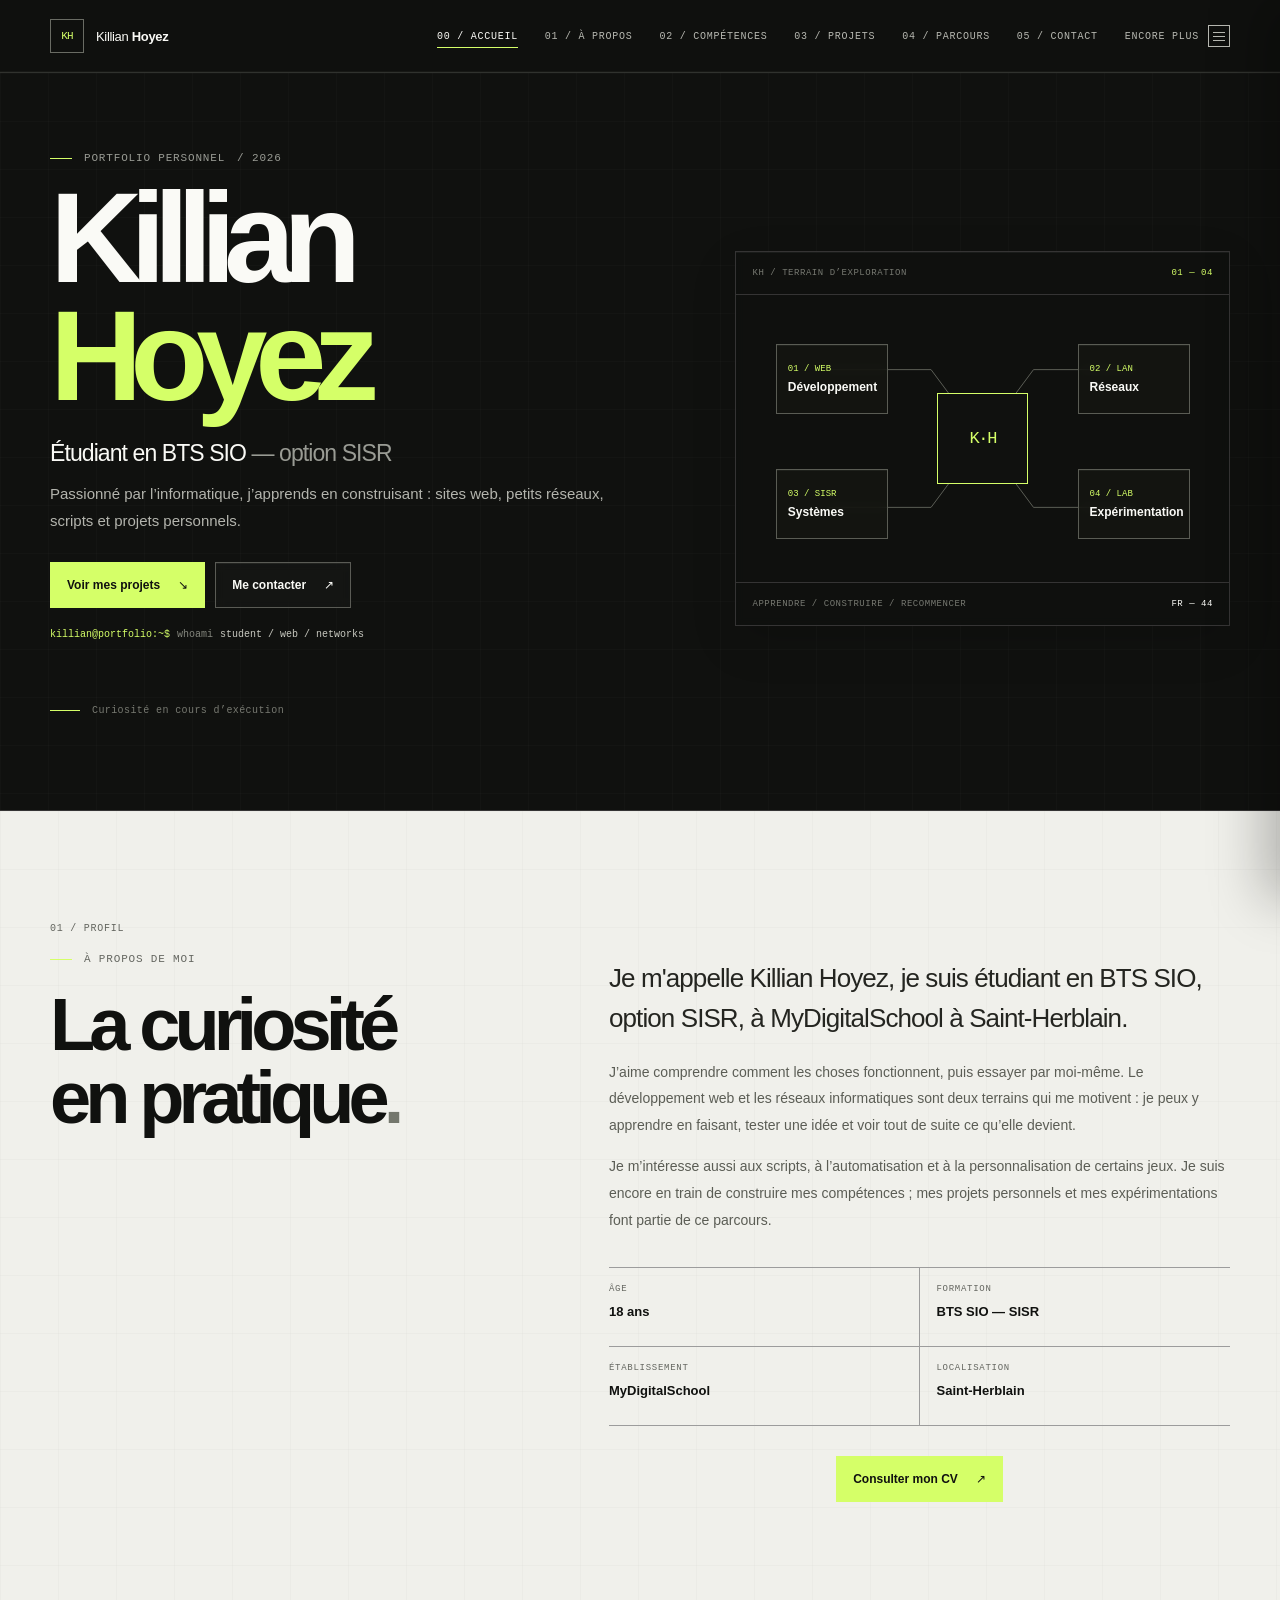
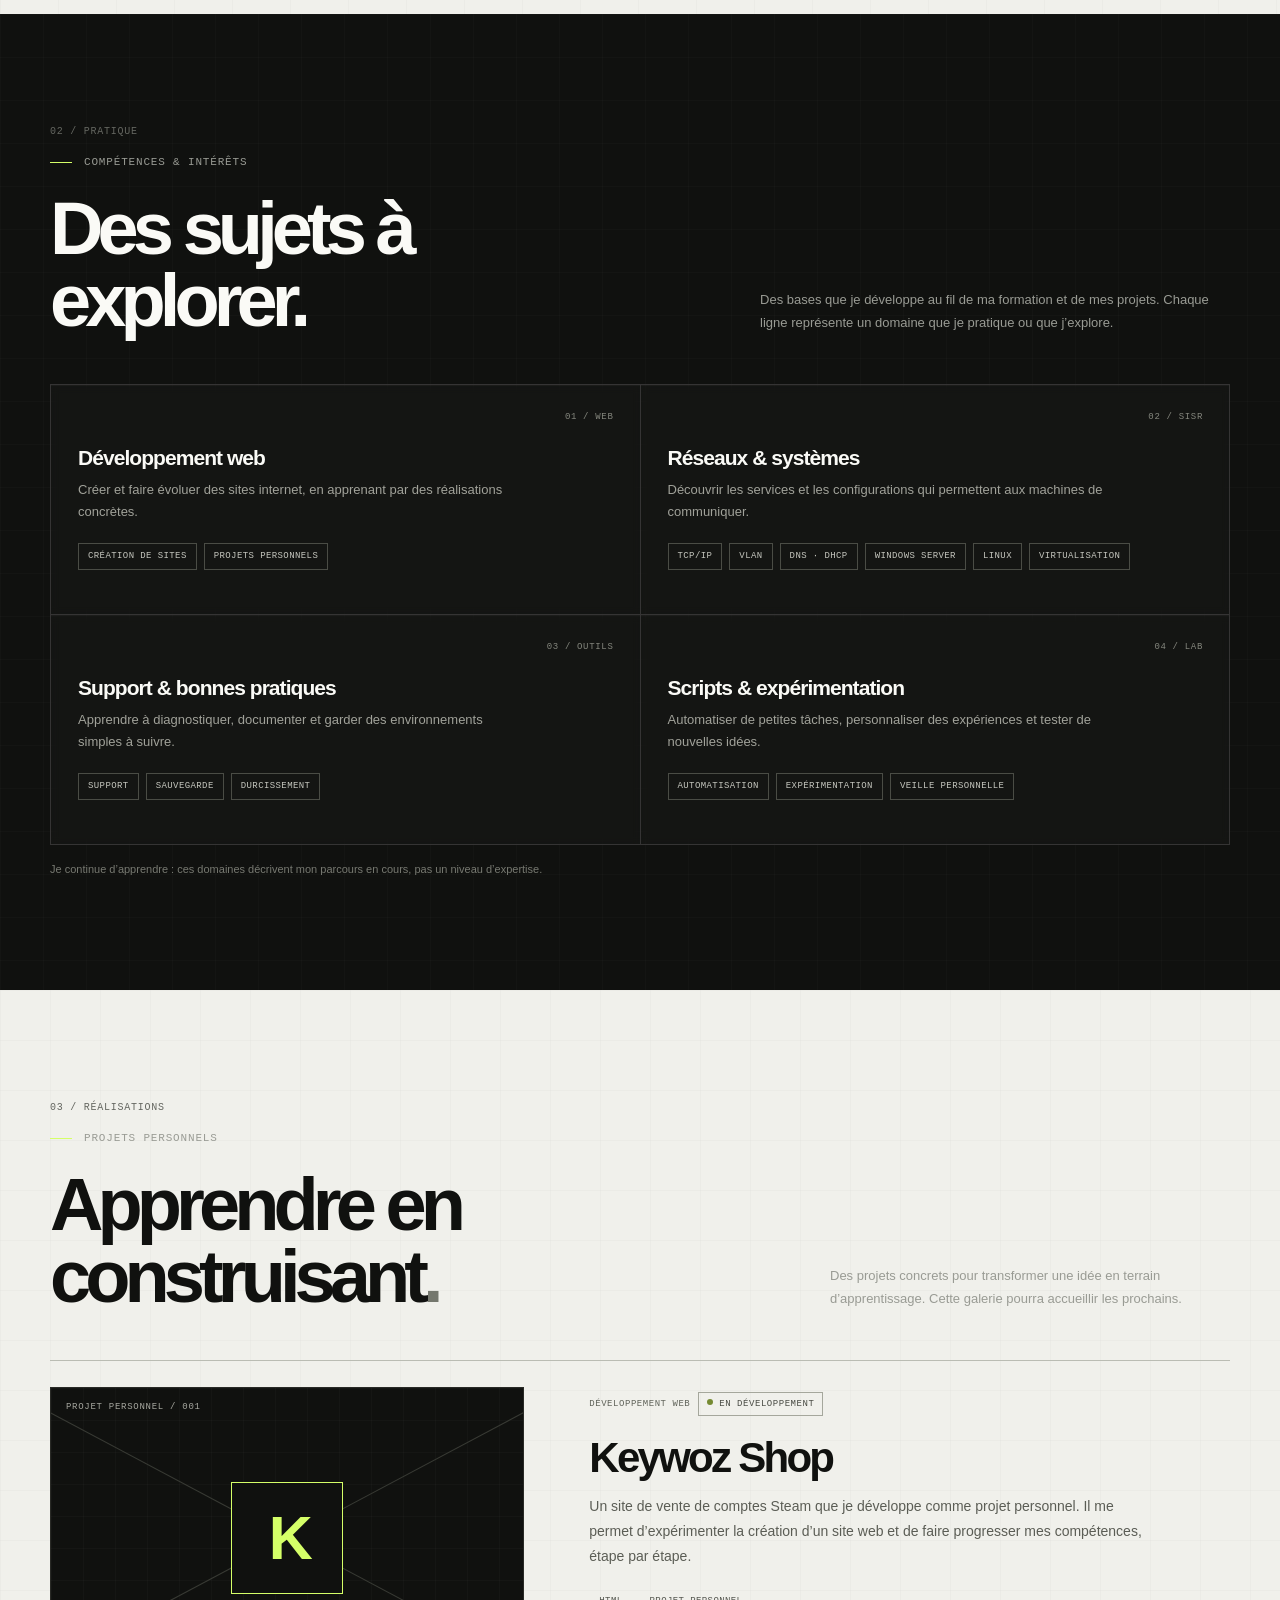
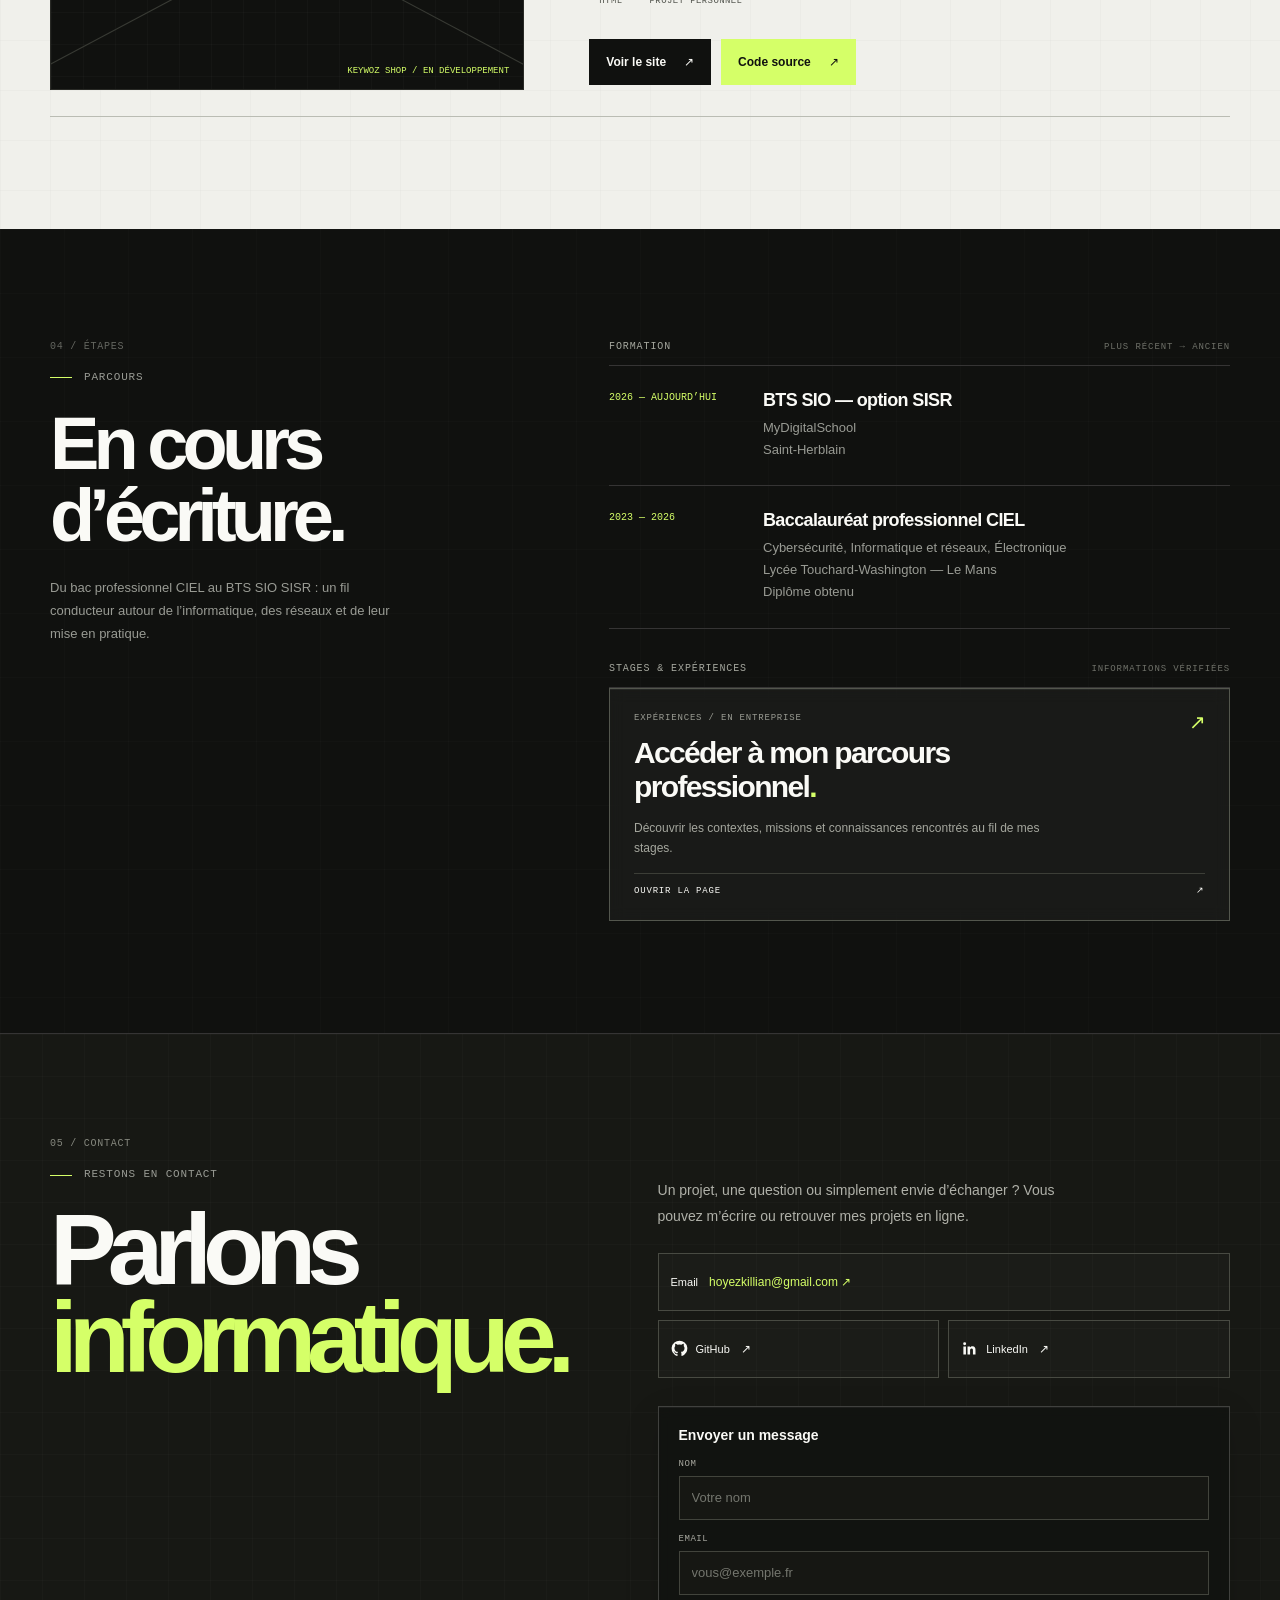
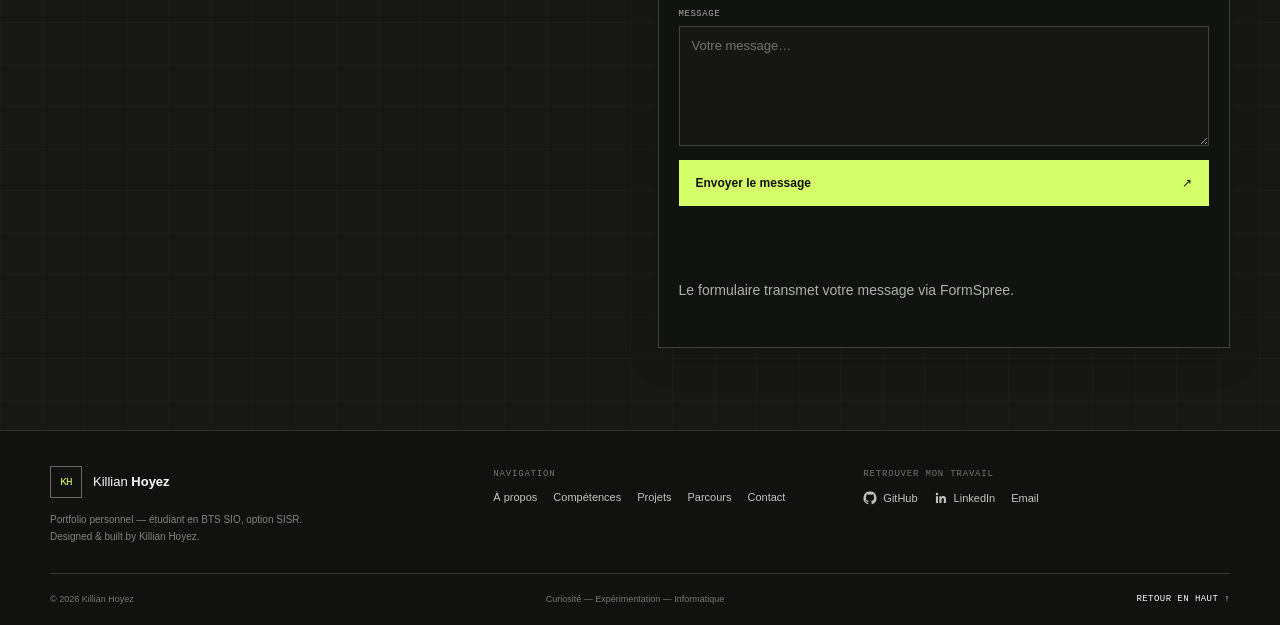
==== commit 785e718d: "titre réorganiser" ====
--- a/index.html
+++ b/index.html
@@ -17,7 +17,6 @@
     <div class="intro-screen" id="intro-screen" aria-hidden="true">
       <div class="intro-content"><span class="intro-mark">KH</span><span class="intro-name">KILLIAN HOYEZ</span></div>
     </div>
-    <div class="custom-cursor" id="custom-cursor" aria-hidden="true"></div>
     <a class="skip-link" href="#contenu">Aller au contenu</a>
     <header class="site-header">
       <div class="wrap header-inner">
@@ -35,8 +34,9 @@
           <a class="nav-link" href="#projets">03 / Projets</a>
           <a class="nav-link" href="#parcours">04 / Parcours</a>
           <a class="nav-link" href="#contact">05 / Contact</a>
-          <button class="more-about-toggle" type="button" aria-expanded="false" aria-controls="more-about-panel">
-            <span>More about me</span>
+          <button class="more-about-toggle" type="button" aria-expanded="false" aria-controls="more-about-panel" aria-label="Ouvrir le panneau Encore plus">
+            <span>Encore plus</span>
+            <span class="sr-only">Ouvrir le panneau Encore plus</span>
             <span class="more-about-icon" aria-hidden="true"><span></span><span></span><span></span></span>
           </button>
         </nav>
@@ -49,7 +49,7 @@
         <p class="eyebrow">À découvrir</p>
         <button class="more-about-close" type="button" aria-label="Fermer le panneau">×</button>
       </div>
-      <h2 id="more-about-title">More about<br><span>me.</span></h2>
+      <h2 id="more-about-title">Encore<br><span>plus.</span></h2>
       <nav class="more-about-links" aria-label="Pages complémentaires">
         <a href="veille/veille.html"><span>01</span><strong>Veille</strong><span aria-hidden="true">↗</span></a>
         <a href="e5/e5.html"><span>02</span><strong>Tableau E5</strong><span aria-hidden="true">↗</span></a>
@@ -191,7 +191,7 @@
             <div>
               <h3 class="timeline-group-title"><span>Stages & expériences</span><span>Informations vérifiées</span></h3>
               <div class="timeline" id="experience-list">
-                <a class="experience-access" href="parcours-professionnel/parcours-professionnel.html" data-cursor="VIEW" aria-label="Accéder à la page de mon parcours professionnel">
+                <a class="experience-access" href="parcours-professionnel/parcours-professionnel.html" aria-label="Accéder à la page de mon parcours professionnel">
                   <span class="access-kicker">EXPÉRIENCES / EN ENTREPRISE</span>
                   <span class="access-arrow" aria-hidden="true">&#8599;</span>
                   <strong>Accéder à mon parcours professionnel<span aria-hidden="true">.</span></strong>
@@ -242,7 +242,7 @@
           <button class="cv-modal-close" type="button" aria-label="Fermer l’aperçu du CV">×</button>
         </div>
         <div class="cv-preview">
-          <iframe title="Aperçu du CV de Killian Hoyez" src="assets/CV.pdf"></iframe>
+          <iframe title="Aperçu du CV de Killian Hoyez" data-src="assets/CV.pdf"></iframe>
         </div>
         <div class="cv-modal-actions">
           <a class="button button-primary" href="assets/CV.pdf" download="CV-Killian-Hoyez.pdf">Télécharger le CV <span aria-hidden="true">↓</span></a>
--- a/index.css
+++ b/index.css
@@ -64,7 +64,7 @@
       .more-about-links a span:last-child { font-size: 18px; }
 
       .hero { position: relative; overflow: hidden; border-bottom: 1px solid var(--line); }
-      .hero::before { position: absolute; inset: 0; background-image: linear-gradient(rgb(255 255 255 / 3%) 1px, transparent 1px), linear-gradient(90deg, rgb(255 255 255 / 3%) 1px, transparent 1px); background-size: 48px 48px; content: ""; pointer-events: none; mask-image: linear-gradient(to bottom, #000, transparent 92%); }
+      .hero::before { position: absolute; inset: 0; background-image: linear-gradient(rgb(255 255 255 / 1.8%) 1px, transparent 1px), linear-gradient(90deg, rgb(255 255 255 / 1.8%) 1px, transparent 1px); background-size: 48px 48px; content: ""; pointer-events: none; }
       .hero-inner { position: relative; display: grid; min-height: min(710px, calc(100svh - 72px)); grid-template-columns: 1.12fr .88fr; align-items: center; gap: 56px; padding-block: 78px 84px; }
       .hero-copy { position: relative; z-index: 1; }
       .hero h1 { max-width: 740px; margin: 0; font-size: clamp(70px, 10vw, 138px); font-weight: 680; letter-spacing: -.095em; line-height: .78; }
@@ -110,6 +110,8 @@
       .section-heading { display: flex; align-items: end; justify-content: space-between; gap: 36px; margin-bottom: 46px; }
       .section-note { max-width: 350px; margin: 0 0 3px; color: var(--muted); font-size: 13px; line-height: 1.75; }
       .section-light .section-note { color: var(--muted-dark); }
+      .section-heading, .section-heading h2, .section-note, .section p, .section h3, .section h4, .section li { text-align: left; }
+      .section-note, .about-copy > p, .journey-intro, .contact-aside > p { max-width: 65ch; }
 
       .about-grid { display: grid; grid-template-columns: .85fr 1.15fr; gap: 100px; }
       .about-copy { padding-top: 35px; }
@@ -123,8 +125,8 @@
       .fact strong { font-size: 13px; font-weight: 620; }
       .about-cv { display: flex; justify-content: center; margin-top: 30px; }
       .about-cv .button { cursor: pointer; }
-      .cv-modal { position: fixed; z-index: 50; inset: 0; display: grid; place-items: center; padding: 24px; background: rgb(0 0 0 / 72%); opacity: 0; pointer-events: none; transition: opacity .24s ease; }
-      .cv-modal.is-open { opacity: 1; pointer-events: auto; }
+      .cv-modal { position: fixed; z-index: 50; inset: 0; display: none; place-items: center; padding: 24px; background: rgb(0 0 0 / 72%); opacity: 0; pointer-events: none; }
+      .cv-modal.is-open { display: grid; opacity: 1; pointer-events: auto; }
       .cv-modal-dialog { display: flex; width: min(920px, 100%); height: min(90vh, 820px); flex-direction: column; border: 1px solid #4d4f47; background: var(--ink); box-shadow: 0 22px 70px rgb(0 0 0 / 35%); transform: translateY(12px); transition: transform .24s ease; }
       .cv-modal.is-open .cv-modal-dialog { transform: translateY(0); }
       .cv-modal-header { display: flex; min-height: 62px; align-items: center; justify-content: space-between; gap: 20px; padding: 0 18px 0 24px; border-bottom: 1px solid var(--line); }
@@ -374,14 +376,6 @@
       [hidden] { display: none !important; }
       .site-header, .button, .nav-link, .contact-link, .project-card, .footer-nav a, .footer-socials a { -webkit-tap-highlight-color: transparent; }
 
-      .custom-cursor { position: fixed; z-index: 60; top: 0; left: 0; display: grid; width: 22px; height: 22px; place-items: center; border: 1px solid var(--accent); border-radius: 50%; color: var(--ink); font: 8px var(--mono); opacity: 0; pointer-events: none; transform: translate3d(var(--cursor-x, -100px), var(--cursor-y, -100px), 0) translate(-50%, -50%); box-shadow: 0 0 0 1px rgb(10 11 9 / 88%), 0 0 0 2px rgb(255 255 255 / 74%); transition: width .18s ease, height .18s ease, background .18s ease, opacity .18s ease, box-shadow .18s ease; }
-      .custom-cursor.is-visible { opacity: 1; }
-      .custom-cursor.is-active { width: 42px; height: 42px; background: var(--accent); }
-      .custom-cursor.is-view { width: 42px; height: 42px; background: var(--accent); }
-      .custom-cursor::after { content: attr(data-label); opacity: 0; }
-      .custom-cursor.is-view::after { opacity: 1; }
-      .has-custom-cursor, .has-custom-cursor a, .has-custom-cursor button { cursor: none !important; }
-      .has-custom-cursor input, .has-custom-cursor textarea { cursor: text !important; }
       @media (prefers-reduced-motion: no-preference) {
         .motion-ready [data-reveal="slide"] { transform: translateX(-18px); }
         .motion-ready [data-reveal="slide"].is-visible { transform: translateX(0); }
@@ -390,7 +384,6 @@
         .motion-ready [data-reveal="scale"] { transform: scale(.97); }
         .motion-ready [data-reveal="scale"].is-visible { transform: scale(1); }
       }
-      @media (pointer: coarse), (hover: none) { .custom-cursor { display: none !important; } }
       @media (max-width: 680px) {
         .project-copy { grid-template-columns: 1fr; }
         .project-links { justify-content: flex-start; }
@@ -410,23 +403,21 @@
         .footer-grid > :first-child { grid-column: auto; }
       }
       @media (prefers-reduced-motion: reduce) {
-        .custom-cursor { display: none !important; }
         .project-card:hover .project-image { transform: none; }
       }
 
-      .tile-section { position: relative; isolation: isolate; --tile-size: 52px; --tile-line: rgb(255 255 255 / 3%); --tile-highlight: rgb(255 255 255 / 9%); --tile-opacity: .5; --tile-mask: linear-gradient(to bottom, #000, transparent 94%); }
+      .tile-section { position: relative; isolation: isolate; --tile-size: 52px; --tile-line: rgb(255 255 255 / 9%); --tile-highlight: rgb(255 255 255 / 16%); --tile-opacity: .2; }
       .tile-section > .wrap { position: relative; z-index: 1; }
-      .tile-section::before, .tile-section::after { position: absolute; z-index: 0; inset: 0; content: ""; pointer-events: none; }
-      .tile-section::before { background-image: linear-gradient(var(--tile-line) 1px, transparent 1px), linear-gradient(90deg, var(--tile-line) 1px, transparent 1px); background-size: var(--tile-size) var(--tile-size); opacity: var(--tile-opacity); -webkit-mask-image: var(--tile-mask); mask-image: var(--tile-mask); animation: tile-breathe 15s ease-in-out infinite alternate; }
-      .tile-section::after { background-image: linear-gradient(var(--tile-highlight) 1px, transparent 1px), linear-gradient(90deg, var(--tile-highlight) 1px, transparent 1px); background-size: var(--tile-size) var(--tile-size); opacity: 0; -webkit-mask-image: radial-gradient(circle 132px at var(--tile-x, -500px) var(--tile-y, -500px), #000 0, transparent 100%); mask-image: radial-gradient(circle 132px at var(--tile-x, -500px) var(--tile-y, -500px), #000 0, transparent 100%); transition: opacity .24s ease; }
-      .tile-section.is-pointer-near::after { opacity: 1; }
-      .tile-hero { --tile-size: 48px; --tile-line: rgb(255 255 255 / 3%); --tile-highlight: rgb(255 255 255 / 10%); --tile-opacity: 1; --tile-mask: linear-gradient(to bottom, #000, transparent 92%); }
-      .tile-about { --tile-size: 58px; --tile-line: rgb(16 17 15 / 4%); --tile-highlight: rgb(16 17 15 / 9%); --tile-opacity: .62; --tile-mask: radial-gradient(ellipse at 18% 22%, #000 4%, transparent 84%); }
-      .tile-skills { --tile-size: 43px; --tile-line: rgb(255 255 255 / 3.5%); --tile-highlight: rgb(255 255 255 / 10%); --tile-opacity: .68; --tile-mask: radial-gradient(ellipse at 72% 45%, #000 5%, transparent 88%); }
-      .tile-projects { --tile-size: 50px; --tile-line: rgb(16 17 15 / 3.5%); --tile-highlight: rgb(16 17 15 / 9%); --tile-opacity: .66; --tile-mask: linear-gradient(135deg, #000 0%, transparent 96%); }
-      .tile-journey { --tile-size: 64px; --tile-line: rgb(255 255 255 / 2.8%); --tile-highlight: rgb(255 255 255 / 8%); --tile-opacity: .52; --tile-mask: radial-gradient(ellipse at 86% 52%, #000 0%, transparent 78%); }
-      .tile-contact { --tile-size: 42px; --tile-line: rgb(255 255 255 / 3%); --tile-highlight: rgb(255 255 255 / 9%); --tile-opacity: .7; --tile-mask: radial-gradient(ellipse at 82% 32%, #000 0%, transparent 80%); }
-      .resource-section.section-light { --tile-line: rgb(16 17 15 / 4%); --tile-highlight: rgb(16 17 15 / 9%); --tile-opacity: .62; --tile-mask: radial-gradient(ellipse at 18% 22%, #000 4%, transparent 84%); }
+      .tile-section::before { position: absolute; z-index: 0; inset: 0; content: ""; pointer-events: none; background-image: linear-gradient(var(--tile-line) 1px, transparent 1px), linear-gradient(90deg, var(--tile-line) 1px, transparent 1px); background-size: var(--tile-size) var(--tile-size); opacity: var(--tile-opacity); animation: tile-breathe 15s ease-in-out infinite alternate; }
+      .tile-glow { position: absolute; z-index: 0; inset: 0; display: block; pointer-events: none; contain: paint; background-image: linear-gradient(var(--tile-highlight) 1px, transparent 1px), linear-gradient(90deg, var(--tile-highlight) 1px, transparent 1px); background-size: var(--tile-size) var(--tile-size); opacity: 0; -webkit-mask-image: radial-gradient(circle 132px at var(--tile-x, -500px) var(--tile-y, -500px), #000 0, transparent 100%); mask-image: radial-gradient(circle 132px at var(--tile-x, -500px) var(--tile-y, -500px), #000 0, transparent 100%); transition: opacity .24s ease; }
+      .tile-section.is-pointer-near .tile-glow { opacity: 1; }
+      .tile-hero { --tile-size: 48px; --tile-line: rgb(255 255 255 / 9%); --tile-highlight: rgb(255 255 255 / 16%); }
+      .tile-about { --tile-size: 58px; --tile-line: rgb(16 17 15 / 11%); --tile-highlight: rgb(16 17 15 / 18%); }
+      .tile-skills { --tile-size: 43px; --tile-line: rgb(255 255 255 / 9%); --tile-highlight: rgb(255 255 255 / 16%); }
+      .tile-projects { --tile-size: 50px; --tile-line: rgb(16 17 15 / 10%); --tile-highlight: rgb(16 17 15 / 17%); }
+      .tile-journey { --tile-size: 64px; --tile-line: rgb(255 255 255 / 8%); --tile-highlight: rgb(255 255 255 / 15%); }
+      .tile-contact { --tile-size: 42px; --tile-line: rgb(255 255 255 / 9%); --tile-highlight: rgb(255 255 255 / 16%); }
+      .resource-section.section-light { --tile-line: rgb(16 17 15 / 11%); --tile-highlight: rgb(16 17 15 / 18%); }
       @keyframes tile-breathe { from { opacity: var(--tile-opacity, .5); } to { opacity: calc(var(--tile-opacity, .5) * .78); } }
 
       .button:not(.button-primary) { background: rgb(255 255 255 / 2%); backdrop-filter: blur(5px); box-shadow: inset 0 1px rgb(255 255 255 / 6%); }
@@ -441,14 +432,14 @@
       @media (max-width: 680px) {
         .tile-section { --tile-size: 58px; }
         .tile-section::before { animation: none; }
-        .tile-section::after { display: none; }
+        .tile-glow { display: none; }
         .site-header, .hero-graphic, .graphic-node, .skill-card, .contact-form, .back-top, .button:not(.button-primary) { backdrop-filter: none; }
         .site-header { background: rgb(16 17 15 / 94%); }
         .contact-form { background: rgb(18 19 16 / 96%); }
       }
       @media (prefers-reduced-motion: reduce) {
         .tile-section::before { animation: none !important; }
-        .tile-section::after { display: none !important; }
+        .tile-glow { display: none !important; }
       }
     
       .experience-access { position: relative; display: grid; min-height: 198px; align-content: center; gap: 13px; overflow: hidden; padding: 24px; border: 1px solid #53564d; background: rgb(250 250 246 / 4%); backdrop-filter: blur(8px) saturate(108%); box-shadow: inset 0 1px rgb(255 255 255 / 6%); transition: border-color .2s ease, background .2s ease, transform .2s ease, box-shadow .2s ease; }
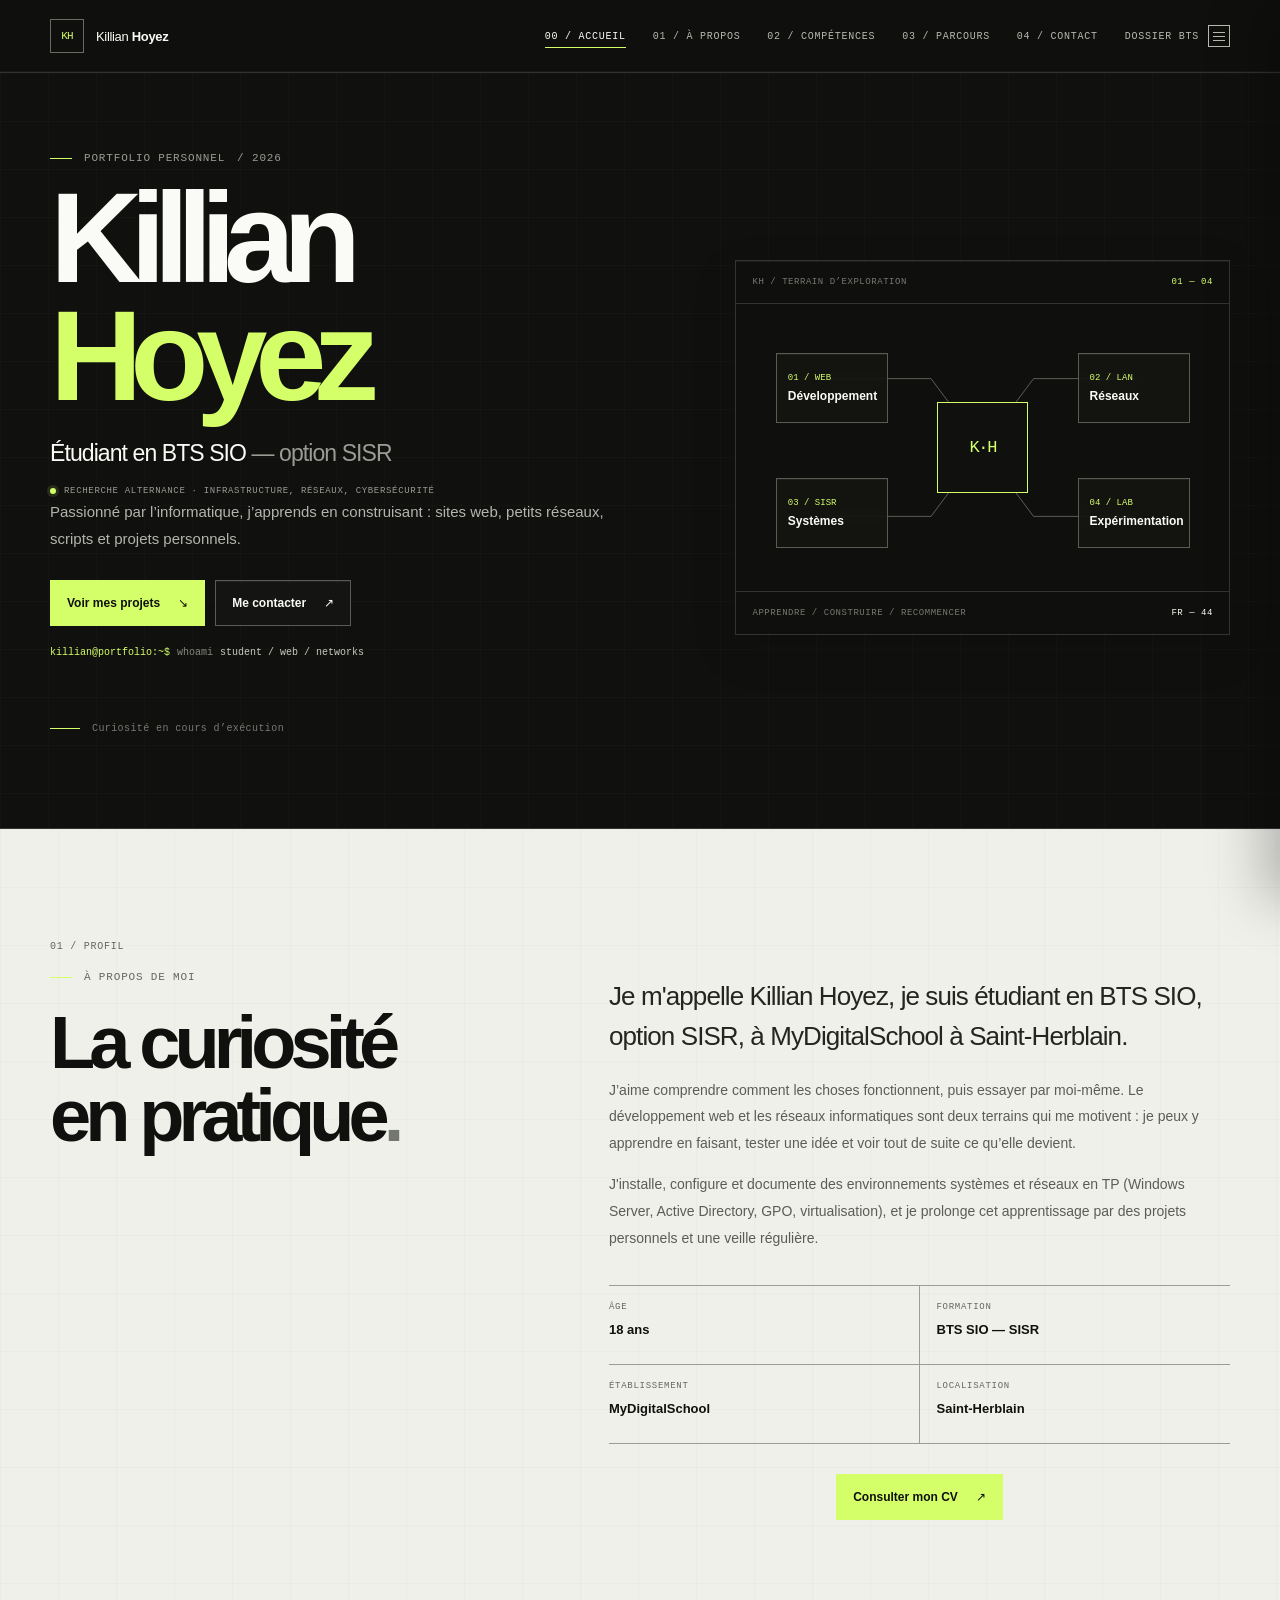
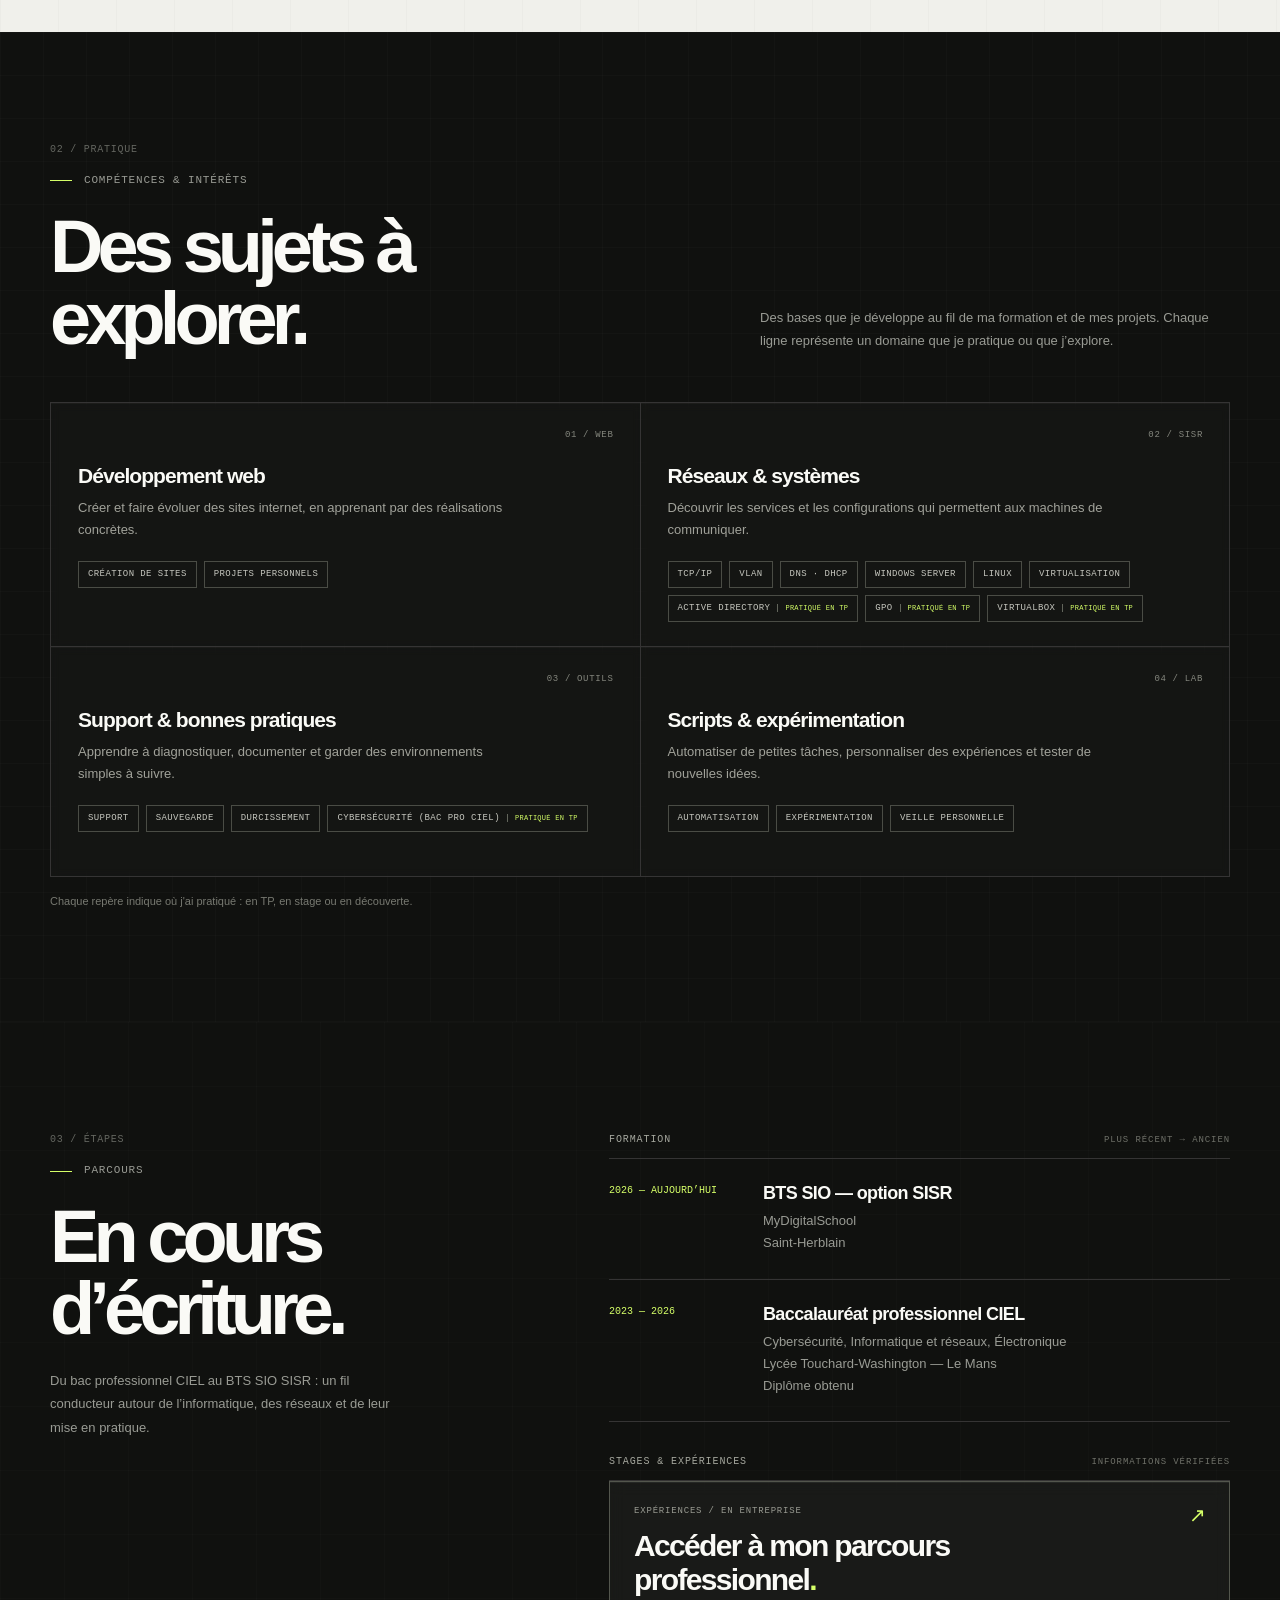
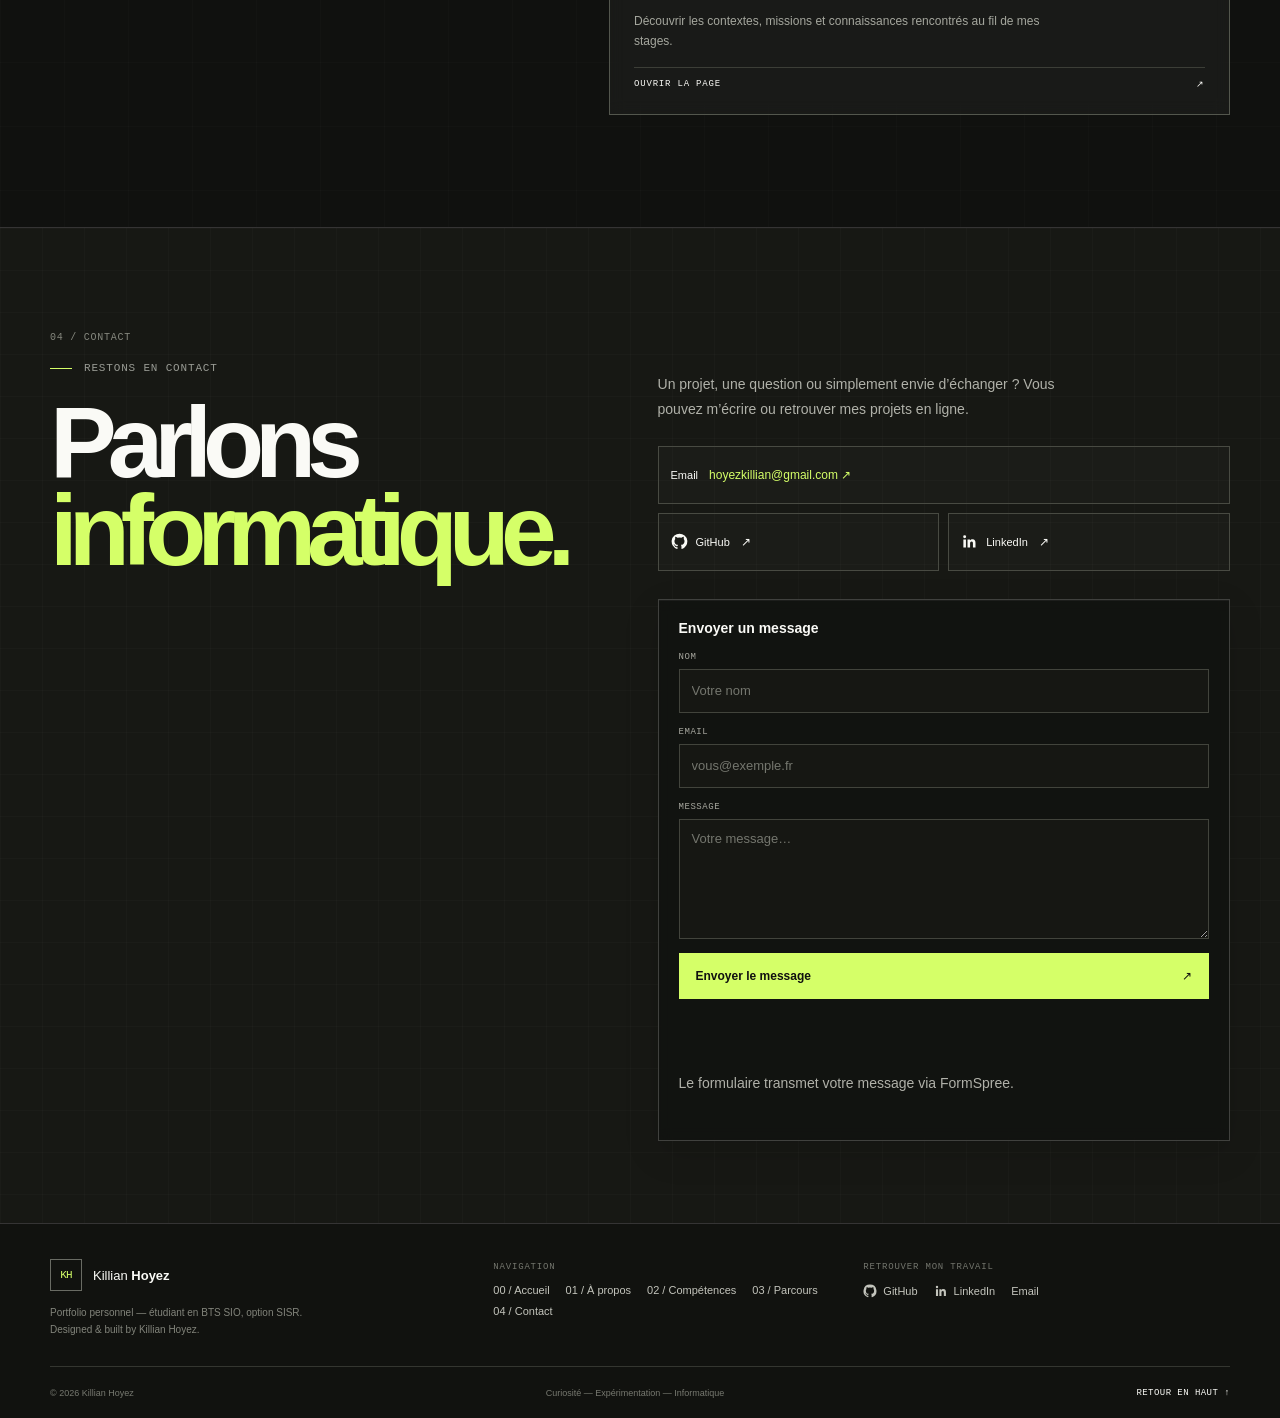
==== commit 2de249ca: "réorganisationde toute les section à la fois dossierbts et index avec une mise à pars des projet com" ====
--- a/index.html
+++ b/index.html
@@ -31,12 +31,11 @@
           <a class="nav-link" href="#accueil">00 / Accueil</a>
           <a class="nav-link" href="#apropos">01 / À propos</a>
           <a class="nav-link" href="#competences">02 / Compétences</a>
-          <a class="nav-link" href="#projets">03 / Projets</a>
-          <a class="nav-link" href="#parcours">04 / Parcours</a>
-          <a class="nav-link" href="#contact">05 / Contact</a>
-          <button class="more-about-toggle" type="button" aria-expanded="false" aria-controls="more-about-panel" aria-label="Ouvrir le panneau Encore plus">
-            <span>Encore plus</span>
-            <span class="sr-only">Ouvrir le panneau Encore plus</span>
+          <a class="nav-link" href="#parcours">03 / Parcours</a>
+          <a class="nav-link" href="#contact">04 / Contact</a>
+          <button class="more-about-toggle" type="button" aria-expanded="false" aria-controls="more-about-panel" aria-label="Ouvrir le panneau Dossier BTS">
+            <span>Dossier BTS</span>
+            <span class="sr-only">Ouvrir le panneau Dossier BTS</span>
             <span class="more-about-icon" aria-hidden="true"><span></span><span></span><span></span></span>
           </button>
         </nav>
@@ -49,11 +48,12 @@
         <p class="eyebrow">À découvrir</p>
         <button class="more-about-close" type="button" aria-label="Fermer le panneau">×</button>
       </div>
-      <h2 id="more-about-title">Encore<br><span>plus.</span></h2>
+      <h2 id="more-about-title">Dossier<br><span>BTS.</span></h2>
       <nav class="more-about-links" aria-label="Pages complémentaires">
         <a href="veille/veille.html"><span>01</span><strong>Veille</strong><span aria-hidden="true">↗</span></a>
-        <a href="e5/e5.html"><span>02</span><strong>Tableau E5</strong><span aria-hidden="true">↗</span></a>
-        <a href="certifications/certifications.html"><span>03</span><strong>Certifications</strong><span aria-hidden="true">↗</span></a>
+        <a href="projets/projets.html"><span>02</span><strong>Projets</strong><span aria-hidden="true">↗</span></a>
+        <a href="e5/e5.html"><span>03</span><strong>Tableau E5</strong><span aria-hidden="true">↗</span></a>
+        <a href="certifications/certifications.html"><span>04</span><strong>Certifications</strong><span aria-hidden="true">↗</span></a>
       </nav>
     </aside>
 
@@ -64,9 +64,10 @@
             <p class="eyebrow">Portfolio personnel <span class="mono">/ 2026</span></p>
             <h1 id="hero-title">Killian<span>Hoyez</span></h1>
             <p class="hero-role">Étudiant en BTS SIO <span>— option SISR</span></p>
+            <p class="availability"><span aria-hidden="true"></span>Recherche alternance · Infrastructure, réseaux, cybersécurité</p>
             <p class="hero-lede">Passionné par l’informatique, j’apprends en construisant : sites web, petits réseaux, scripts et projets personnels.</p>
             <div class="hero-actions">
-              <a class="button button-primary" href="#projets">Voir mes projets <span aria-hidden="true">↘</span></a>
+              <a class="button button-primary" href="projets/projets.html">Voir mes projets <span aria-hidden="true">↘</span></a>
               <a class="button button-quiet" href="#contact">Me contacter <span aria-hidden="true">↗</span></a>
             </div>
             <p class="terminal-note"><strong>killian@portfolio:~$</strong><span>whoami</span><span>student / web / networks</span></p>
@@ -99,7 +100,7 @@
           <div class="about-copy" data-reveal>
             <p class="about-lede">Je m'appelle Killian Hoyez, je suis étudiant en BTS SIO, option SISR, à MyDigitalSchool à Saint-Herblain.</p>
             <p>J’aime comprendre comment les choses fonctionnent, puis essayer par moi-même. Le développement web et les réseaux informatiques sont deux terrains qui me motivent : je peux y apprendre en faisant, tester une idée et voir tout de suite ce qu’elle devient.</p>
-            <p>Je m’intéresse aussi aux scripts, à l’automatisation et à la personnalisation de certains jeux. Je suis encore en train de construire mes compétences ; mes projets personnels et mes expérimentations font partie de ce parcours.</p>
+            <p>J'installe, configure et documente des environnements systèmes et réseaux en TP (Windows Server, Active Directory, GPO, virtualisation), et je prolonge cet apprentissage par des projets personnels et une veille régulière.</p>
             <div class="about-facts">
               <div class="fact"><span>Âge</span><strong>18 ans</strong></div>
               <div class="fact"><span>Formation</span><strong>BTS SIO — SISR</strong></div>
@@ -128,12 +129,12 @@
             <article class="skill-card" data-reveal>
               <span class="card-index">02 / SISR</span><h3>Réseaux & systèmes</h3>
               <p>Découvrir les services et les configurations qui permettent aux machines de communiquer.</p>
-              <div class="tag-list"><span class="tag">TCP/IP</span><span class="tag">VLAN</span><span class="tag">DNS · DHCP</span><span class="tag">Windows Server</span><span class="tag">Linux</span><span class="tag">Virtualisation</span></div>
+              <div class="tag-list"><span class="tag">TCP/IP</span><span class="tag">VLAN</span><span class="tag">DNS · DHCP</span><span class="tag">Windows Server</span><span class="tag">Linux</span><span class="tag">Virtualisation</span><span class="tag" data-niveau="pratique-en-tp">Active Directory <small>pratiqué en TP</small></span><span class="tag" data-niveau="pratique-en-tp">GPO <small>pratiqué en TP</small></span><span class="tag" data-niveau="pratique-en-tp">VirtualBox <small>pratiqué en TP</small></span></div>
             </article>
             <article class="skill-card" data-reveal>
               <span class="card-index">03 / OUTILS</span><h3>Support & bonnes pratiques</h3>
               <p>Apprendre à diagnostiquer, documenter et garder des environnements simples à suivre.</p>
-              <div class="tag-list"><span class="tag">Support</span><span class="tag">Sauvegarde</span><span class="tag">Durcissement</span></div>
+              <div class="tag-list"><span class="tag">Support</span><span class="tag">Sauvegarde</span><span class="tag">Durcissement</span><span class="tag" data-niveau="pratique-en-tp">Cybersécurité (bac pro CIEL) <small>pratiqué en TP</small></span></div>
             </article>
             <article class="skill-card" data-reveal>
               <span class="card-index">04 / LAB</span><h3>Scripts & expérimentation</h3>
@@ -141,43 +142,14 @@
               <div class="tag-list"><span class="tag">Automatisation</span><span class="tag">Expérimentation</span><span class="tag">Veille personnelle</span></div>
             </article>
           </div>
-          <p class="skills-caption">Je continue d’apprendre : ces domaines décrivent mon parcours en cours, pas un niveau d’expertise.</p>
-        </div>
-      </section>
-
-      <section class="section projects-section tile-section tile-projects" id="projets" aria-labelledby="projects-title" data-tile-field>
-        <div class="wrap">
-          <div class="section-heading" data-reveal="slide">
-            <div><span class="section-number">03 / RÉALISATIONS</span><p class="eyebrow">Projets personnels</p><h2 id="projects-title">Apprendre en<br>construisant<span>.</span></h2></div>
-            <p class="section-note">Des projets concrets pour transformer une idée en terrain d’apprentissage. Cette galerie pourra accueillir les prochains.</p>
-          </div>
-          <div class="project-list" id="project-grid">
-            <!-- Contenu de secours ; la liste projects du script reste la source des cartes interactives. -->
-            <article class="project-card" data-reveal>
-              <a class="project-visual" href="https://keywoz-sys.github.io/keywoz-shop/" target="_blank" rel="noopener noreferrer" aria-label="Ouvrir le site Keywoz Shop">
-                <span class="visual-label" aria-hidden="true">PROJET PERSONNEL / 001</span>
-                <span class="project-monogram" aria-hidden="true">K</span>
-                <span class="visual-corner" aria-hidden="true">KEYWOZ SHOP / EN COURS</span>
-              </a>
-              <div class="project-copy">
-                <div class="project-meta"><span>D&eacute;veloppement web</span><span class="project-status">En d&eacute;veloppement</span></div>
-                <h3>Keywoz Shop</h3>
-                <p>Un site de vente de comptes Steam que je d&eacute;veloppe comme projet personnel. Il me permet d&rsquo;exp&eacute;rimenter la cr&eacute;ation d&rsquo;un site web et de faire progresser mes comp&eacute;tences, &eacute;tape par &eacute;tape.</p>
-                <div class="project-tags"><span class="tag">HTML</span><span class="tag">Projet personnel</span></div>
-                <div class="project-links">
-                  <a class="button button-quiet" href="https://keywoz-sys.github.io/keywoz-shop/" target="_blank" rel="noopener noreferrer">Voir le site <span aria-hidden="true">&#8599;</span></a>
-                  <a class="button button-primary" href="https://github.com/keywoz-sys/keywoz-shop" target="_blank" rel="noopener noreferrer">Code source <span aria-hidden="true">&#8599;</span></a>
-                </div>
-              </div>
-            </article>
-          </div>
+          <p class="skills-caption">Chaque repère indique où j'ai pratiqué : en TP, en stage ou en découverte.</p>
         </div>
       </section>
 
       <section class="section section-dark tile-section tile-journey" id="parcours" aria-labelledby="journey-title" data-tile-field>
           <div class="wrap journey-grid">
           <div data-reveal>
-            <span class="section-number">04 / ÉTAPES</span><p class="eyebrow">Parcours</p><h2 id="journey-title">En cours<br>d’écriture<span>.</span></h2>
+            <span class="section-number">03 / ÉTAPES</span><p class="eyebrow">Parcours</p><h2 id="journey-title">En cours<br>d’écriture<span>.</span></h2>
             <p class="journey-intro">Du bac professionnel CIEL au BTS SIO SISR : un fil conducteur autour de l’informatique, des réseaux et de leur mise en pratique.</p>
           </div>
           <div class="timeline-stack">
@@ -206,7 +178,7 @@
 
       <section class="contact-section tile-section tile-contact" id="contact" aria-labelledby="contact-title" data-tile-field>
         <div class="wrap contact-grid">
-          <div data-reveal><span class="section-number">05 / CONTACT</span><p class="eyebrow">Restons en contact</p><h2 id="contact-title">Parlons<br><span>informatique.</span></h2></div>
+          <div data-reveal><span class="section-number">04 / CONTACT</span><p class="eyebrow">Restons en contact</p><h2 id="contact-title">Parlons<br><span>informatique.</span></h2></div>
           <div class="contact-aside" data-reveal>
             <p>Un projet, une question ou simplement envie d’échanger ? Vous pouvez m’écrire ou retrouver mes projets en ligne.</p>
             <div class="contact-links">
@@ -257,7 +229,7 @@
           <a class="footer-brand" href="#accueil"><span class="brand-mark" aria-hidden="true">KH</span><span>Killian <strong>Hoyez</strong></span></a>
           <p class="footer-credit">Portfolio personnel — étudiant en BTS SIO, option SISR.<br>Designed & built by Killian Hoyez.</p>
         </div>
-        <div><p class="footer-label">Navigation</p><nav class="footer-nav" aria-label="Navigation de pied de page"><a href="#apropos">À propos</a><a href="#competences">Compétences</a><a href="#projets">Projets</a><a href="#parcours">Parcours</a><a href="#contact">Contact</a></nav></div>
+        <div><p class="footer-label">Navigation</p><nav class="footer-nav" aria-label="Navigation de pied de page"><a href="#accueil">00 / Accueil</a><a href="#apropos">01 / À propos</a><a href="#competences">02 / Compétences</a><a href="#parcours">03 / Parcours</a><a href="#contact">04 / Contact</a></nav></div>
         <div><p class="footer-label">Retrouver mon travail</p><div class="footer-socials">
           <a href="https://github.com/hoyezkillian" target="_blank" rel="noopener noreferrer"><svg viewBox="0 0 24 24" aria-hidden="true"><path d="M12 .9a11.1 11.1 0 0 0-3.51 21.63c.55.1.76-.24.76-.53v-2.04c-3.1.67-3.76-1.32-3.76-1.32-.5-1.28-1.23-1.62-1.23-1.62-1.01-.69.08-.68.08-.68 1.11.08 1.7 1.14 1.7 1.14.99 1.7 2.59 1.2 3.22.92.1-.71.39-1.2.7-1.48-2.48-.28-5.09-1.24-5.09-5.53 0-1.22.44-2.22 1.15-3-.12-.28-.5-1.42.11-2.96 0 0 .94-.3 3.06 1.15a10.66 10.66 0 0 1 5.57 0c2.12-1.45 3.06-1.15 3.06-1.15.61 1.54.23 2.68.11 2.96.72.78 1.15 1.78 1.15 3 0 4.3-2.61 5.25-5.1 5.53.4.35.75 1.03.75 2.08V22c0 .29.2.63.76.52A11.1 11.1 0 0 0 12 .9Z"/></svg>GitHub</a>
           <a href="https://www.linkedin.com/in/killian-hoyez" target="_blank" rel="noopener noreferrer"><svg viewBox="0 0 24 24" aria-hidden="true"><path d="M5.16 3.18a2.08 2.08 0 1 1-.02 4.16 2.08 2.08 0 0 1 .02-4.16ZM3.36 9h3.6v11.62h-3.6V9Zm5.84 0h3.45v1.59h.05c.48-.9 1.66-1.84 3.42-1.84 3.66 0 4.34 2.4 4.34 5.53v6.34h-3.6v-5.62c0-1.34-.02-3.06-1.87-3.06-1.87 0-2.16 1.46-2.16 2.96v5.72H9.2V9Z"/></svg>LinkedIn</a>
--- a/index.css
+++ b/index.css
@@ -71,6 +71,8 @@
       .hero h1 span { display: block; margin-top: .14em; color: var(--accent); }
       .hero-role { margin: 34px 0 13px; color: var(--white); font-size: clamp(17px, 2vw, 23px); font-weight: 520; letter-spacing: -.04em; }
       .hero-role span { color: var(--muted); }
+      .availability { display: inline-flex; align-items: center; gap: 8px; margin: 0; color: var(--muted); font-size: 9px; }
+      .availability > span { width: 6px; height: 6px; border-radius: 50%; background: var(--accent); box-shadow: 0 0 0 3px rgb(213 255 104 / 12%); }
       .hero-lede { max-width: 555px; margin: 0; color: #b3b4ad; font-size: 15px; line-height: 1.8; }
       .hero-actions { display: flex; flex-wrap: wrap; gap: 10px; margin-top: 28px; }
       .button { display: inline-flex; min-height: 46px; align-items: center; justify-content: center; gap: 18px; padding: 0 16px; border: 1px solid #5a5b55; font-size: 12px; font-weight: 640; transition: color .18s ease, background .18s ease, border-color .18s ease, transform .18s ease; }
@@ -147,31 +149,9 @@
       .skill-card p { max-width: 440px; margin: 0 0 20px; color: #a1a29a; font-size: 13px; line-height: 1.7; }
       .tag-list { display: flex; flex-wrap: wrap; gap: 7px; }
       .tag { display: inline-flex; min-height: 27px; align-items: center; padding: 0 9px; border: 1px solid #4a4c45; color: #c6c7bf; font-size: 9px; letter-spacing: .045em; }
+      .tag[data-niveau] { gap: 7px; }
+      .tag[data-niveau] small { padding-left: 7px; border-left: 1px solid #62655b; color: var(--accent); font-size: 7px; letter-spacing: .04em; }
       .skills-caption { margin: 16px 0 0; color: #777971; font-size: 11px; line-height: 1.6; }
-
-      .projects-section { background: var(--paper); color: var(--ink); }
-      .projects-section h2 span { color: #74776d; }
-      .project-list { border-top: 1px solid #babcB3; }
-      .project-card { display: grid; grid-template-columns: .85fr 1.15fr; gap: clamp(25px, 5vw, 76px); padding-block: 26px; border-bottom: 1px solid #babcB3; }
-      .project-visual { position: relative; display: flex; min-height: 255px; align-items: center; justify-content: center; overflow: hidden; border: 1px solid #292a26; background: var(--ink); color: var(--white); }
-      .project-visual::before, .project-visual::after { position: absolute; width: 160%; height: 1px; background: #383a34; content: ""; transform: rotate(-28deg); }
-      .project-visual::after { transform: rotate(28deg); }
-      .project-visual .visual-label { position: absolute; z-index: 1; top: 14px; left: 15px; color: #a6a79f; font: 9px var(--mono); letter-spacing: .08em; }
-      .project-monogram { position: relative; z-index: 1; display: grid; width: 112px; height: 112px; place-items: center; border: 1px solid var(--accent); background: var(--ink); color: var(--accent); font-size: 61px; font-weight: 620; letter-spacing: -.12em; }
-      .project-visual .visual-corner { position: absolute; z-index: 1; right: 14px; bottom: 13px; color: var(--accent); font: 9px var(--mono); }
-      .project-copy { display: flex; flex-direction: column; justify-content: center; align-items: flex-start; padding-block: 5px; }
-      .project-meta { display: flex; flex-wrap: wrap; align-items: center; gap: 8px; margin-bottom: 18px; color: #5f6259; font: 9px var(--mono); letter-spacing: .06em; text-transform: uppercase; }
-      .project-status { padding: 6px 8px; border: 1px solid #b4b7aa; color: #484a43; }
-      .project-status::before { display: inline-block; width: 6px; height: 6px; margin-right: 6px; border-radius: 50%; background: #758a32; content: ""; vertical-align: 1px; }
-      .project-copy h3 { margin: 0 0 12px; font-size: clamp(28px, 3.6vw, 42px); font-weight: 590; letter-spacing: -.065em; }
-      .project-copy p { max-width: 570px; margin: 0 0 18px; color: #5b5d55; font-size: 14px; line-height: 1.8; }
-      .project-tags { display: flex; flex-wrap: wrap; gap: 7px; margin-bottom: 25px; }
-      .project-tags .tag { border-color: transparent; color: #52544d; }
-      .project-links { display: flex; flex-wrap: wrap; gap: 10px; }
-      .project-links .button { border-color: transparent; color: var(--ink); }
-      .project-links .button:hover { border-color: #272823; background: #272823; color: var(--white); }
-      .project-links .button-primary { border-color: transparent; background: var(--accent); color: var(--ink); }
-      .project-links .button-primary:hover { border-color: transparent; background: #e4ff9c; color: var(--ink); }
 
       .journey-grid { display: grid; grid-template-columns: .85fr 1.15fr; gap: 100px; }
       .journey-intro { max-width: 340px; margin-top: 23px; color: var(--muted); font-size: 13px; line-height: 1.8; }
@@ -257,11 +237,6 @@
         .skill-card { min-height: 0; padding: 22px 21px; }
         .skill-card h3 { margin-top: 29px; font-size: 19px; }
         .card-index { top: 23px; right: 21px; }
-        .project-card { grid-template-columns: 1fr; gap: 23px; padding-block: 20px; }
-        .project-visual { min-height: 215px; }
-        .project-copy { padding: 0 1px 4px; }
-        .project-copy h3 { font-size: 31px; }
-        .project-copy p { font-size: 13px; }
         .journey-intro { margin-top: 17px; }
         .timeline { margin-top: 19px; }
         .timeline-item { grid-template-columns: 92px 1fr; gap: 13px; padding: 20px 0; }
@@ -300,19 +275,6 @@
       .terminal-note span:last-child { color: #c8c9c0; }
       .section-light .terminal-note { color: #71736b; }
       .section-light .terminal-note span:last-child { color: #272823; }
-
-      .project-visual { background-color: var(--ink); background-image: linear-gradient(rgb(255 255 255 / 2%) 1px, transparent 1px), linear-gradient(90deg, rgb(255 255 255 / 2%) 1px, transparent 1px); background-size: 32px 32px; transition: border-color .2s ease; }
-      .project-card:hover .project-visual { border-color: #65675e; }
-      .project-visual .visual-label, .project-visual .visual-corner { z-index: 2; }
-      .project-monogram { transition: opacity .25s ease; }
-      .project-image { position: absolute; z-index: 1; inset: 0; width: 100%; height: 100%; object-fit: cover; object-position: top center; opacity: 0; transition: transform .55s ease, opacity .25s ease; }
-      .project-visual.has-image .project-image { opacity: 1; }
-      .project-visual.has-image .project-monogram { opacity: 0; }
-      .project-card:hover .project-image { transform: scale(1.035); }
-      .project-copy { display: flex; flex-direction: column; justify-content: center; align-items: flex-start; padding: 5px 1px; }
-      .project-links { justify-content: flex-start; }
-      .project-status { border-color: #a5a79c; }
-      .projects-section .section-note { max-width: 400px; }
 
       .timeline-stack { display: grid; gap: 34px; }
       .timeline-group-title { display: flex; align-items: baseline; justify-content: space-between; gap: 20px; margin: 0 0 13px; color: #a5a79e; font: 10px var(--mono); letter-spacing: .09em; text-transform: uppercase; }
@@ -374,7 +336,7 @@
       .back-top.is-visible { opacity: 1; transform: translateY(0); }
       .back-top:hover { border-color: var(--accent); }
       [hidden] { display: none !important; }
-      .site-header, .button, .nav-link, .contact-link, .project-card, .footer-nav a, .footer-socials a { -webkit-tap-highlight-color: transparent; }
+      .site-header, .button, .nav-link, .contact-link, .footer-nav a, .footer-socials a { -webkit-tap-highlight-color: transparent; }
 
       @media (prefers-reduced-motion: no-preference) {
         .motion-ready [data-reveal="slide"] { transform: translateX(-18px); }
@@ -385,8 +347,6 @@
         .motion-ready [data-reveal="scale"].is-visible { transform: scale(1); }
       }
       @media (max-width: 680px) {
-        .project-copy { grid-template-columns: 1fr; }
-        .project-links { justify-content: flex-start; }
         .contact-grid { grid-template-columns: 1fr; gap: 12px; }
         .contact-aside { padding-top: 15px; }
         .contact-links { grid-template-columns: 1fr 1fr; }
@@ -402,10 +362,6 @@
         .footer-grid { grid-template-columns: 1fr; }
         .footer-grid > :first-child { grid-column: auto; }
       }
-      @media (prefers-reduced-motion: reduce) {
-        .project-card:hover .project-image { transform: none; }
-      }
-
       .tile-section { position: relative; isolation: isolate; --tile-size: 52px; --tile-line: rgb(255 255 255 / 9%); --tile-highlight: rgb(255 255 255 / 16%); --tile-opacity: .2; }
       .tile-section > .wrap { position: relative; z-index: 1; }
       .tile-section::before { position: absolute; z-index: 0; inset: 0; content: ""; pointer-events: none; background-image: linear-gradient(var(--tile-line) 1px, transparent 1px), linear-gradient(90deg, var(--tile-line) 1px, transparent 1px); background-size: var(--tile-size) var(--tile-size); opacity: var(--tile-opacity); animation: tile-breathe 15s ease-in-out infinite alternate; }
@@ -414,7 +370,6 @@
       .tile-hero { --tile-size: 48px; --tile-line: rgb(255 255 255 / 9%); --tile-highlight: rgb(255 255 255 / 16%); }
       .tile-about { --tile-size: 58px; --tile-line: rgb(16 17 15 / 11%); --tile-highlight: rgb(16 17 15 / 18%); }
       .tile-skills { --tile-size: 43px; --tile-line: rgb(255 255 255 / 9%); --tile-highlight: rgb(255 255 255 / 16%); }
-      .tile-projects { --tile-size: 50px; --tile-line: rgb(16 17 15 / 10%); --tile-highlight: rgb(16 17 15 / 17%); }
       .tile-journey { --tile-size: 64px; --tile-line: rgb(255 255 255 / 8%); --tile-highlight: rgb(255 255 255 / 15%); }
       .tile-contact { --tile-size: 42px; --tile-line: rgb(255 255 255 / 9%); --tile-highlight: rgb(255 255 255 / 16%); }
       .resource-section.section-light { --tile-line: rgb(16 17 15 / 11%); --tile-highlight: rgb(16 17 15 / 18%); }
@@ -422,8 +377,8 @@
 
       .button:not(.button-primary) { background: rgb(255 255 255 / 2%); backdrop-filter: blur(5px); box-shadow: inset 0 1px rgb(255 255 255 / 6%); }
       .button:not(.button-primary):hover { background: rgb(255 255 255 / 5%); }
-      .project-links .button-quiet, .resource-section .button-quiet { border-color: var(--ink); background: var(--ink); color: var(--white); box-shadow: none; }
-      .project-links .button-quiet:hover, .resource-section .button-quiet:hover { border-color: #373931; background: #373931; color: var(--white); }
+      .resource-section .button-quiet { border-color: var(--ink); background: var(--ink); color: var(--white); box-shadow: none; }
+      .resource-section .button-quiet:hover { border-color: #373931; background: #373931; color: var(--white); }
       .contact-form { border-color: rgb(250 250 246 / 20%); background: rgb(18 19 16 / 88%); backdrop-filter: blur(7px) saturate(108%); box-shadow: inset 0 1px rgb(255 255 255 / 5%), 0 12px 34px rgb(0 0 0 / 12%); }
       .form-field input, .form-field textarea { background: rgb(23 24 20 / 88%); }
       .contact-link { background: rgb(250 250 246 / 1.5%); transition: color .18s ease, background .18s ease; }
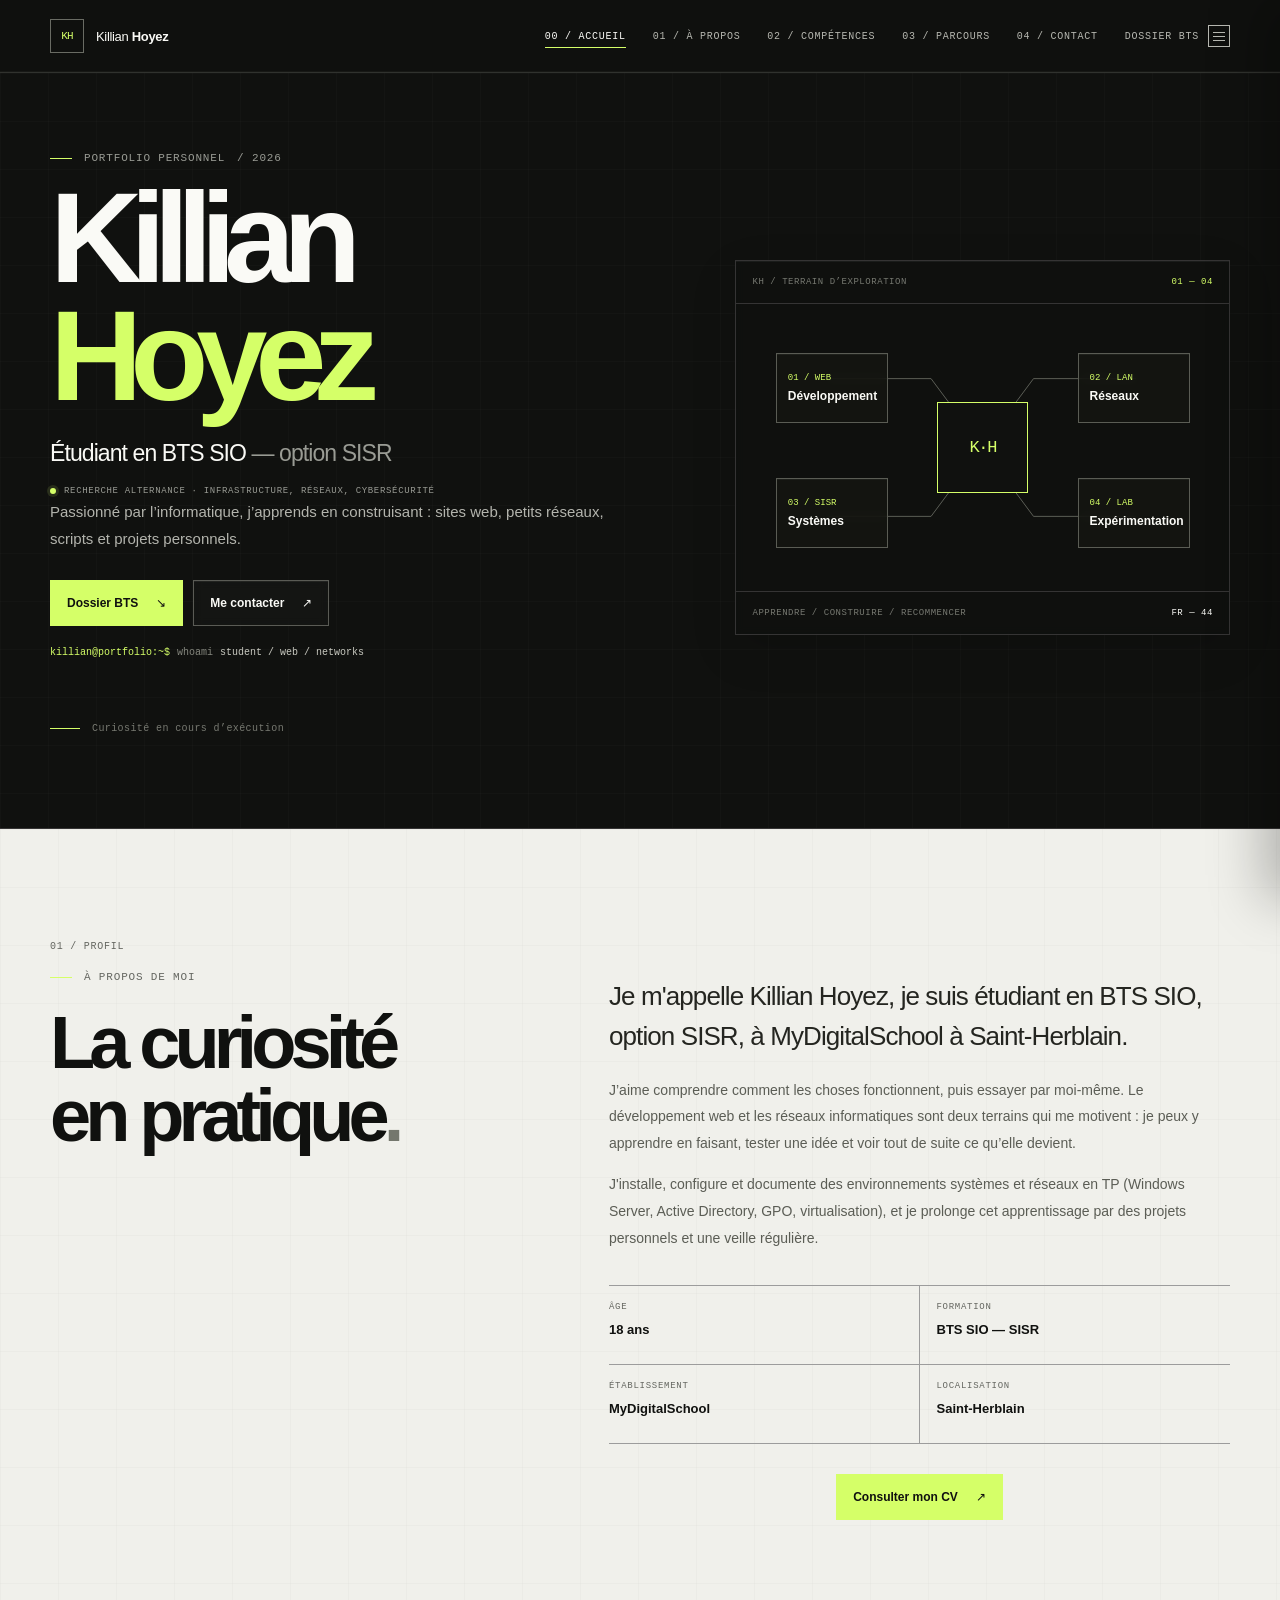
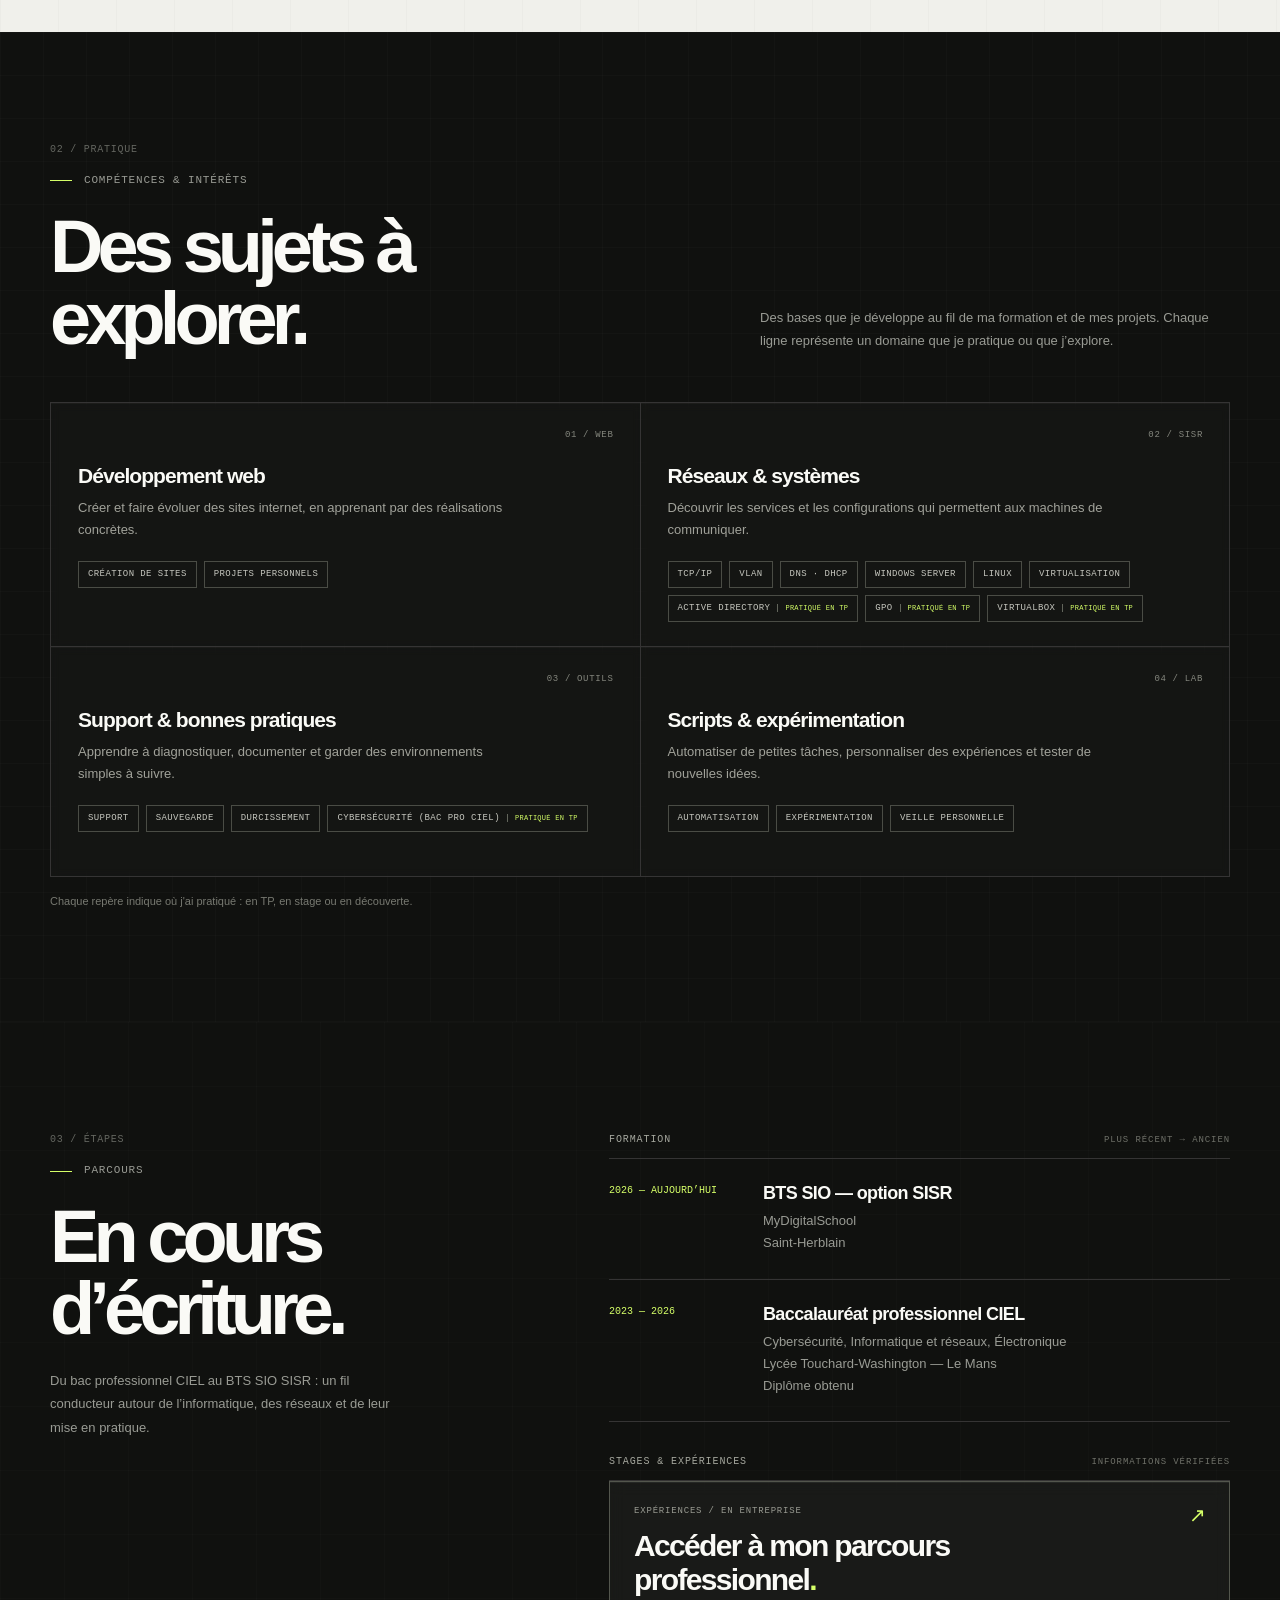
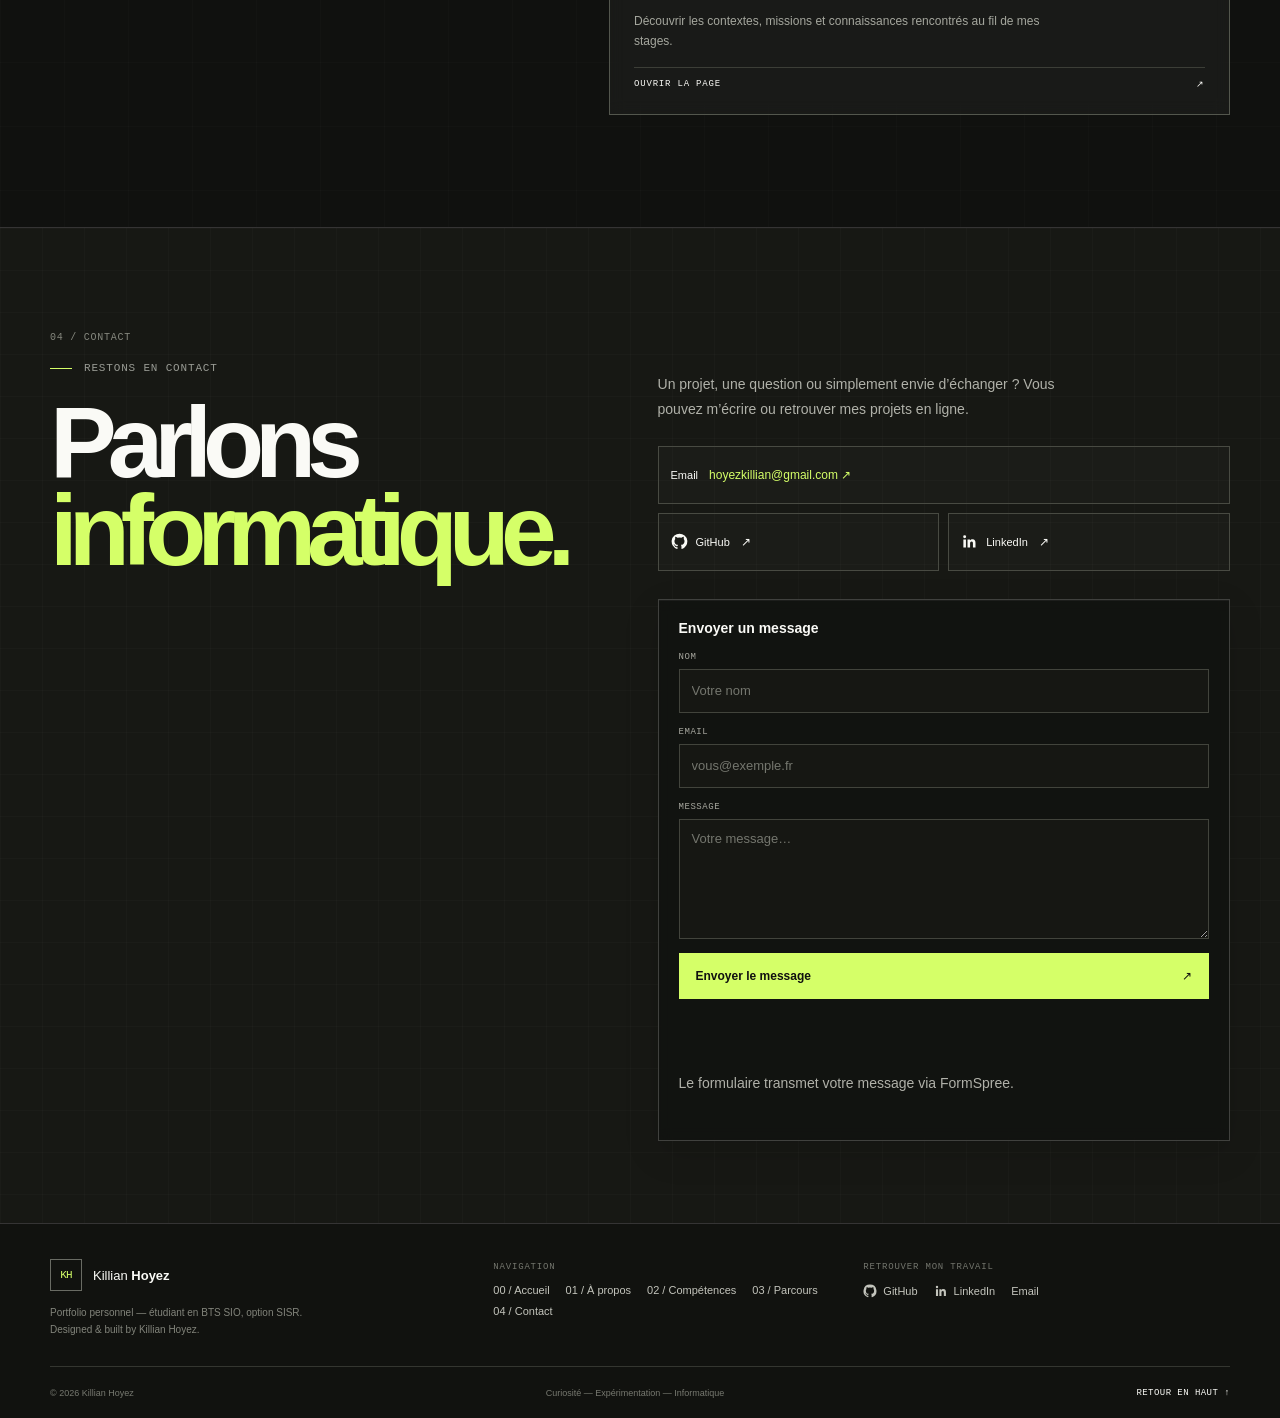
==== commit 1bb2f4dc: "quellque fixe" ====
--- a/index.html
+++ b/index.html
@@ -67,7 +67,7 @@
             <p class="availability"><span aria-hidden="true"></span>Recherche alternance · Infrastructure, réseaux, cybersécurité</p>
             <p class="hero-lede">Passionné par l’informatique, j’apprends en construisant : sites web, petits réseaux, scripts et projets personnels.</p>
             <div class="hero-actions">
-              <a class="button button-primary" href="projets/projets.html">Voir mes projets <span aria-hidden="true">↘</span></a>
+              <button class="button button-primary" id="hero-open-dossier" type="button" aria-controls="more-about-panel">Dossier BTS <span aria-hidden="true">↘</span></button>
               <a class="button button-quiet" href="#contact">Me contacter <span aria-hidden="true">↗</span></a>
             </div>
             <p class="terminal-note"><strong>killian@portfolio:~$</strong><span>whoami</span><span>student / web / networks</span></p>
--- a/index.css
+++ b/index.css
@@ -75,7 +75,7 @@
       .availability > span { width: 6px; height: 6px; border-radius: 50%; background: var(--accent); box-shadow: 0 0 0 3px rgb(213 255 104 / 12%); }
       .hero-lede { max-width: 555px; margin: 0; color: #b3b4ad; font-size: 15px; line-height: 1.8; }
       .hero-actions { display: flex; flex-wrap: wrap; gap: 10px; margin-top: 28px; }
-      .button { display: inline-flex; min-height: 46px; align-items: center; justify-content: center; gap: 18px; padding: 0 16px; border: 1px solid #5a5b55; font-size: 12px; font-weight: 640; transition: color .18s ease, background .18s ease, border-color .18s ease, transform .18s ease; }
+      .button { display: inline-flex; min-height: 46px; align-items: center; justify-content: center; gap: 18px; padding: 0 16px; border: 1px solid #5a5b55; font-size: 12px; font-weight: 640; cursor: pointer; transition: color .18s ease, background .18s ease, border-color .18s ease, transform .18s ease; }
       .button:hover { transform: translateY(-2px); border-color: var(--accent); }
       .button-primary { border-color: transparent; background: var(--accent); color: var(--ink); }
       .button-primary:hover { background: #e4ff9c; }
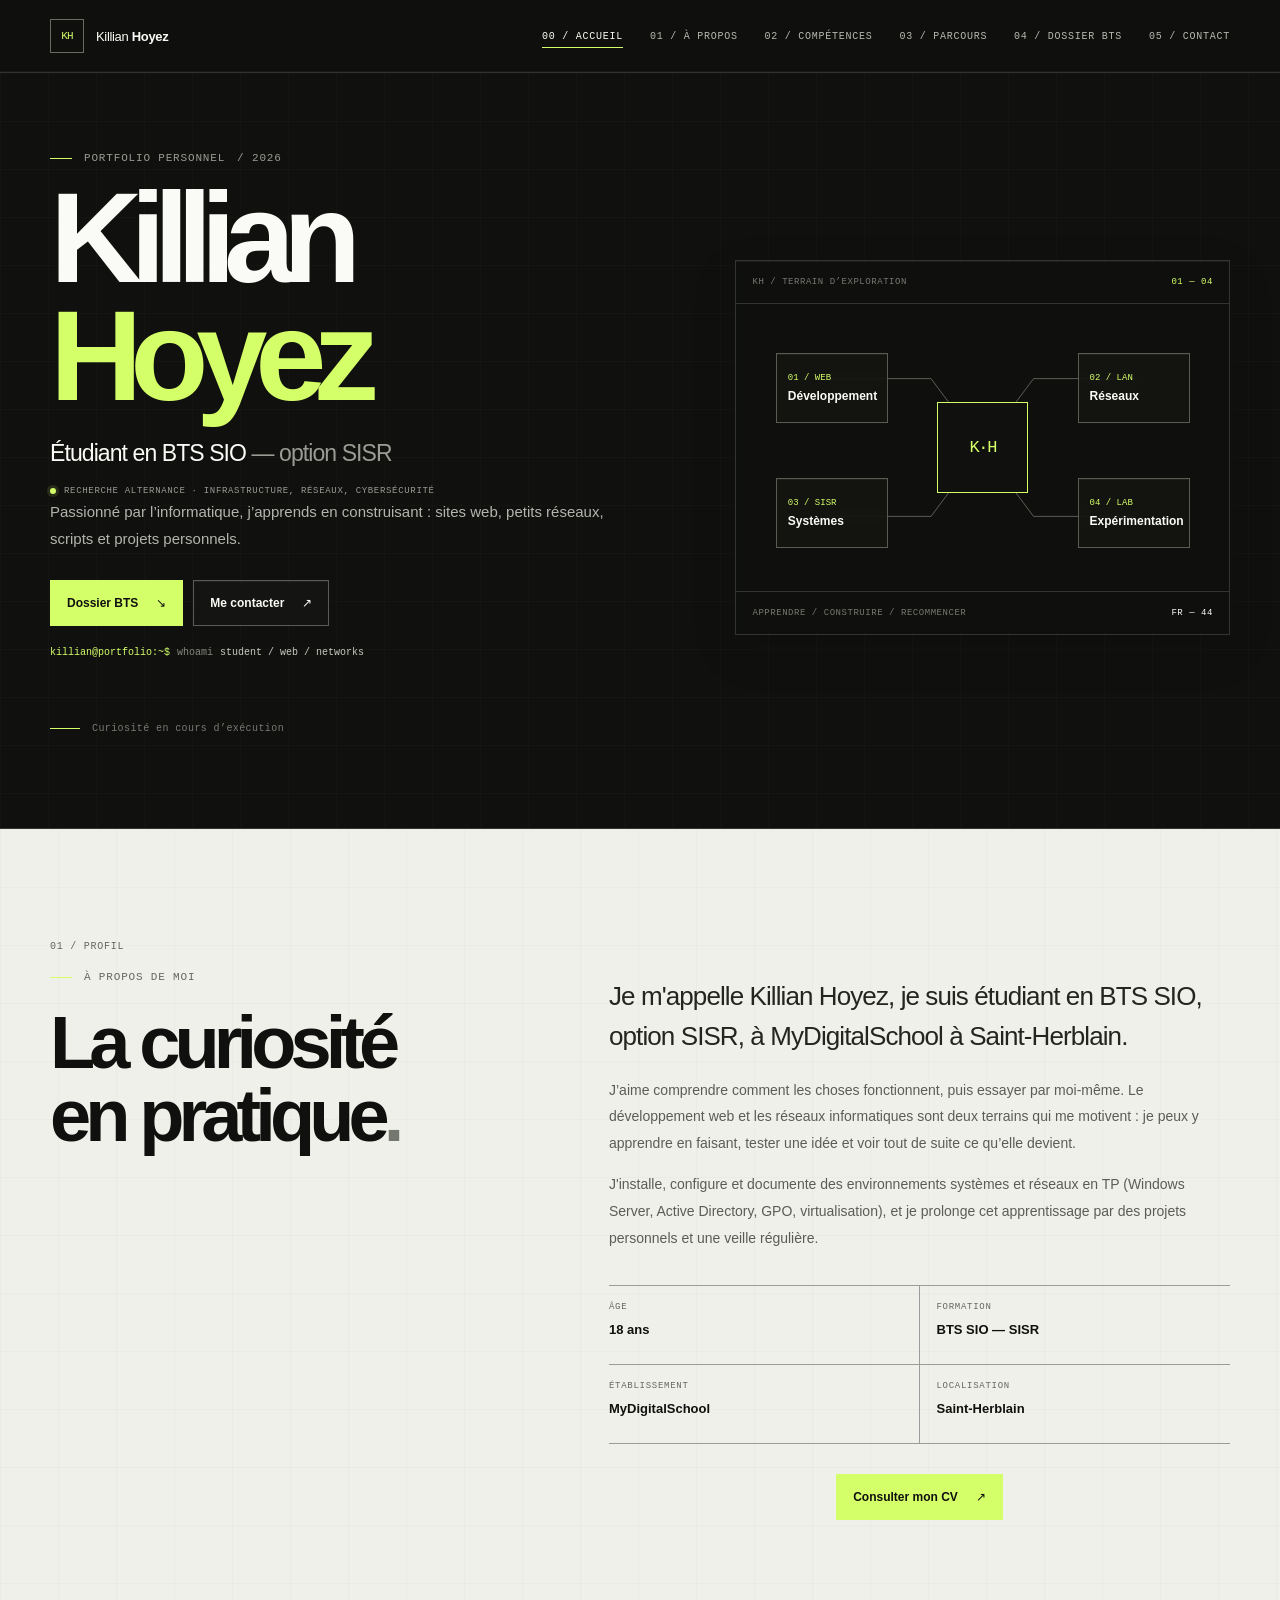
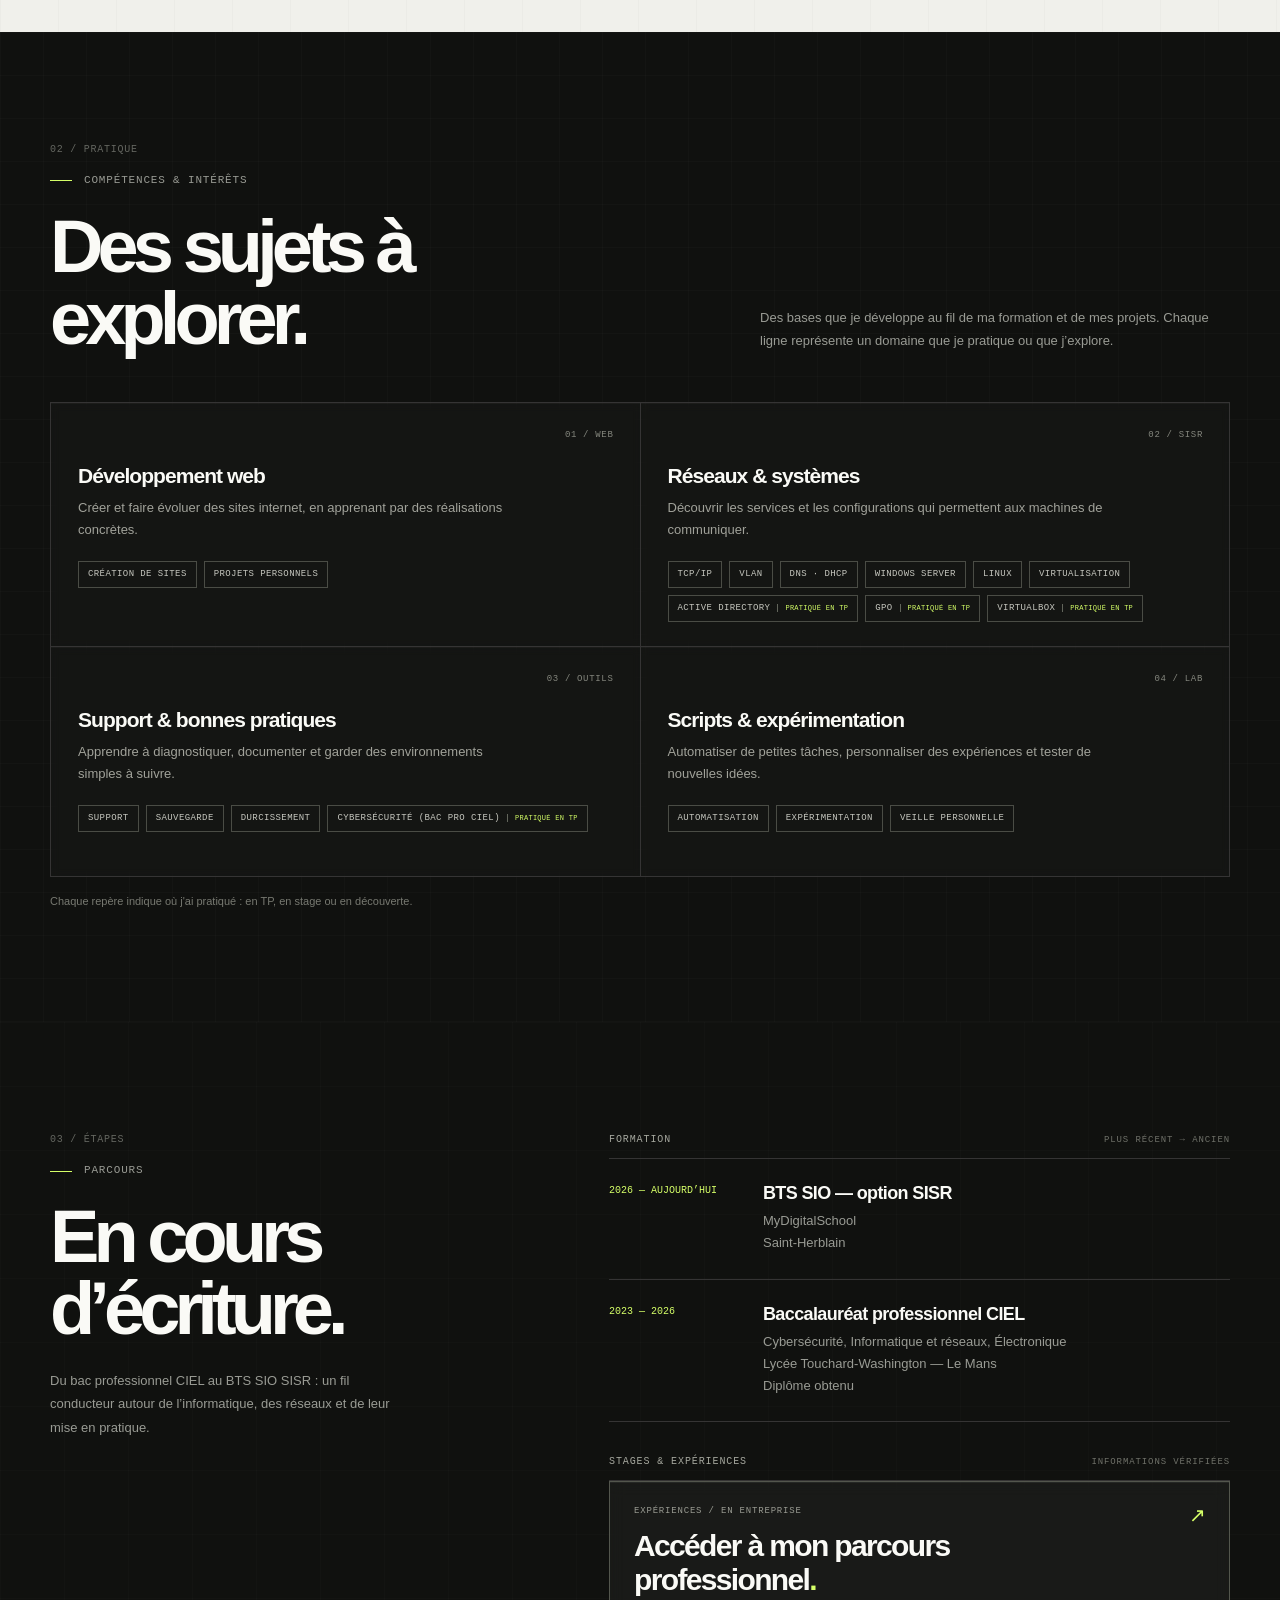
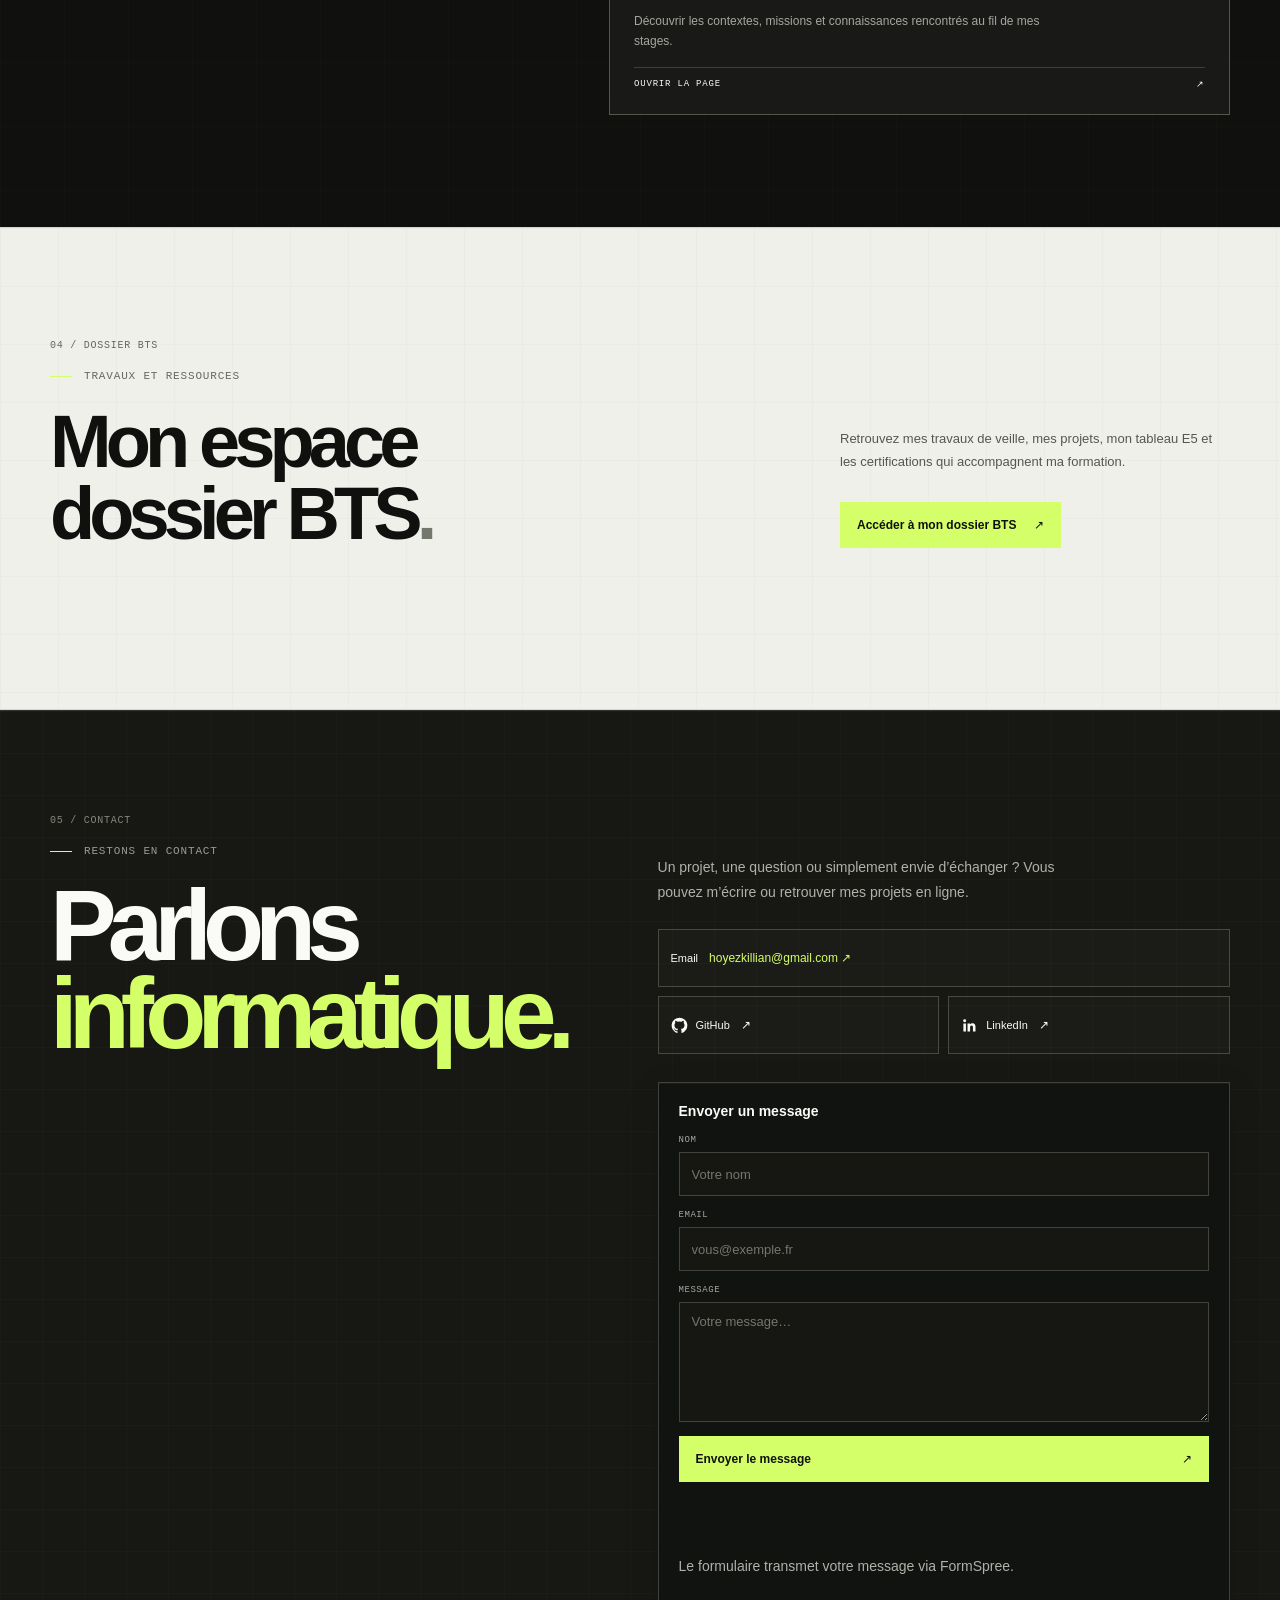
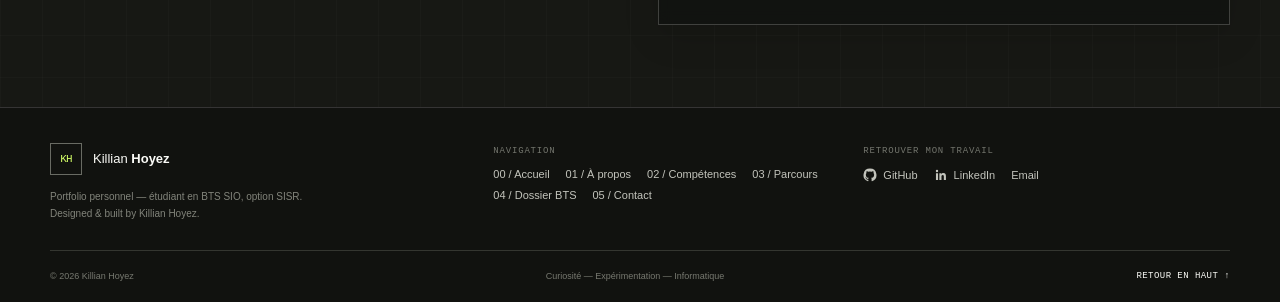
==== commit e336cd83: "grosse mise à jour sur toute la mise en page de dossier bts avec la création de sa propre section su" ====
--- a/index.html
+++ b/index.html
@@ -32,30 +32,11 @@
           <a class="nav-link" href="#apropos">01 / À propos</a>
           <a class="nav-link" href="#competences">02 / Compétences</a>
           <a class="nav-link" href="#parcours">03 / Parcours</a>
-          <a class="nav-link" href="#contact">04 / Contact</a>
-          <button class="more-about-toggle" type="button" aria-expanded="false" aria-controls="more-about-panel" aria-label="Ouvrir le panneau Dossier BTS">
-            <span>Dossier BTS</span>
-            <span class="sr-only">Ouvrir le panneau Dossier BTS</span>
-            <span class="more-about-icon" aria-hidden="true"><span></span><span></span><span></span></span>
-          </button>
+          <a class="nav-link dossier-link" href="#dossier-bts">04 / Dossier BTS</a>
+          <a class="nav-link" href="#contact">05 / Contact</a>
         </nav>
       </div>
     </header>
-
-    <div class="more-about-overlay" data-more-about-close></div>
-    <aside class="more-about-panel" id="more-about-panel" aria-labelledby="more-about-title" aria-hidden="true">
-      <div class="more-about-panel-header">
-        <p class="eyebrow">À découvrir</p>
-        <button class="more-about-close" type="button" aria-label="Fermer le panneau">×</button>
-      </div>
-      <h2 id="more-about-title">Dossier<br><span>BTS.</span></h2>
-      <nav class="more-about-links" aria-label="Pages complémentaires">
-        <a href="veille/veille.html"><span>01</span><strong>Veille</strong><span aria-hidden="true">↗</span></a>
-        <a href="projets/projets.html"><span>02</span><strong>Projets</strong><span aria-hidden="true">↗</span></a>
-        <a href="e5/e5.html"><span>03</span><strong>Tableau E5</strong><span aria-hidden="true">↗</span></a>
-        <a href="certifications/certifications.html"><span>04</span><strong>Certifications</strong><span aria-hidden="true">↗</span></a>
-      </nav>
-    </aside>
 
     <main id="contenu">
       <section class="hero tile-section tile-hero" id="accueil" aria-labelledby="hero-title" data-tile-field>
@@ -67,7 +48,7 @@
             <p class="availability"><span aria-hidden="true"></span>Recherche alternance · Infrastructure, réseaux, cybersécurité</p>
             <p class="hero-lede">Passionné par l’informatique, j’apprends en construisant : sites web, petits réseaux, scripts et projets personnels.</p>
             <div class="hero-actions">
-              <button class="button button-primary" id="hero-open-dossier" type="button" aria-controls="more-about-panel">Dossier BTS <span aria-hidden="true">↘</span></button>
+              <a class="button button-primary dossier-link" href="#dossier-bts">Dossier BTS <span aria-hidden="true">↘</span></a>
               <a class="button button-quiet" href="#contact">Me contacter <span aria-hidden="true">↗</span></a>
             </div>
             <p class="terminal-note"><strong>killian@portfolio:~$</strong><span>whoami</span><span>student / web / networks</span></p>
@@ -176,9 +157,18 @@
         </div>
       </section>
 
+      <section class="section section-light tile-section tile-about dossier-section" id="dossier-bts" aria-labelledby="dossier-title" data-tile-field>
+        <div class="wrap">
+          <div class="section-heading" data-reveal="slide">
+            <div><span class="section-number">04 / DOSSIER BTS</span><p class="eyebrow">Travaux et ressources</p><h2 id="dossier-title">Mon espace<br>dossier BTS<span>.</span></h2></div>
+            <div class="dossier-intro"><p class="section-note">Retrouvez mes travaux de veille, mes projets, mon tableau E5 et les certifications qui accompagnent ma formation.</p><a class="button button-primary" href="dossier-bts/dossier-bts.html">Accéder à mon dossier BTS <span aria-hidden="true">↗</span></a></div>
+          </div>
+        </div>
+      </section>
+
       <section class="contact-section tile-section tile-contact" id="contact" aria-labelledby="contact-title" data-tile-field>
         <div class="wrap contact-grid">
-          <div data-reveal><span class="section-number">04 / CONTACT</span><p class="eyebrow">Restons en contact</p><h2 id="contact-title">Parlons<br><span>informatique.</span></h2></div>
+          <div data-reveal><span class="section-number">05 / CONTACT</span><p class="eyebrow">Restons en contact</p><h2 id="contact-title">Parlons<br><span>informatique.</span></h2></div>
           <div class="contact-aside" data-reveal>
             <p>Un projet, une question ou simplement envie d’échanger ? Vous pouvez m’écrire ou retrouver mes projets en ligne.</p>
             <div class="contact-links">
@@ -229,7 +219,7 @@
           <a class="footer-brand" href="#accueil"><span class="brand-mark" aria-hidden="true">KH</span><span>Killian <strong>Hoyez</strong></span></a>
           <p class="footer-credit">Portfolio personnel — étudiant en BTS SIO, option SISR.<br>Designed & built by Killian Hoyez.</p>
         </div>
-        <div><p class="footer-label">Navigation</p><nav class="footer-nav" aria-label="Navigation de pied de page"><a href="#accueil">00 / Accueil</a><a href="#apropos">01 / À propos</a><a href="#competences">02 / Compétences</a><a href="#parcours">03 / Parcours</a><a href="#contact">04 / Contact</a></nav></div>
+        <div><p class="footer-label">Navigation</p><nav class="footer-nav" aria-label="Navigation de pied de page"><a href="#accueil">00 / Accueil</a><a href="#apropos">01 / À propos</a><a href="#competences">02 / Compétences</a><a href="#parcours">03 / Parcours</a><a class="dossier-link" href="#dossier-bts">04 / Dossier BTS</a><a href="#contact">05 / Contact</a></nav></div>
         <div><p class="footer-label">Retrouver mon travail</p><div class="footer-socials">
           <a href="https://github.com/hoyezkillian" target="_blank" rel="noopener noreferrer"><svg viewBox="0 0 24 24" aria-hidden="true"><path d="M12 .9a11.1 11.1 0 0 0-3.51 21.63c.55.1.76-.24.76-.53v-2.04c-3.1.67-3.76-1.32-3.76-1.32-.5-1.28-1.23-1.62-1.23-1.62-1.01-.69.08-.68.08-.68 1.11.08 1.7 1.14 1.7 1.14.99 1.7 2.59 1.2 3.22.92.1-.71.39-1.2.7-1.48-2.48-.28-5.09-1.24-5.09-5.53 0-1.22.44-2.22 1.15-3-.12-.28-.5-1.42.11-2.96 0 0 .94-.3 3.06 1.15a10.66 10.66 0 0 1 5.57 0c2.12-1.45 3.06-1.15 3.06-1.15.61 1.54.23 2.68.11 2.96.72.78 1.15 1.78 1.15 3 0 4.3-2.61 5.25-5.1 5.53.4.35.75 1.03.75 2.08V22c0 .29.2.63.76.52A11.1 11.1 0 0 0 12 .9Z"/></svg>GitHub</a>
           <a href="https://www.linkedin.com/in/killian-hoyez" target="_blank" rel="noopener noreferrer"><svg viewBox="0 0 24 24" aria-hidden="true"><path d="M5.16 3.18a2.08 2.08 0 1 1-.02 4.16 2.08 2.08 0 0 1 .02-4.16ZM3.36 9h3.6v11.62h-3.6V9Zm5.84 0h3.45v1.59h.05c.48-.9 1.66-1.84 3.42-1.84 3.66 0 4.34 2.4 4.34 5.53v6.34h-3.6v-5.62c0-1.34-.02-3.06-1.87-3.06-1.87 0-2.16 1.46-2.16 2.96v5.72H9.2V9Z"/></svg>LinkedIn</a>
--- a/index.css
+++ b/index.css
@@ -41,28 +41,6 @@
       .nav-link::after { position: absolute; right: 0; bottom: 2px; left: 0; height: 1px; transform: scaleX(0); transform-origin: left; background: var(--accent); content: ""; transition: transform .18s ease; }
       .nav-link:hover::after, .nav-link:focus-visible::after, .nav-link[aria-current="location"]::after { transform: scaleX(1); }
       .nav-toggle { display: none; }
-      .more-about-toggle { display: inline-flex; align-items: center; gap: 9px; padding: 8px 0; border: 0; background: transparent; color: #b7b8b1; font: 10px var(--mono); letter-spacing: .075em; text-transform: uppercase; cursor: pointer; transition: color .18s ease; }
-      .more-about-toggle:hover, .more-about-toggle:focus-visible, .more-about-toggle[aria-expanded="true"] { color: var(--white); }
-      .more-about-icon { display: grid; width: 22px; height: 22px; align-content: center; gap: 3px; padding: 4px; border: 1px solid currentColor; }
-      .more-about-icon span { display: block; height: 1px; background: currentColor; }
-      .more-about-overlay { position: fixed; z-index: 39; inset: 0; background: rgb(0 0 0 / 55%); opacity: 0; pointer-events: none; transition: opacity .28s ease; }
-      .more-about-panel { position: fixed; z-index: 40; top: 0; right: 0; display: flex; width: min(430px, 92vw); height: 100dvh; flex-direction: column; padding: 30px clamp(24px, 5vw, 52px); background: var(--ink); box-shadow: -18px 0 50px rgb(0 0 0 / 25%); transform: translateX(100%); transition: transform .32s cubic-bezier(.2,.75,.2,1); }
-      .more-about-panel.is-open { transform: translateX(0); }
-      .more-about-overlay.is-open { opacity: 1; pointer-events: auto; }
-      .more-about-panel-header { display: flex; align-items: flex-start; justify-content: space-between; }
-      .more-about-panel .eyebrow { margin: 0; }
-      .more-about-close { width: 34px; height: 34px; border: 1px solid #5a5b55; background: transparent; color: var(--white); font-size: 25px; line-height: 1; cursor: pointer; }
-      .more-about-close:hover { border-color: var(--accent); color: var(--accent); }
-      .more-about-panel h2 { margin: 100px 0 58px; font-size: clamp(48px, 7vw, 76px); letter-spacing: -.09em; line-height: .86; }
-      .more-about-panel h2 span { color: var(--accent); }
-      .more-about-links { display: flex; flex-direction: column; }
-      .more-about-links a { display: grid; grid-template-columns: 34px 1fr auto; align-items: center; gap: 14px; padding: 20px 0; border-top: 1px solid #353630; transition: color .18s ease, padding .18s ease; }
-      .more-about-links a:last-child { border-bottom: 1px solid #353630; }
-      .more-about-links a:hover { padding-left: 7px; color: var(--accent); }
-      .more-about-links a span:first-child { color: var(--muted); font: 10px var(--mono); }
-      .more-about-links strong { font-size: 18px; font-weight: 530; letter-spacing: -.035em; }
-      .more-about-links a span:last-child { font-size: 18px; }
-
       .hero { position: relative; overflow: hidden; border-bottom: 1px solid var(--line); }
       .hero::before { position: absolute; inset: 0; background-image: linear-gradient(rgb(255 255 255 / 1.8%) 1px, transparent 1px), linear-gradient(90deg, rgb(255 255 255 / 1.8%) 1px, transparent 1px); background-size: 48px 48px; content: ""; pointer-events: none; }
       .hero-inner { position: relative; display: grid; min-height: min(710px, calc(100svh - 72px)); grid-template-columns: 1.12fr .88fr; align-items: center; gap: 56px; padding-block: 78px 84px; }
@@ -162,6 +140,11 @@
       .timeline-item p { margin: 0; color: var(--muted); font-size: 13px; line-height: 1.7; }
 
       .contact-section { padding-block: 104px 75px; border-top: 1px solid var(--line); background: #171814; }
+      .dossier-section { border-block: 1px solid #d5d5ce; }
+      .dossier-section .section-number { color: var(--muted-dark); }
+      .dossier-section .section-note { color: #55574f; }
+      .dossier-intro { display: grid; max-width: 390px; gap: 25px; margin-bottom: 3px; }
+      .dossier-intro .button { justify-self: start; }
       .contact-grid { display: grid; grid-template-columns: 1.1fr .9fr; align-items: end; gap: 80px; }
       .contact-section h2 { max-width: 650px; margin: 0; font-size: clamp(50px, 8vw, 100px); font-weight: 620; letter-spacing: -.09em; line-height: .88; }
       .contact-section h2 span { color: var(--accent); }
@@ -197,8 +180,6 @@
         .nav-link { padding: 14px 1px; border-bottom: 1px solid #292a26; font-size: 11px; }
         .nav-link:last-child { border-bottom: 0; }
         .nav-link::after { display: none; }
-        .more-about-toggle { justify-content: space-between; padding: 14px 1px; border-top: 1px solid #292a26; font-size: 11px; }
-        .more-about-icon { width: 24px; height: 24px; }
         .hero-inner { gap: 37px; padding-block: 67px 55px; }
         .hero h1 { font-size: clamp(65px, 15.7vw, 94px); }
         .eyebrow { margin-bottom: 17px; font-size: 9px; }
@@ -219,6 +200,8 @@
         .section-heading { align-items: flex-start; flex-direction: column; gap: 17px; margin-bottom: 31px; }
         .section h2 { font-size: clamp(43px, 11vw, 61px); }
         .section-note { font-size: 12px; }
+        .dossier-intro { max-width: none; margin-top: 5px; }
+        .dossier-intro .button { width: 100%; }
         .about-grid, .journey-grid { grid-template-columns: 1fr; gap: 5px; }
         .about-copy { padding-top: 19px; }
         .about-lede { font-size: 20px; }
@@ -261,10 +244,6 @@
       @media (prefers-reduced-motion: reduce) {
         *, *::before, *::after { scroll-behavior: auto !important; animation-duration: .01ms !important; animation-iteration-count: 1 !important; transition-duration: .01ms !important; }
       }
-      @media (max-width: 680px) {
-        .more-about-panel { width: min(100%, 390px); padding-top: 22px; }
-        .more-about-panel h2 { margin-top: 75px; }
-      }
       @media (prefers-reduced-motion: no-preference) {
         .motion-ready [data-reveal] { opacity: 0; transform: translateY(15px); transition: opacity .55s ease, transform .55s ease; }
         .motion-ready [data-reveal].is-visible { opacity: 1; transform: translateY(0); }
